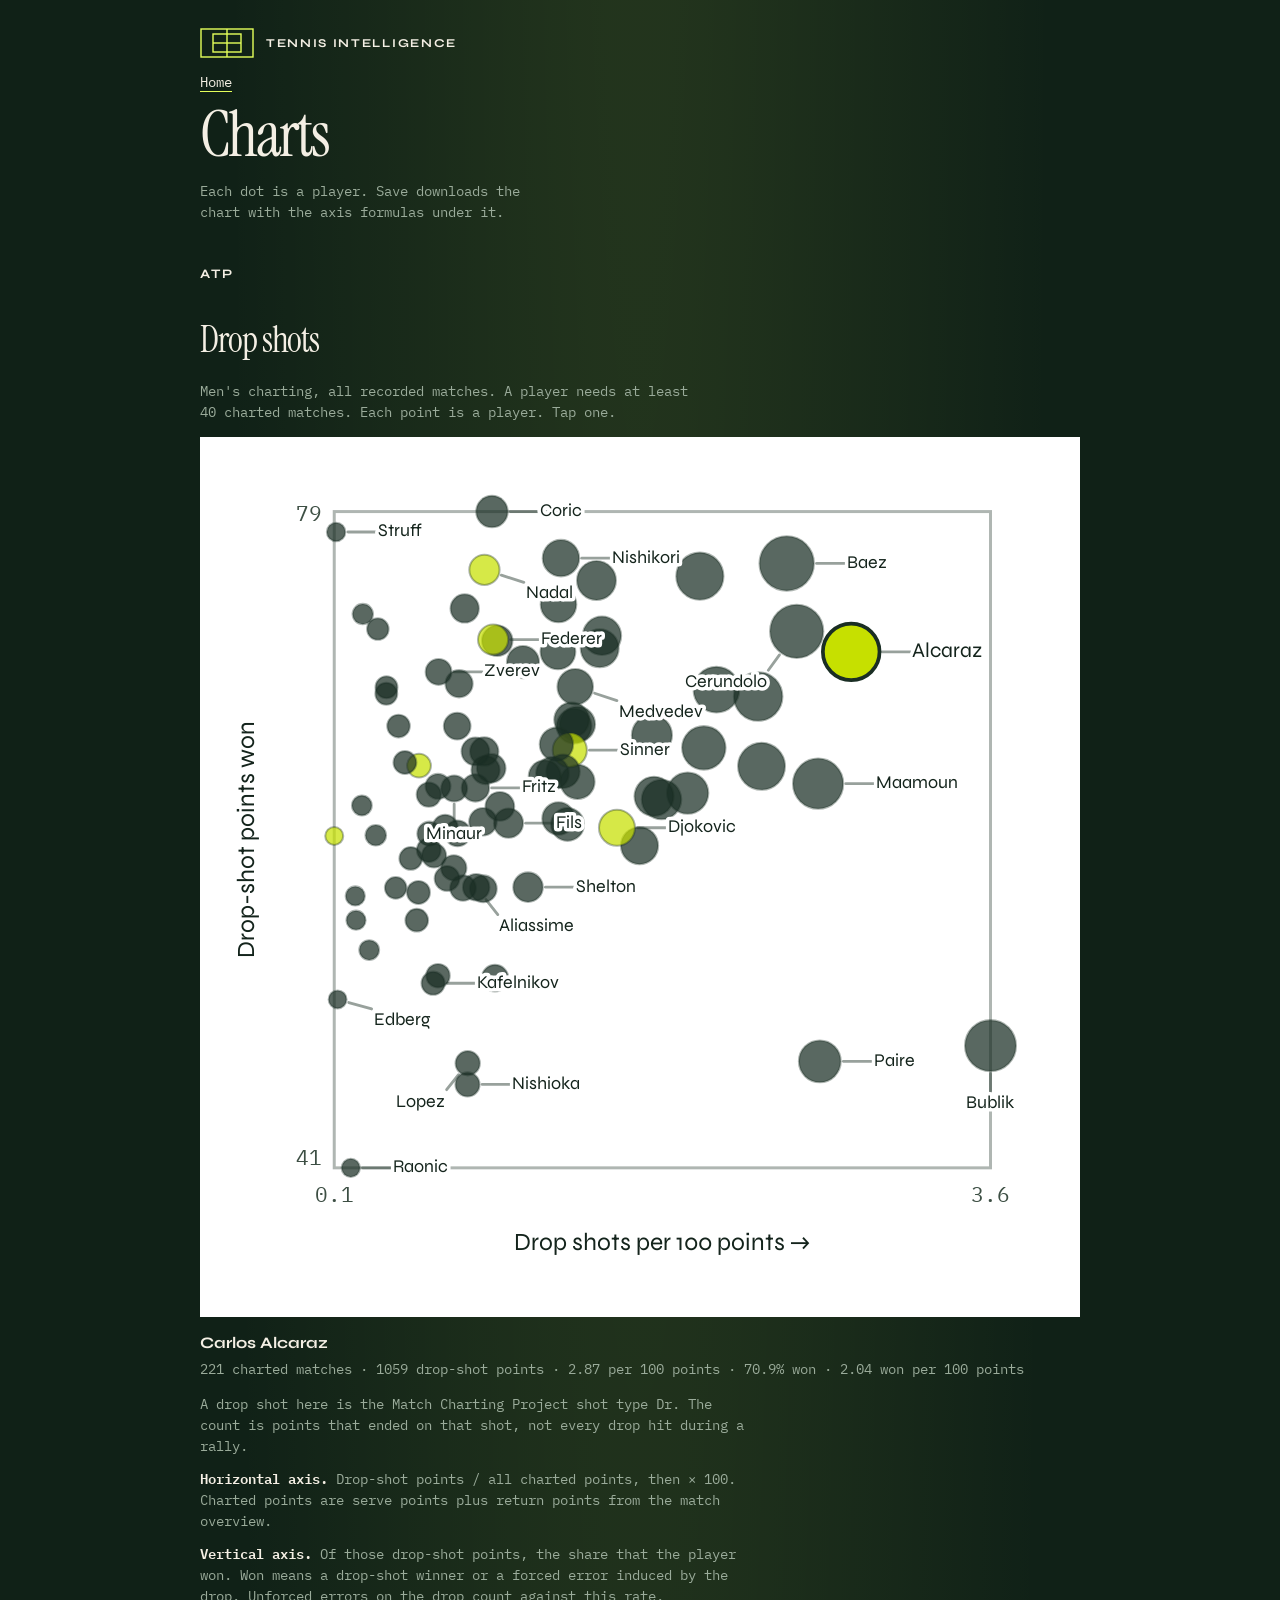
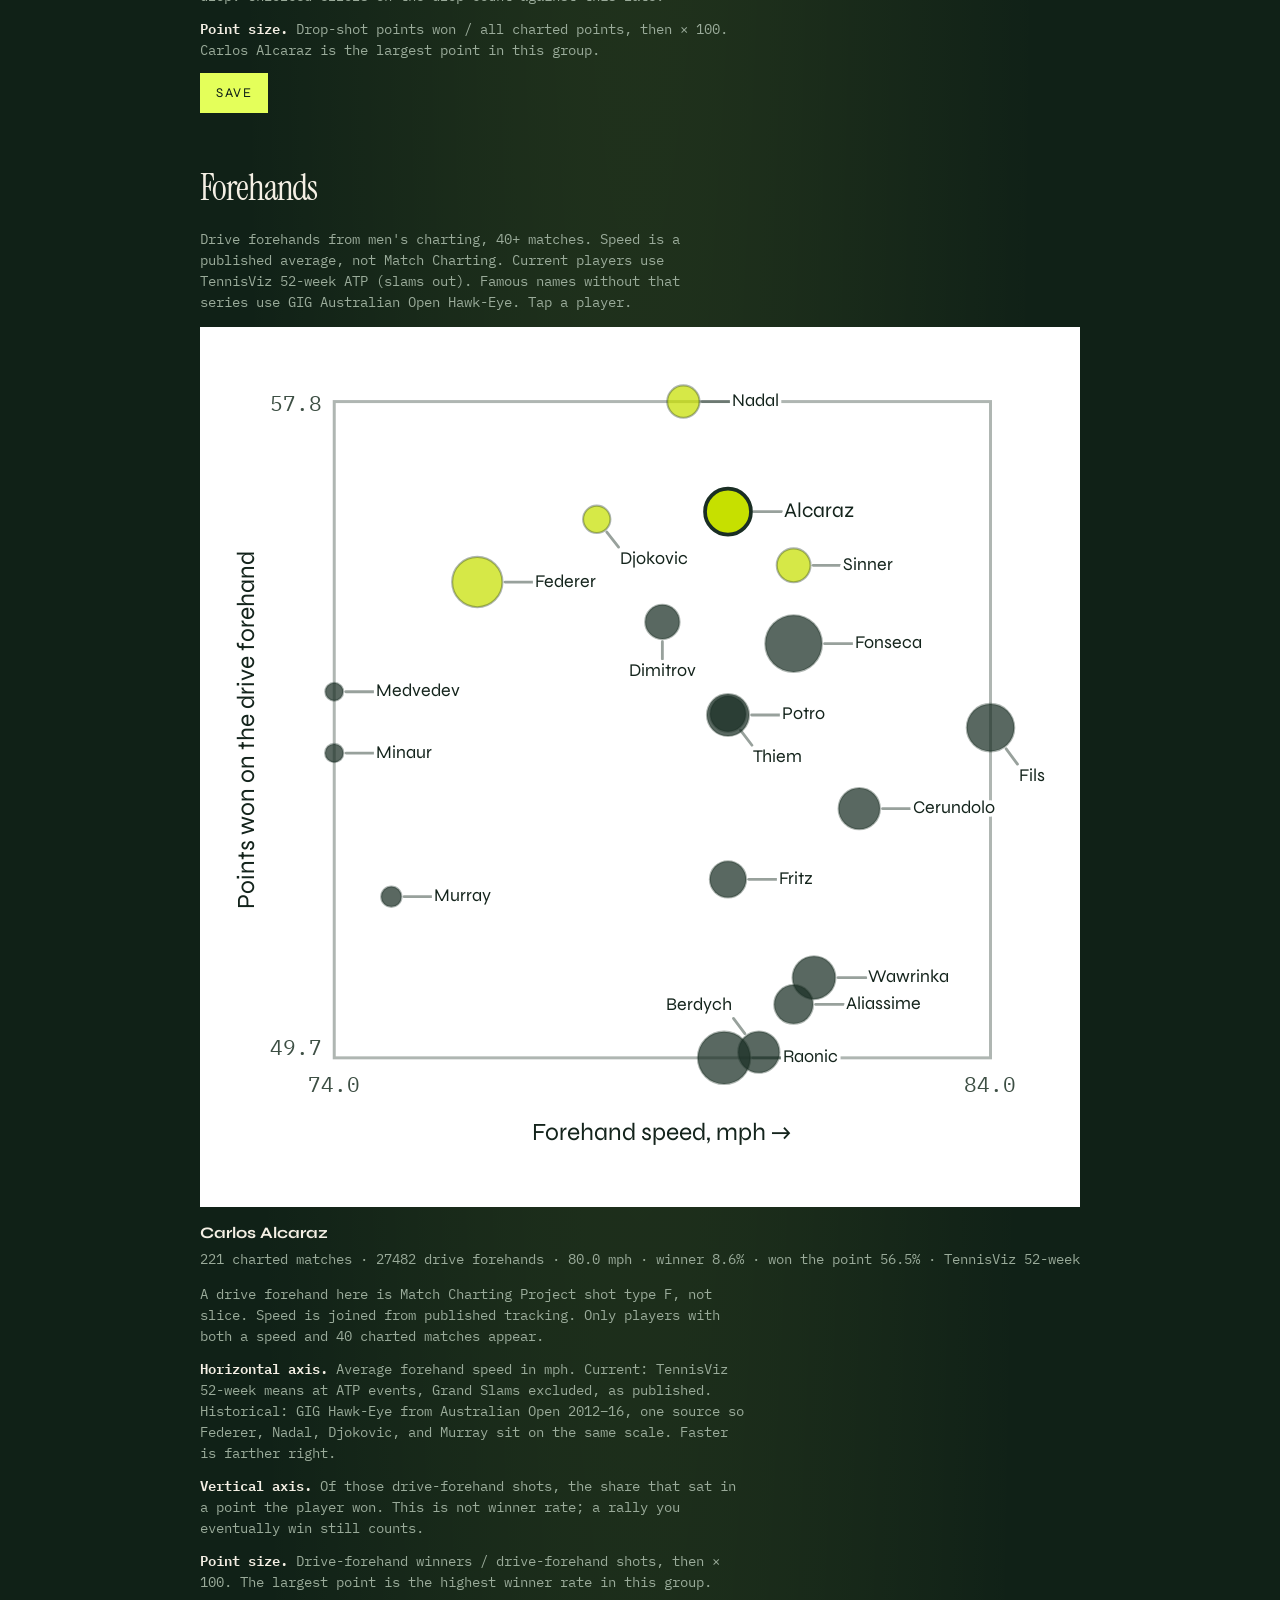
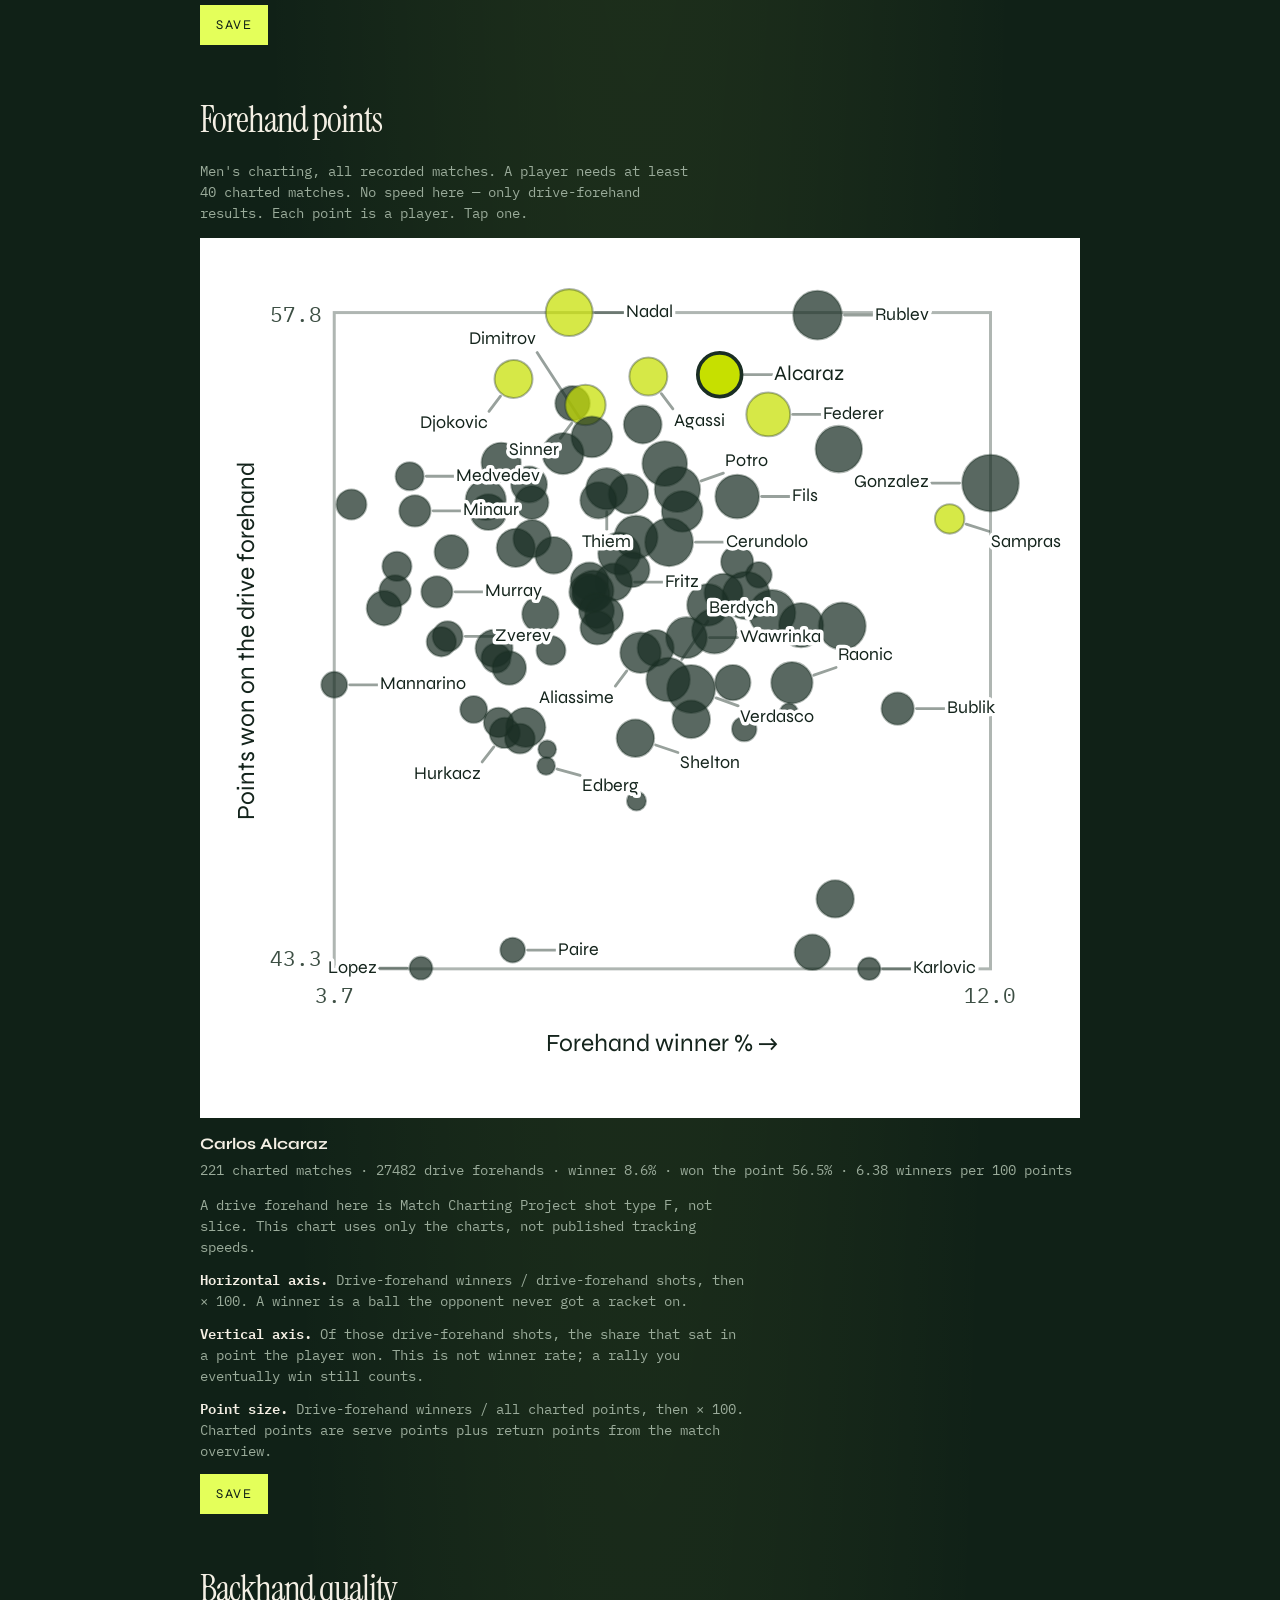
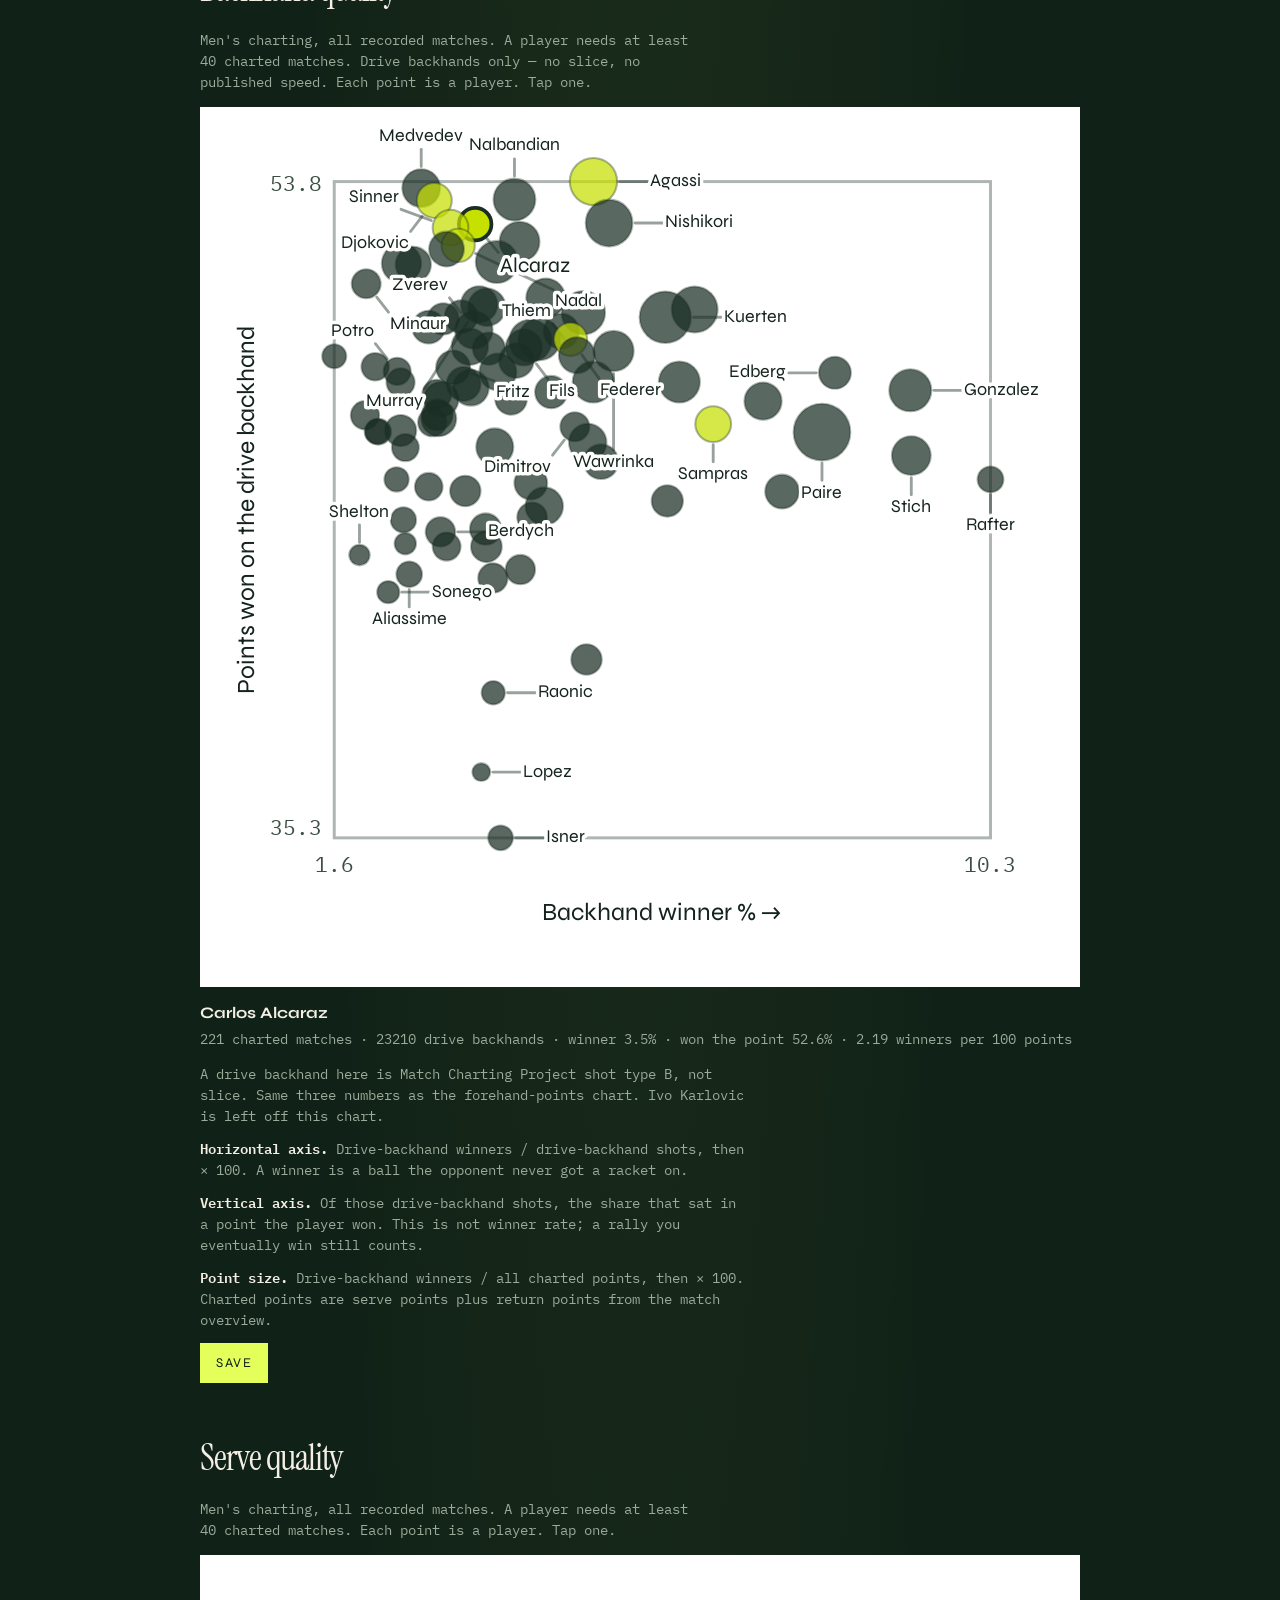
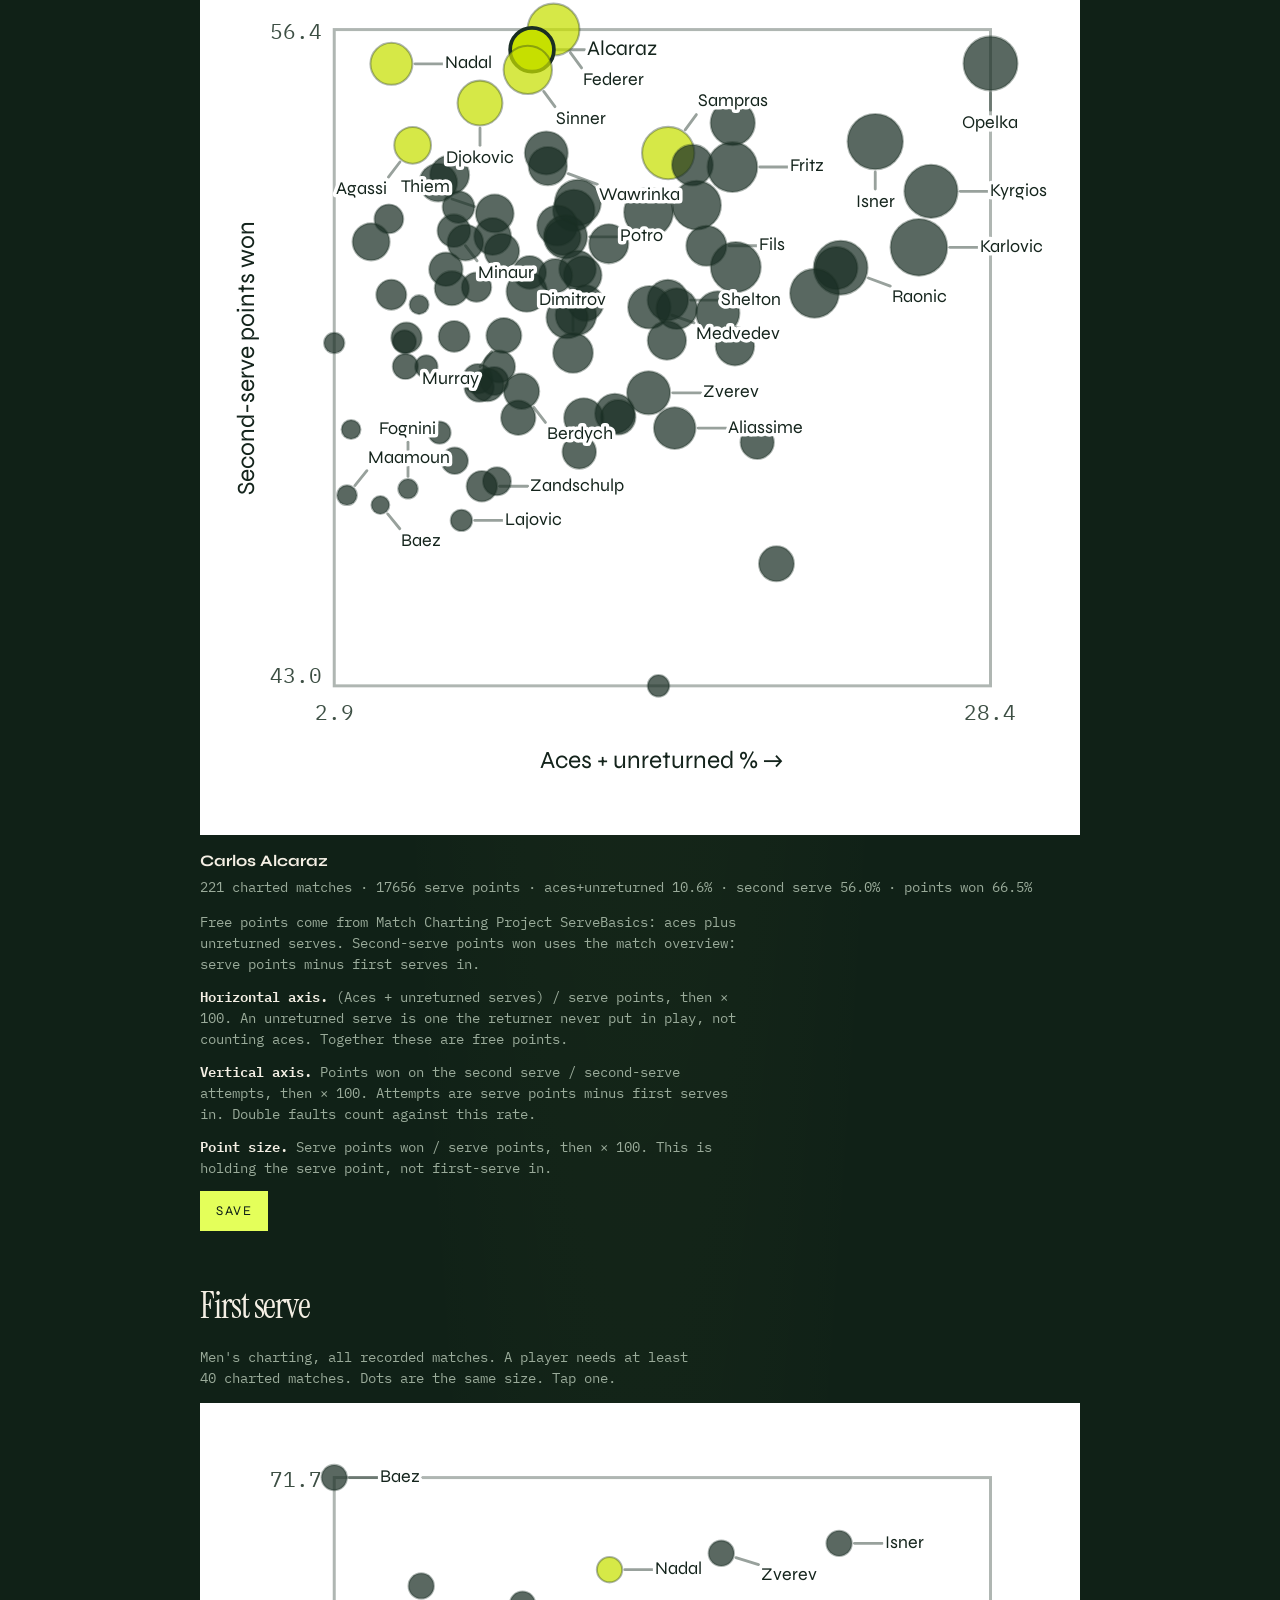
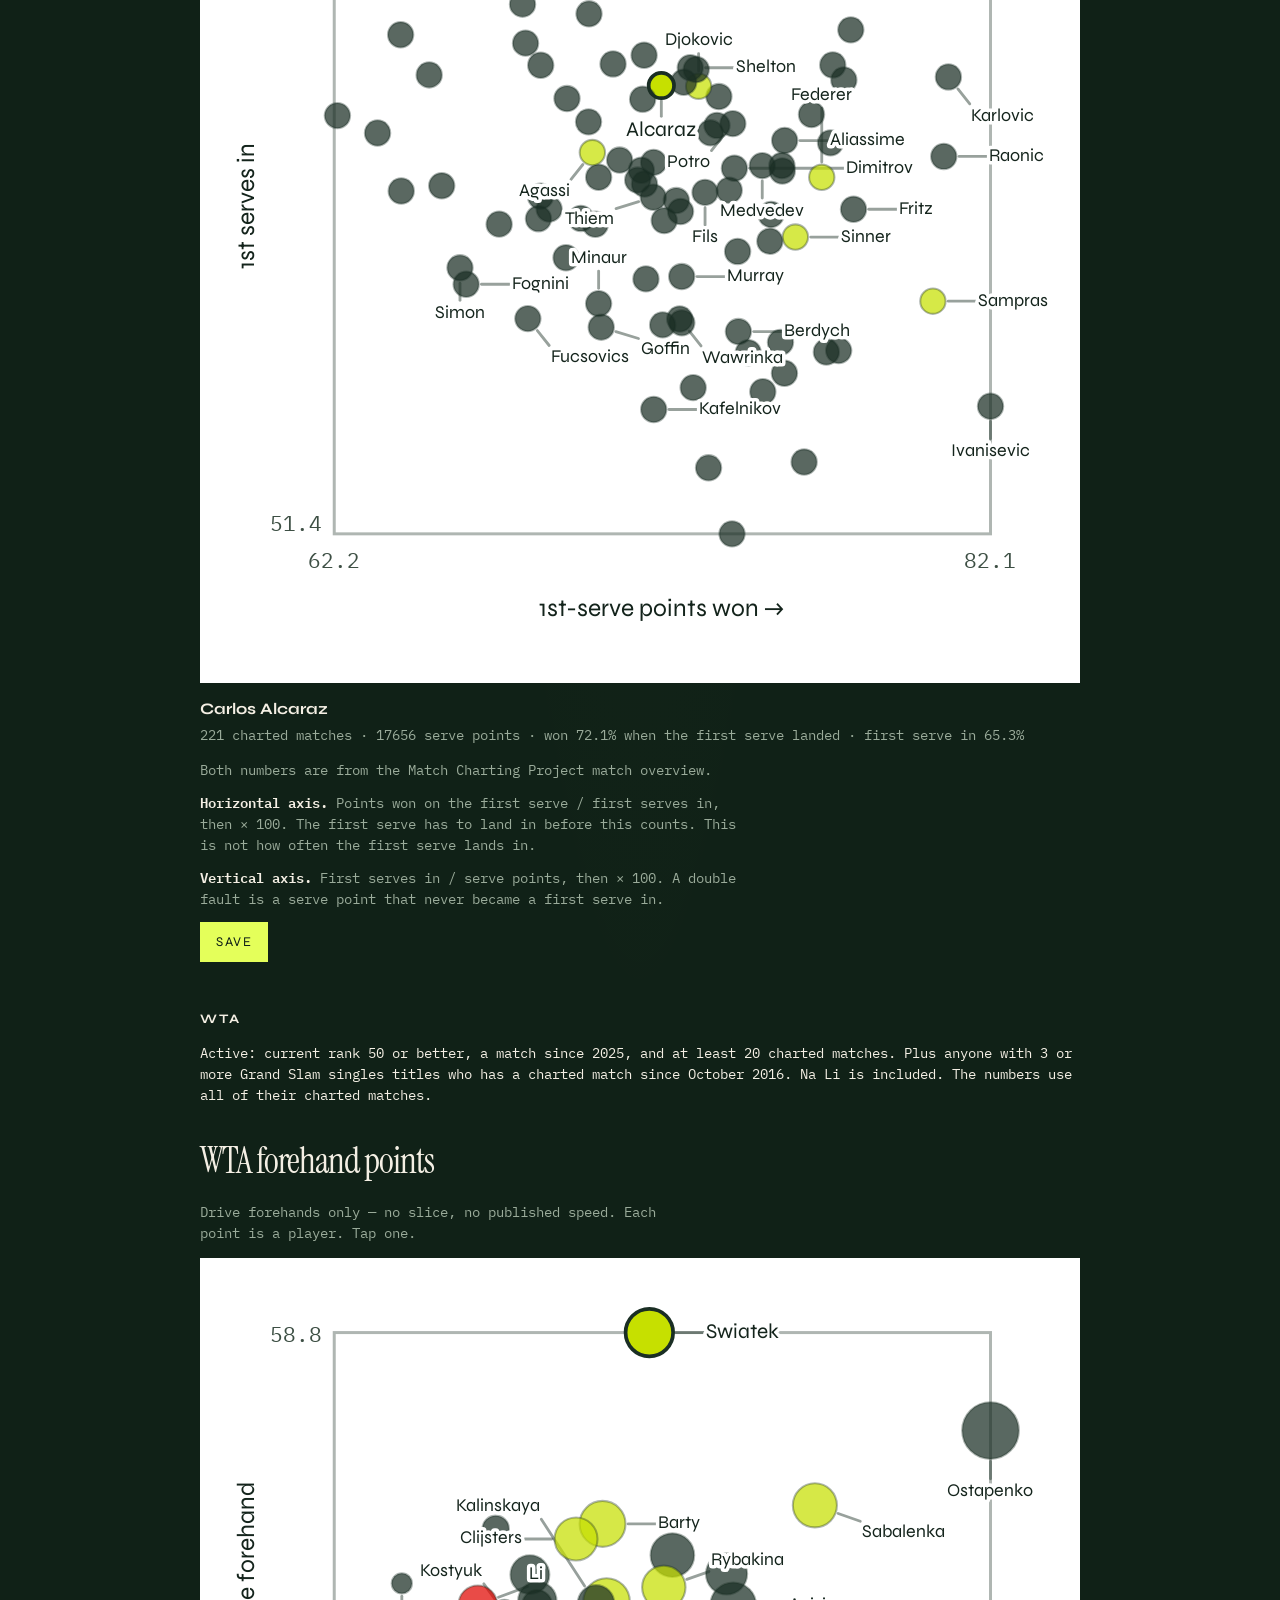
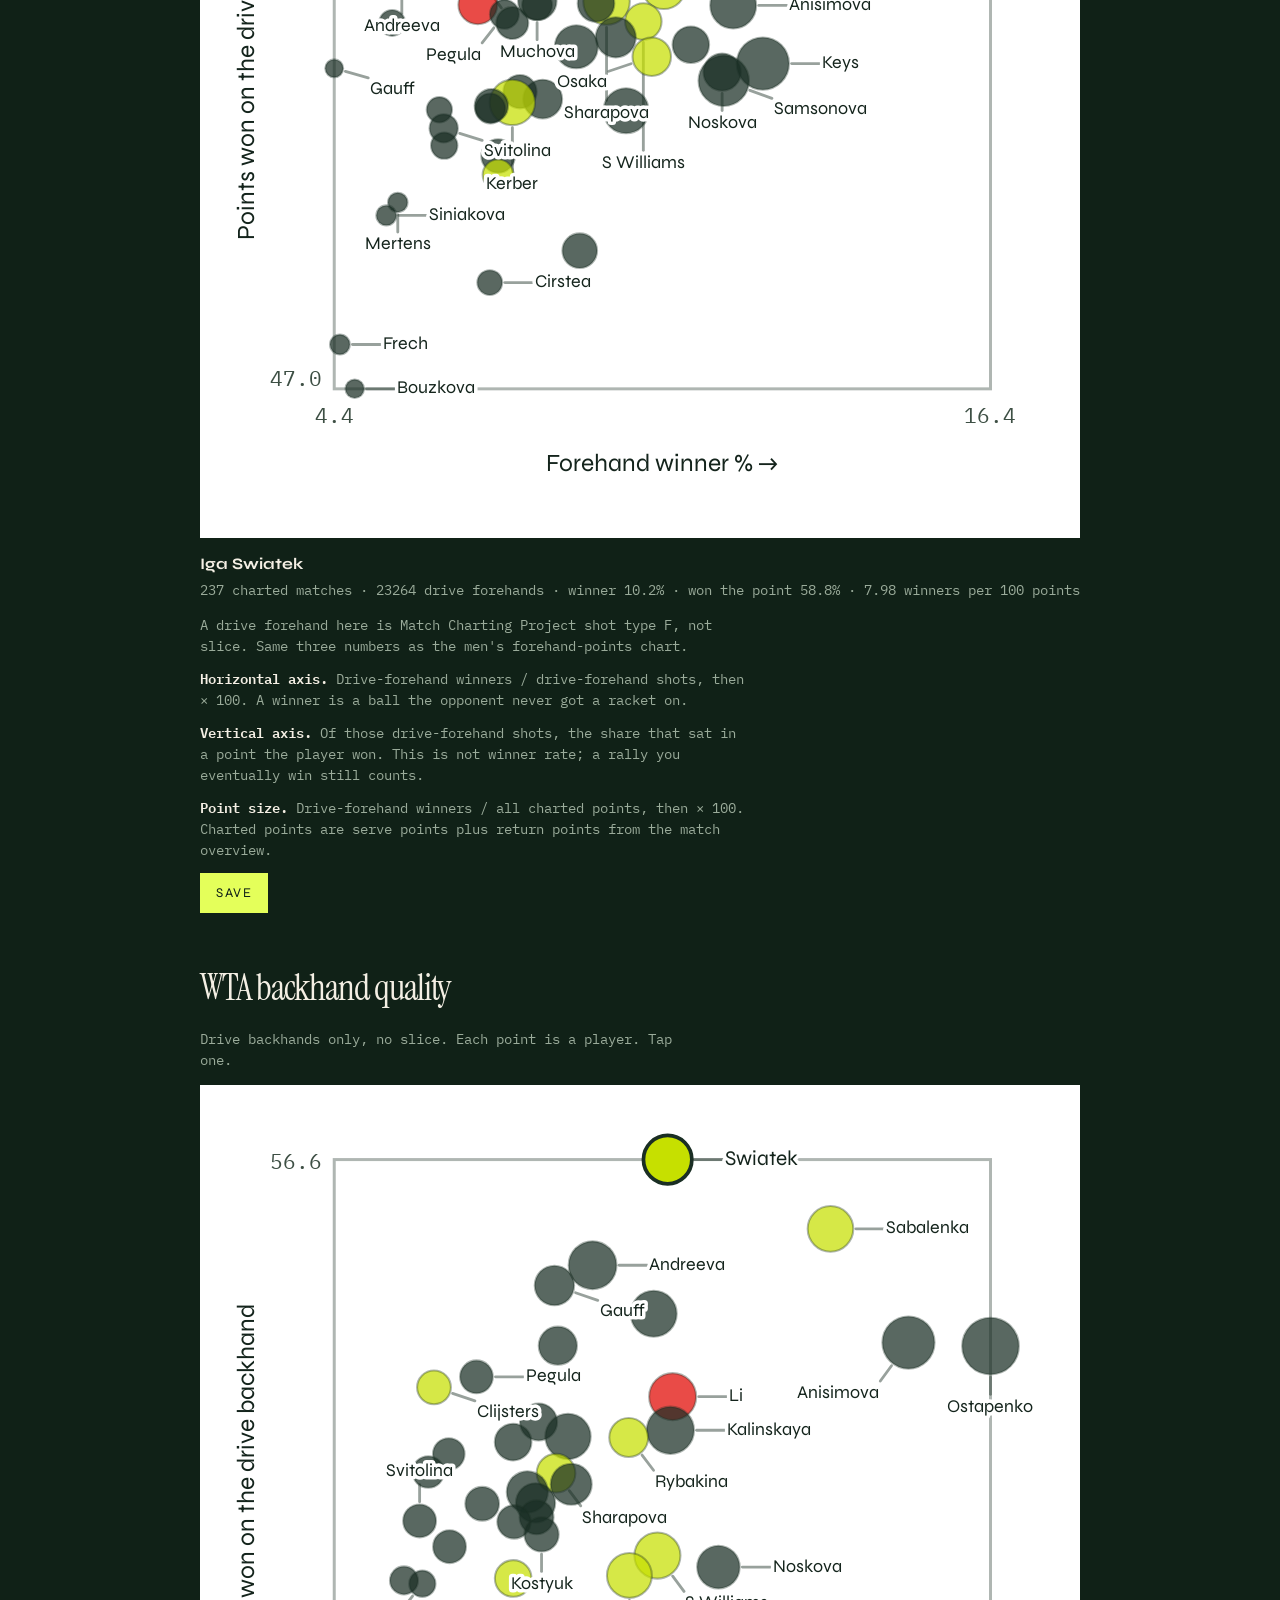
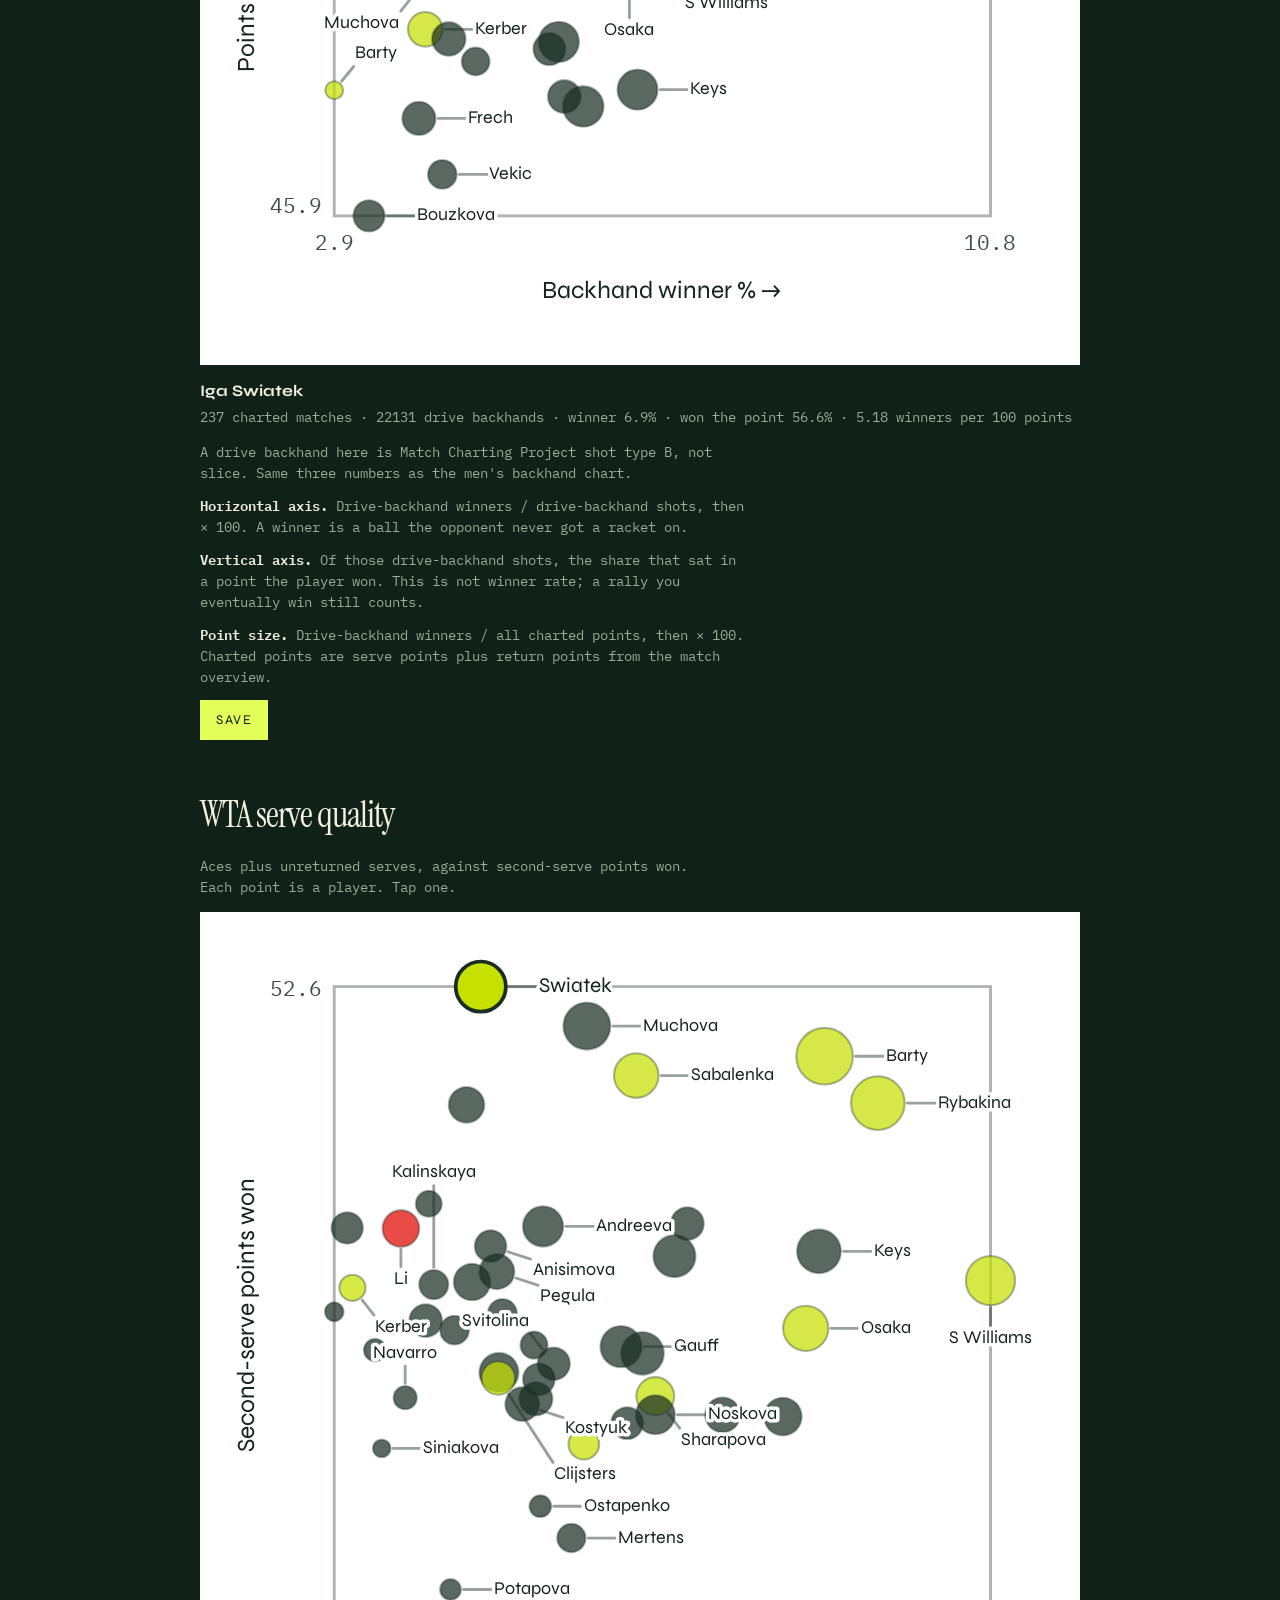
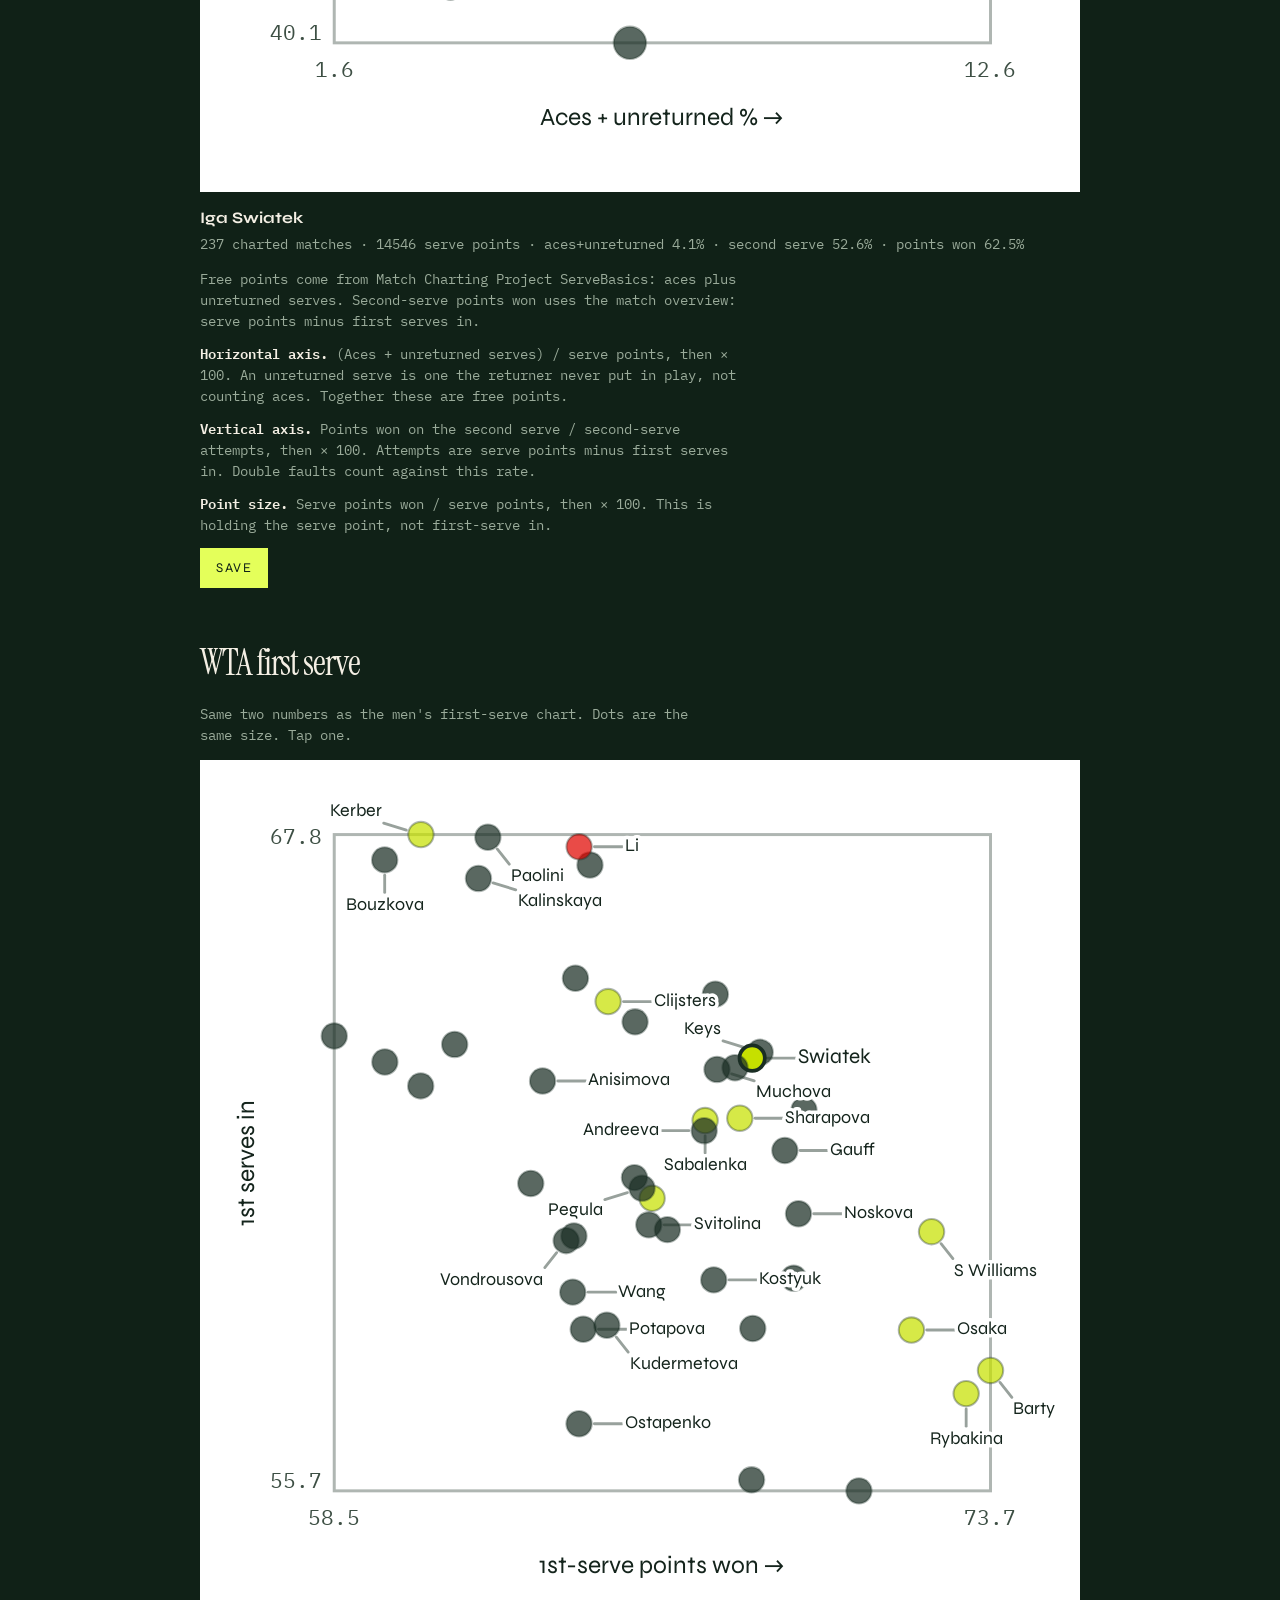
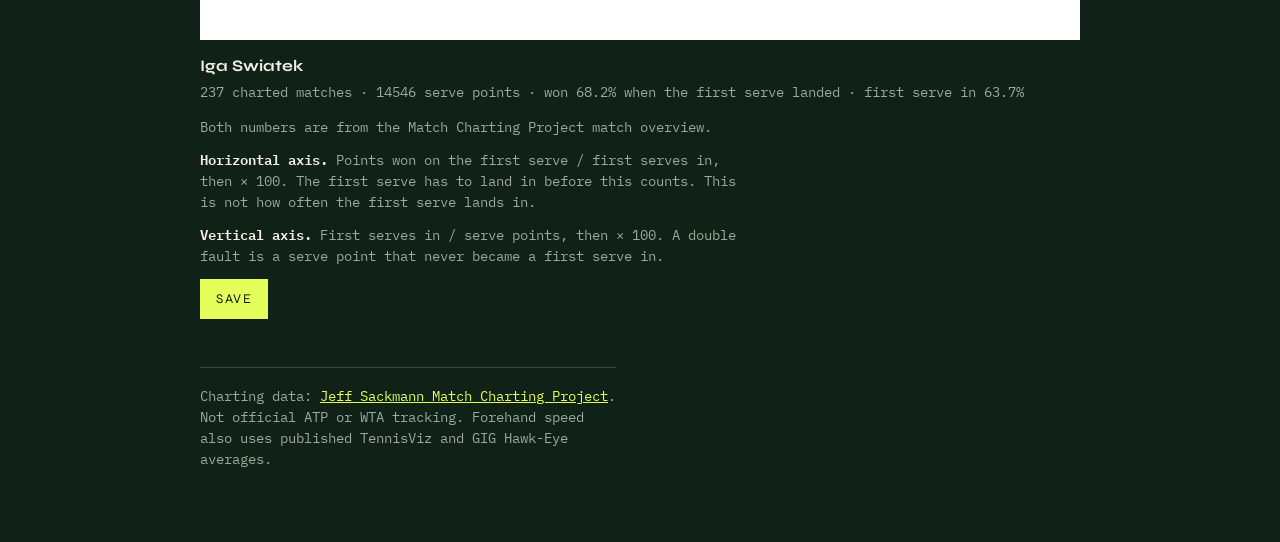
==== charts/index.html @ f8306df4 "Publish the local ATP and WTA scatters with formulas and save. Co-authored-by: Cursor <cursoragent@c" ====
<!DOCTYPE html>
<html lang="en">
<head>
<meta charset="utf-8">
<meta name="viewport" content="width=device-width, initial-scale=1">
<title>Charts · Tennis Intelligence</title>
<meta name="description" content="ATP and WTA match-charting scatters, with the formula for each axis.">
<link rel="preconnect" href="https://fonts.googleapis.com">
<link rel="preconnect" href="https://fonts.gstatic.com" crossorigin>
<link href="https://fonts.googleapis.com/css2?family=IBM+Plex+Mono:wght@400;500&family=Instrument+Serif:ital@0;1&family=Syne:wght@600;700&display=swap" rel="stylesheet">
<link rel="stylesheet" href="../assets/site.css">
</head>
<body>
<div class="wrap charts">
  <header>
    <svg class="court" viewBox="0 0 54 30" aria-hidden="true">
      <rect x="1" y="1" width="52" height="28"></rect>
      <line x1="27" y1="1" x2="27" y2="29"></line>
      <rect x="13" y="6" width="28" height="18"></rect>
      <line x1="13" y1="15" x2="41" y2="15"></line>
    </svg>
    <b>Tennis Intelligence</b>
  </header>
  <p><a class="back" href="../">Home</a></p>
  <h1>Charts</h1>
  <p class="lede">Each dot is a player. Save downloads the chart with the axis formulas under it.</p>
  <h2 class="section-title">ATP</h2>
  <div id="atp"></div>
  <h2 class="section-title">WTA</h2>
  <p class="note" id="wta-lede"></p>
  <div id="wta"></div>
  <p class="credit">Charting data: <a href="https://github.com/JeffSackmann/tennis_MatchChartingProject">Jeff Sackmann Match Charting Project</a>. Not official ATP or WTA tracking. Forehand speed also uses published TennisViz and GIG Hawk-Eye averages.</p>
</div>
<script src="../assets/charts.js"></script>
</body>
</html>
---- assets/site.css ----
:root {
  --court: #102117;
  --ink: #f4efe4;
  --muted: #9aab9a;
  --line: rgba(244, 239, 228, 0.18);
  --ball: #e4ff5a;
  --hard: #7eb6e0;
}
* { box-sizing: border-box; }
html, body { margin: 0; min-height: 100%; }
body {
  background:
    radial-gradient(ellipse at 50% -10%, rgba(228, 255, 90, 0.1), transparent 46%),
    var(--court);
  color: var(--ink);
  font-family: "IBM Plex Mono", ui-monospace, monospace;
  font-size: 14px;
  line-height: 1.5;
}
.wrap {
  width: min(720px, 100%);
  margin: 0 auto;
  padding: 28px max(20px, env(safe-area-inset-right)) 72px max(20px, env(safe-area-inset-left));
}
header { display: flex; align-items: center; gap: 12px; }
header b {
  font-family: Syne, sans-serif;
  font-weight: 700;
  letter-spacing: 0.14em;
  text-transform: uppercase;
  font-size: 12px;
}
.court { width: 54px; height: 30px; }
.court line, .court rect { stroke: var(--ball); fill: none; stroke-width: 1.4; }
.kicker {
  margin: 48px 0 0;
  font-family: Syne, sans-serif;
  font-size: 12px;
  letter-spacing: 0.22em;
  text-transform: uppercase;
  color: var(--hard);
}
h1 {
  margin: 8px 0 0;
  font-family: "Instrument Serif", Georgia, serif;
  font-weight: 400;
  font-size: clamp(48px, 12vw, 84px);
  letter-spacing: -0.04em;
  line-height: 0.88;
}
h1 em { font-style: italic; color: var(--ball); }
.lede { max-width: 42ch; color: var(--muted); margin: 18px 0 0; }
.doors { margin: 28px 0 0; }
.doors a {
  display: inline-block;
  background: var(--ball);
  color: var(--court);
  text-decoration: none;
  font-family: Syne, sans-serif;
  letter-spacing: 0.12em;
  text-transform: uppercase;
  padding: 12px 16px;
}
.credit { max-width: 52ch; color: var(--muted); margin: 28px 0 0; padding-top: 18px; border-top: 1px solid var(--line); }
a { color: var(--ball); }
.wrap.charts { width: min(920px, 100%); }
.wrap.charts h1 { font-size: clamp(40px, 8vw, 64px); }
.back { color: var(--ink); text-decoration: none; border-bottom: 1px solid var(--ball); }
.section-title {
  margin: 42px 0 8px;
  font-family: Syne, sans-serif;
  letter-spacing: 0.16em;
  text-transform: uppercase;
  font-size: 13px;
}
.chart { margin: 28px 0 48px; }
.chart h2 {
  margin: 0;
  font-family: "Instrument Serif", Georgia, serif;
  font-weight: 400;
  font-size: 36px;
  letter-spacing: -0.03em;
}
.chart .note { color: var(--muted); max-width: 62ch; }
.map {
  background: #fff;
  margin: 14px 0;
}
.map svg { width: 100%; height: auto; display: block; }
.detail h3 { margin: 0; font-family: Syne, sans-serif; font-size: 16px; }
.detail .meta { color: var(--muted); margin: 4px 0 0; }
.defs { margin: 14px 0 0; max-width: 68ch; }
.defs p { margin: 0 0 10px; color: var(--muted); }
.defs b { color: var(--ink); font-weight: 600; }
.row { display: flex; align-items: center; gap: 12px; margin-top: 12px; }
button.save {
  font-family: Syne, sans-serif;
  letter-spacing: 0.12em;
  text-transform: uppercase;
  border: 0;
  background: var(--ball);
  color: var(--court);
  padding: 12px 16px;
  cursor: pointer;
}
button.save:disabled { opacity: 0.45; cursor: wait; }
.status { color: #e07a3d; min-height: 1.2em; }
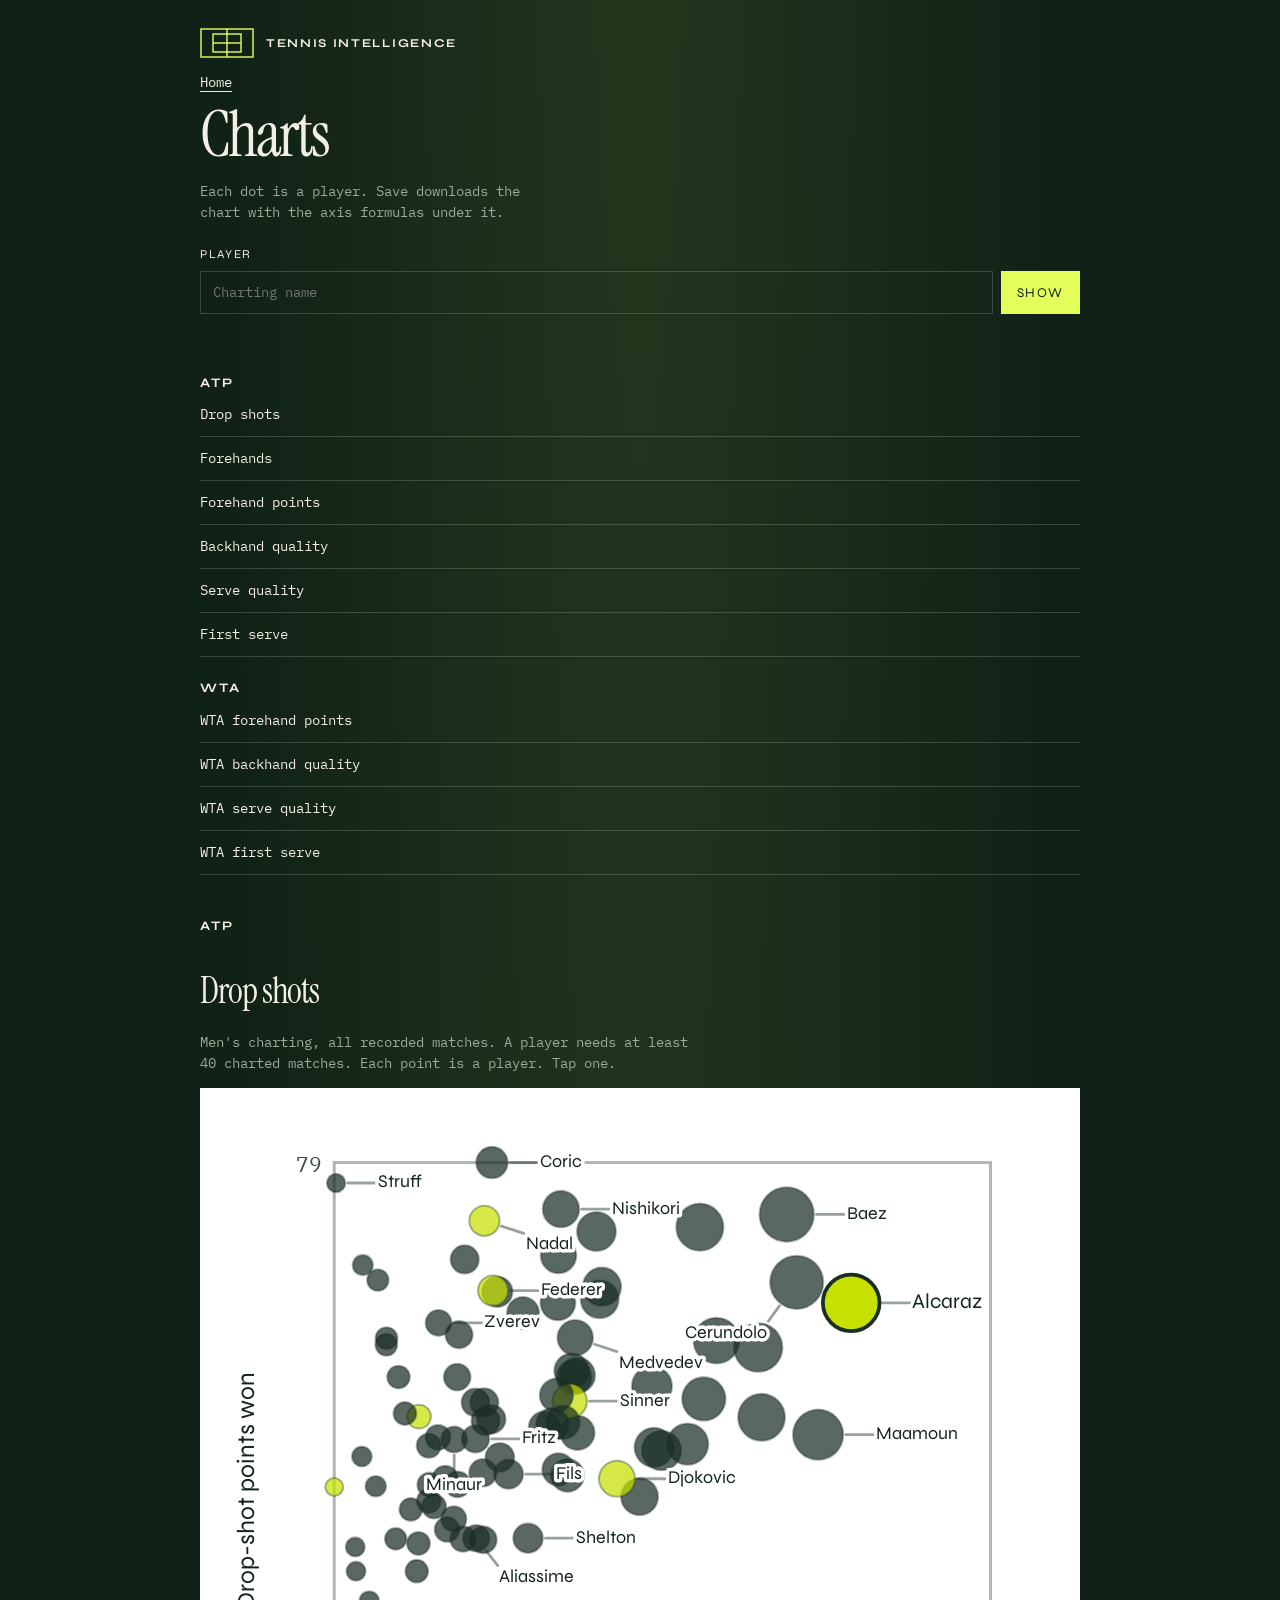
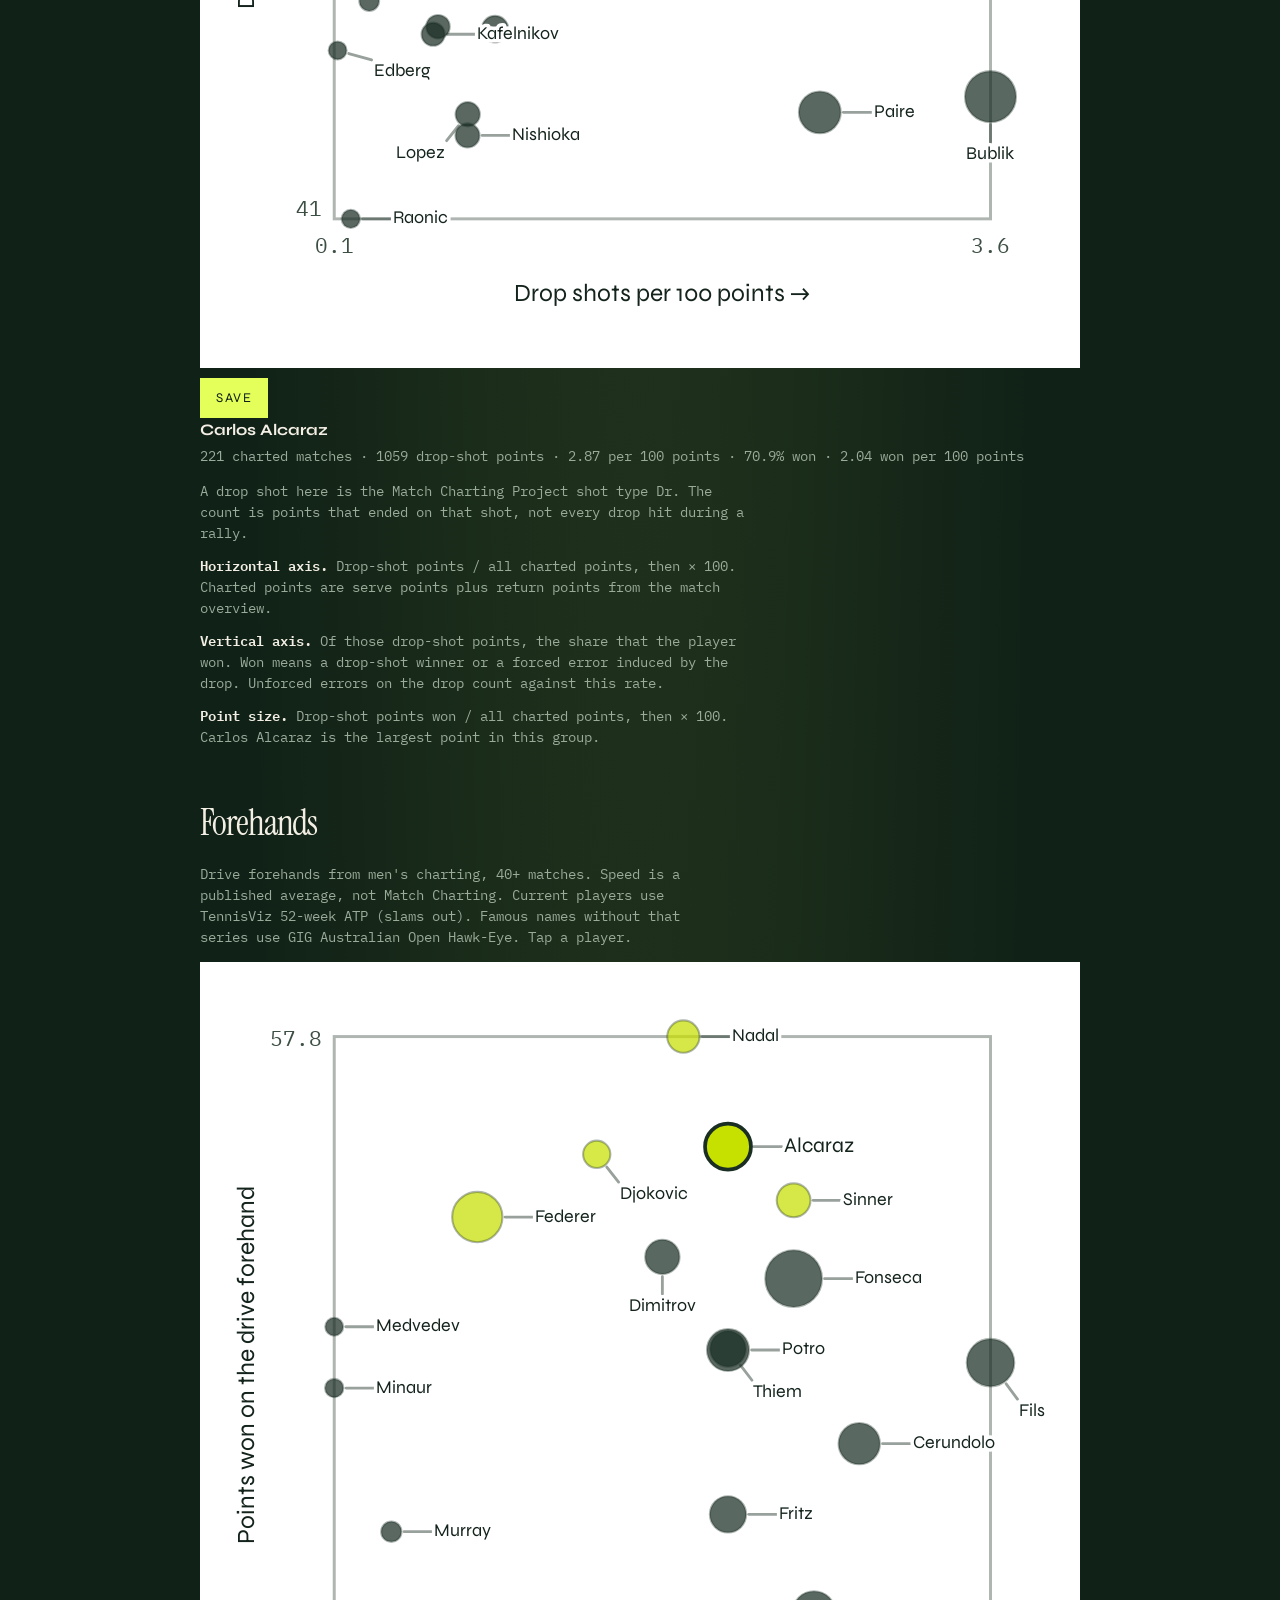
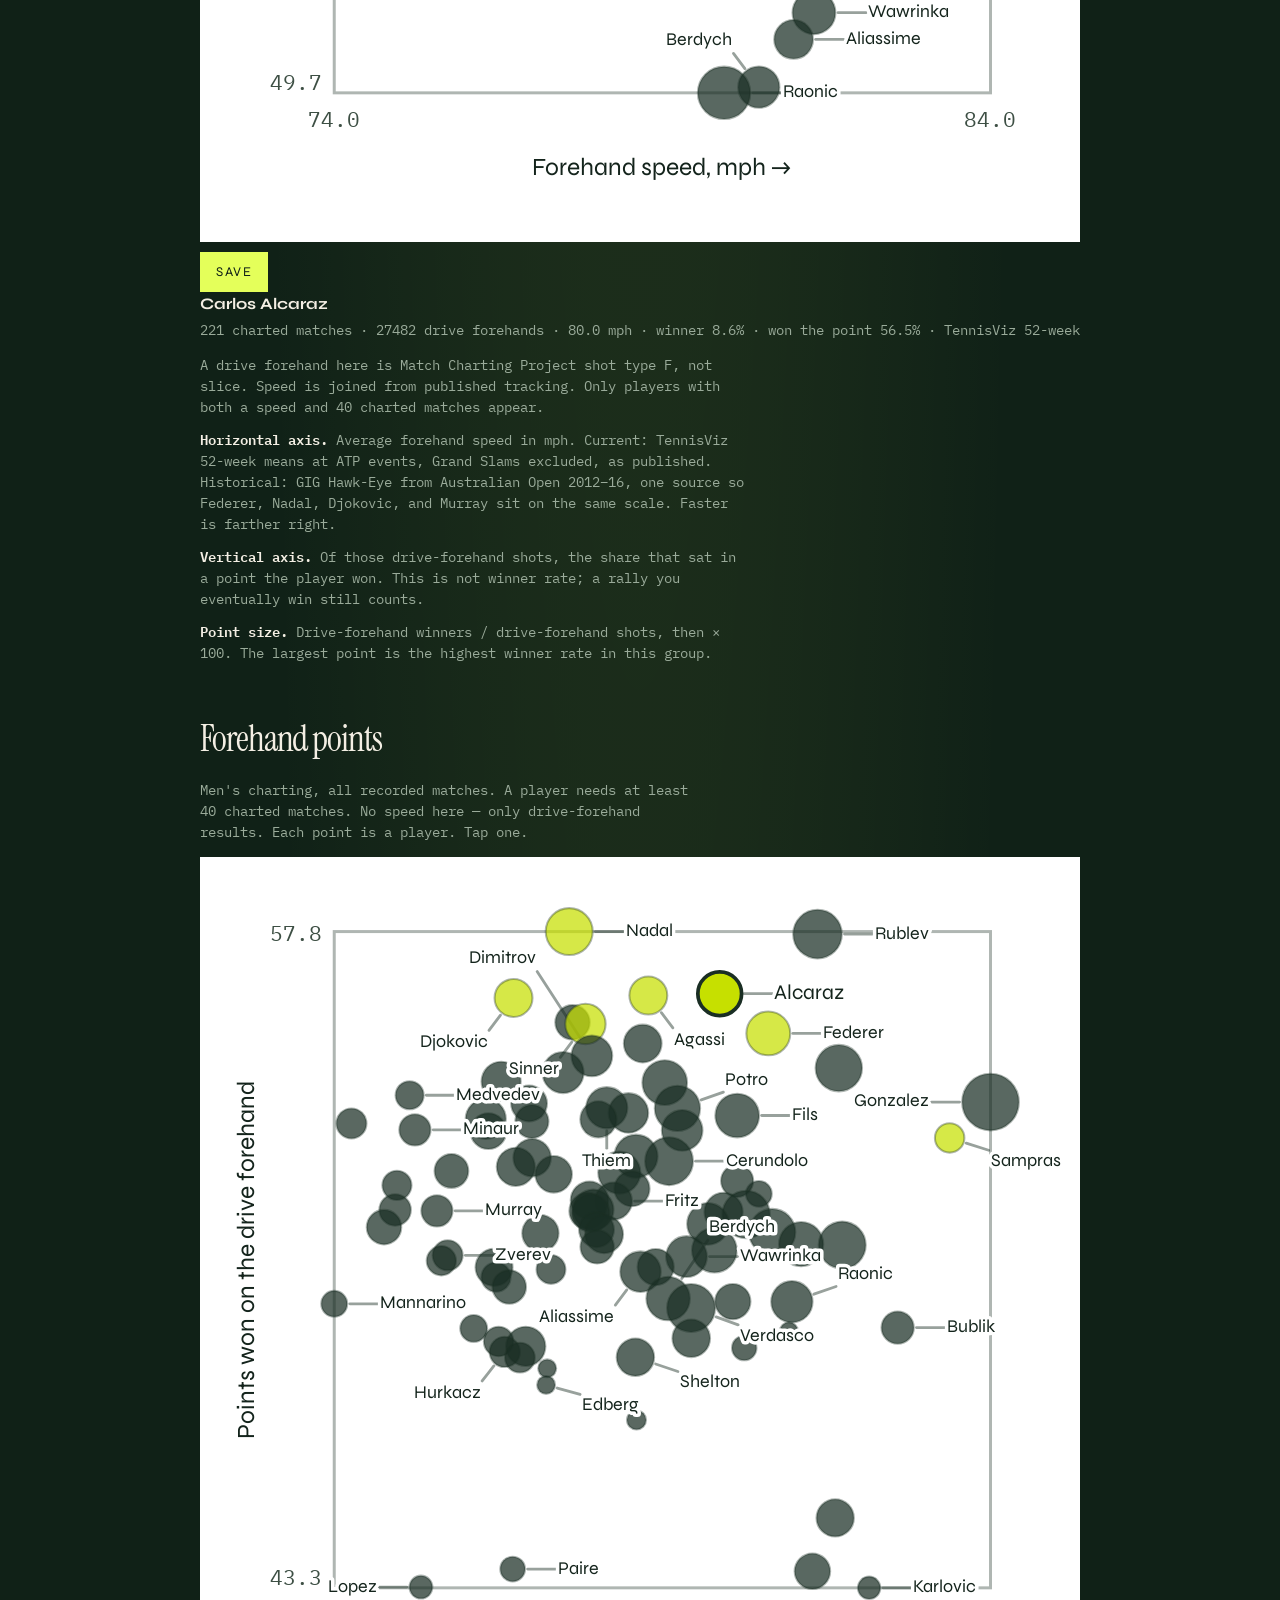
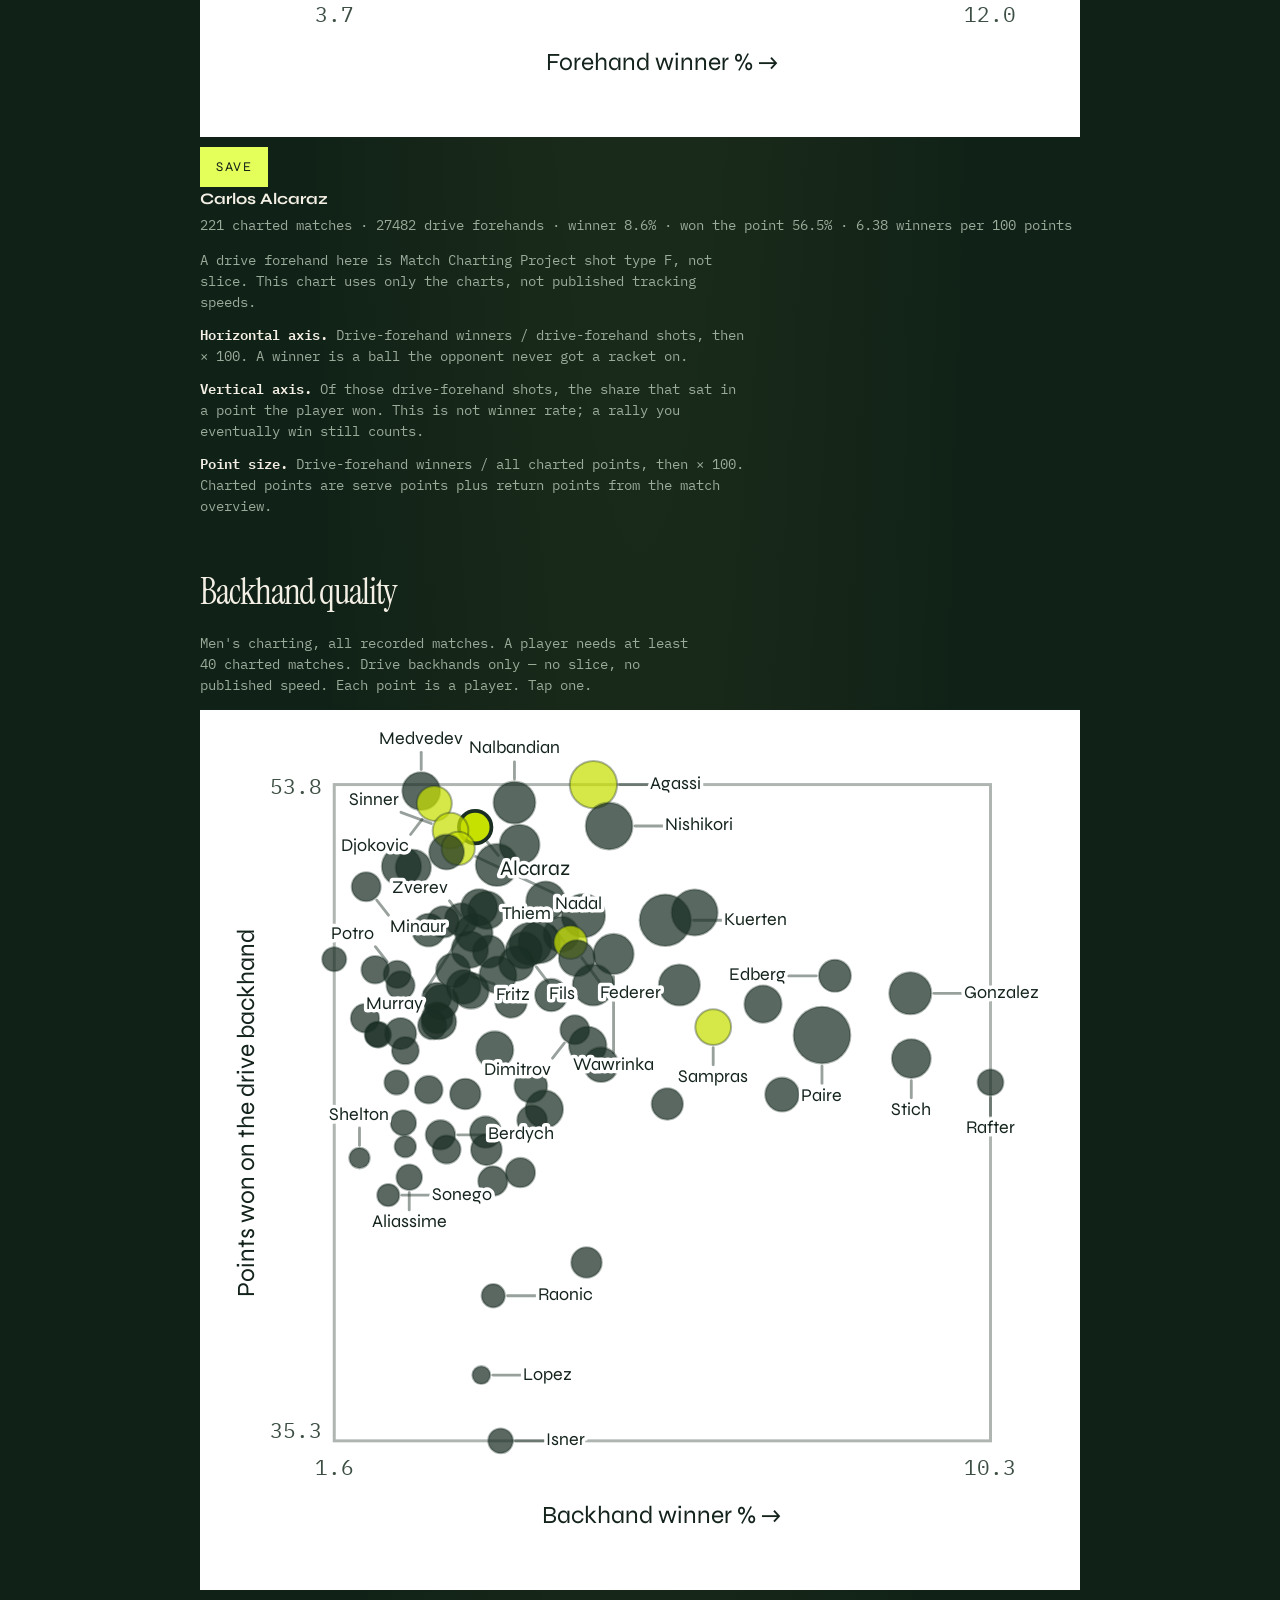
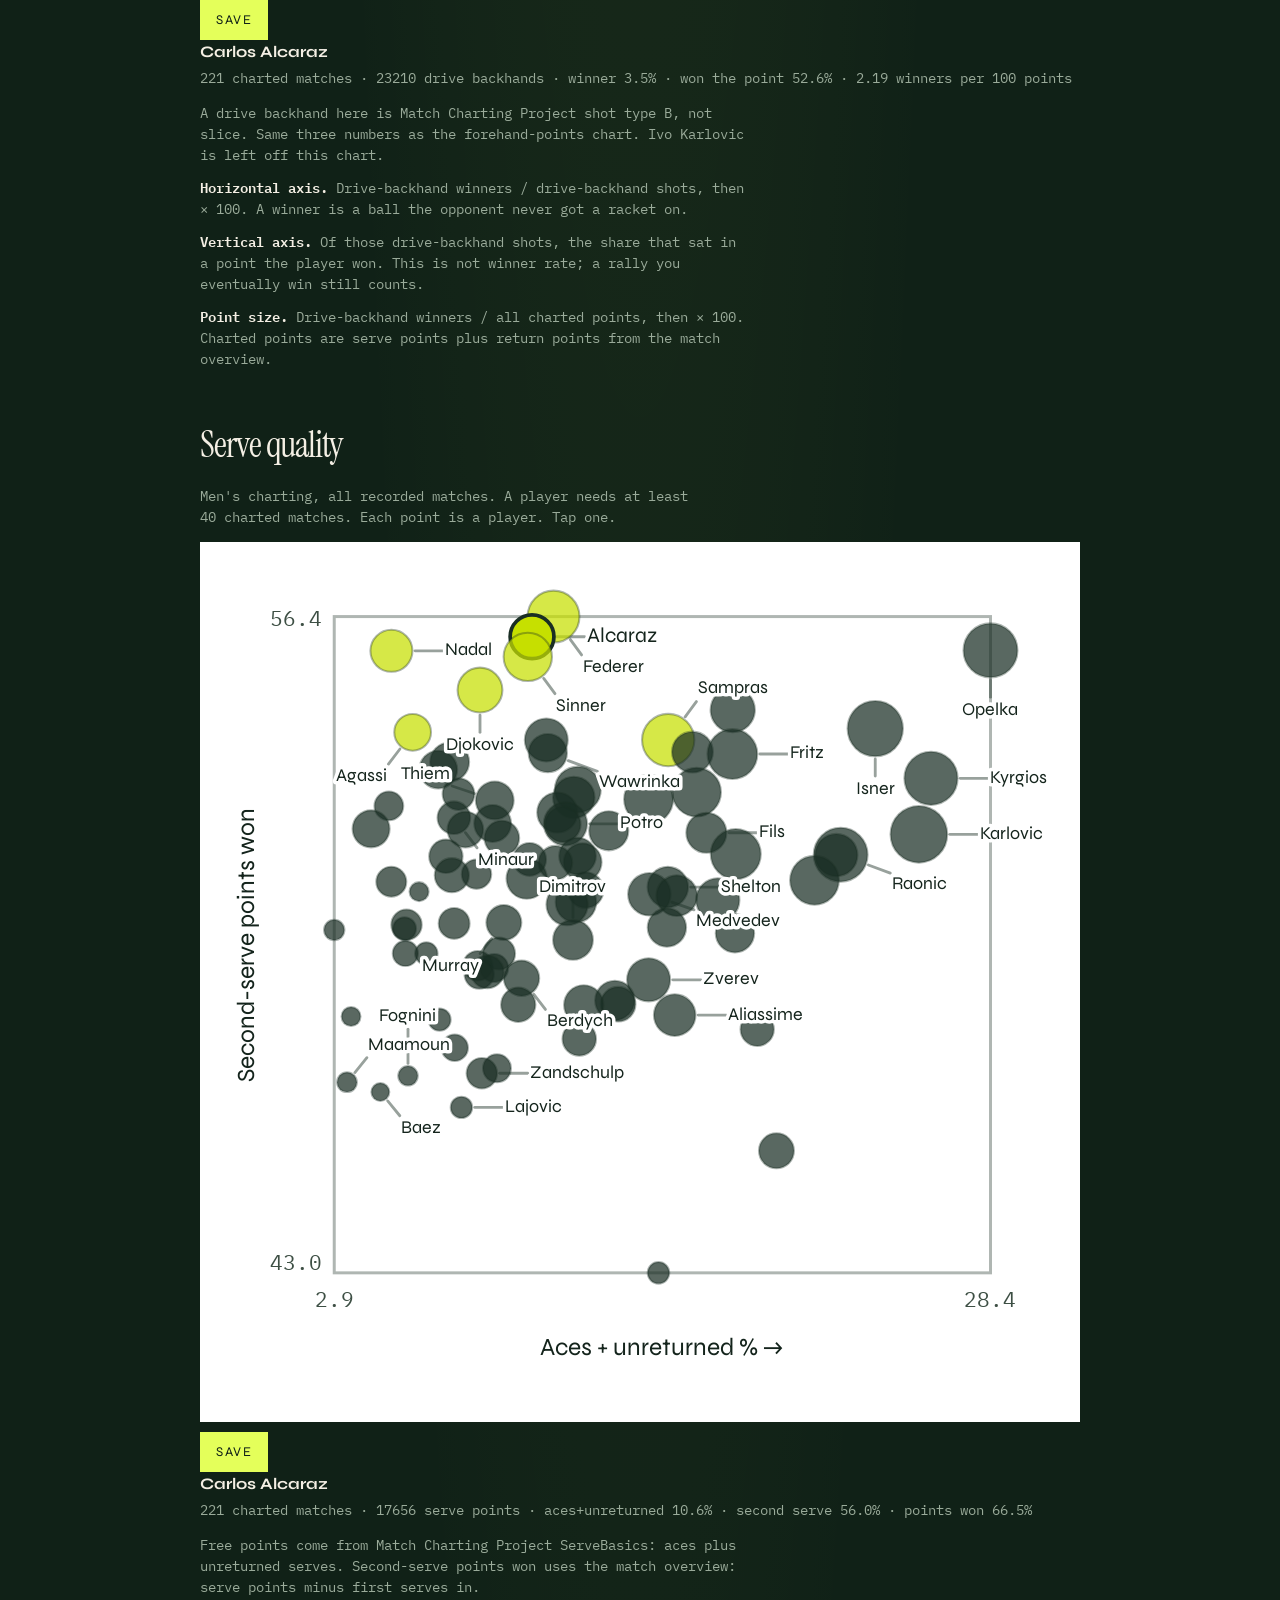
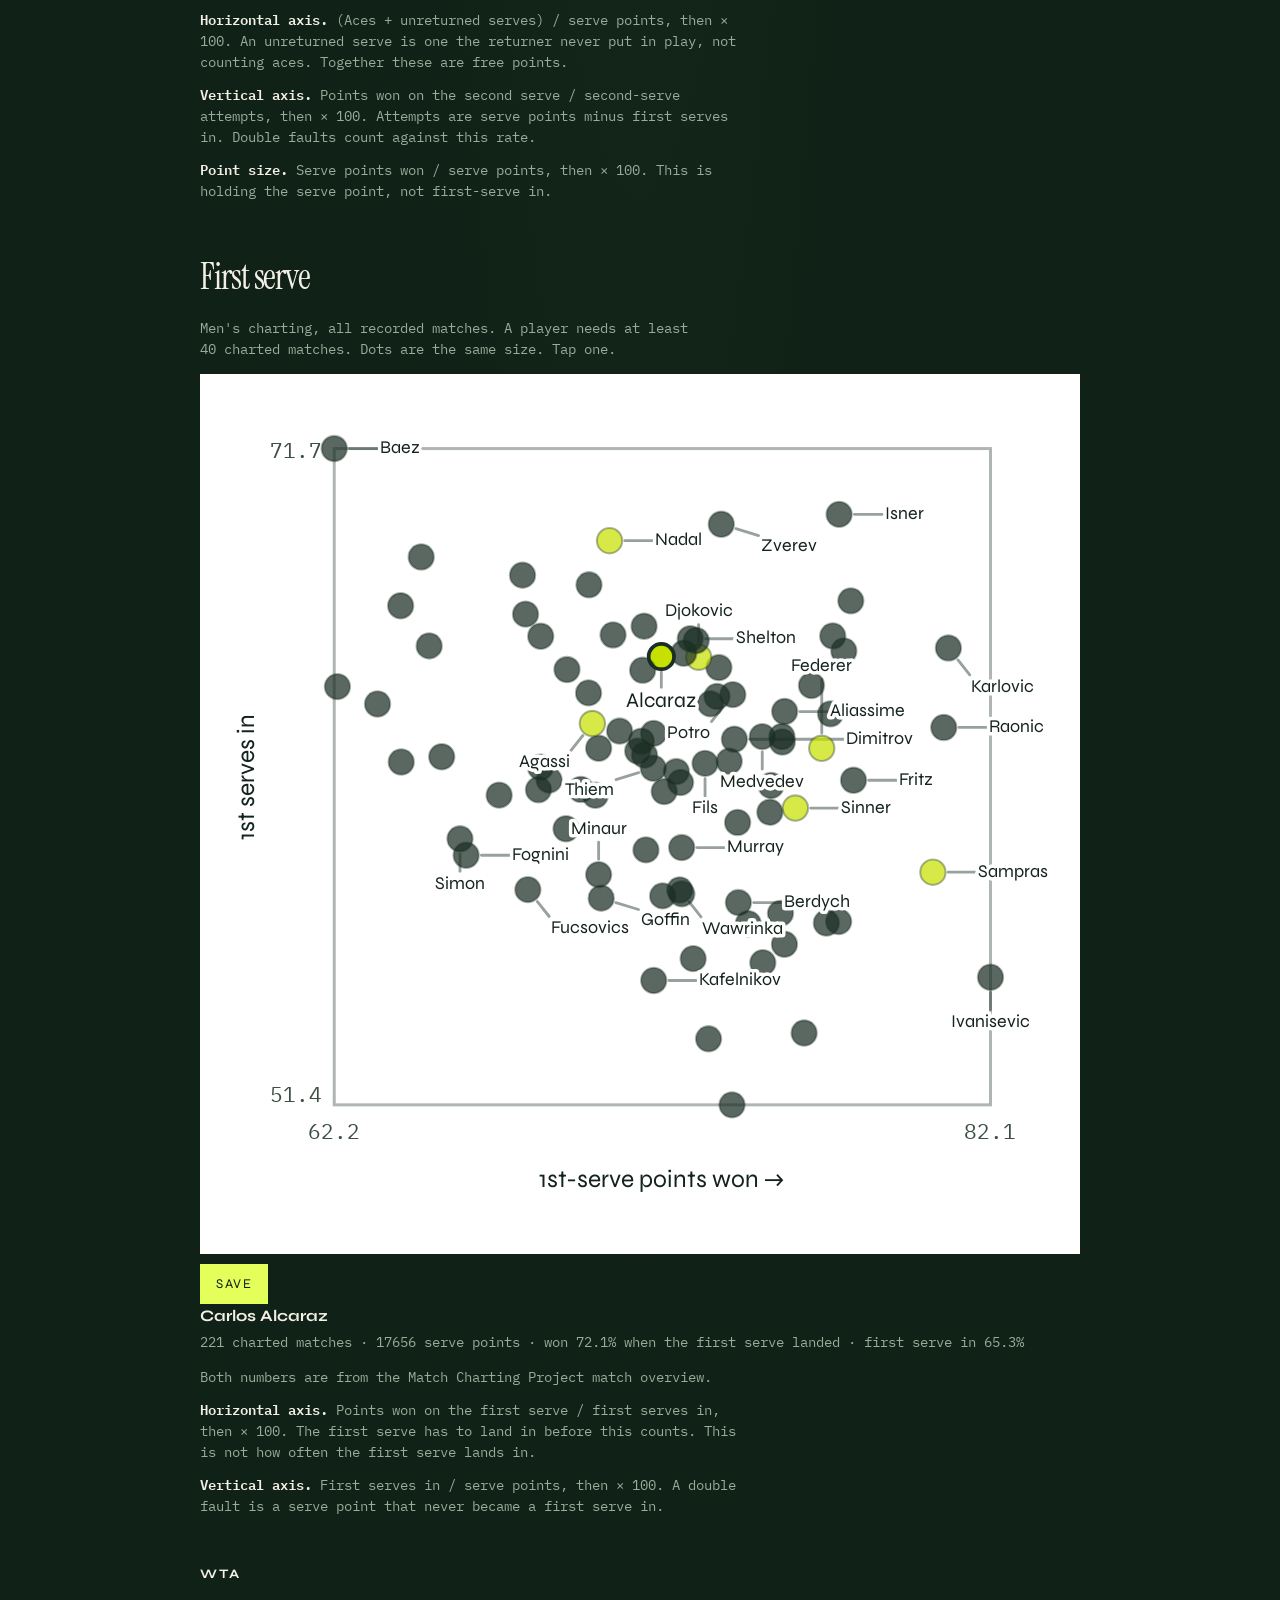
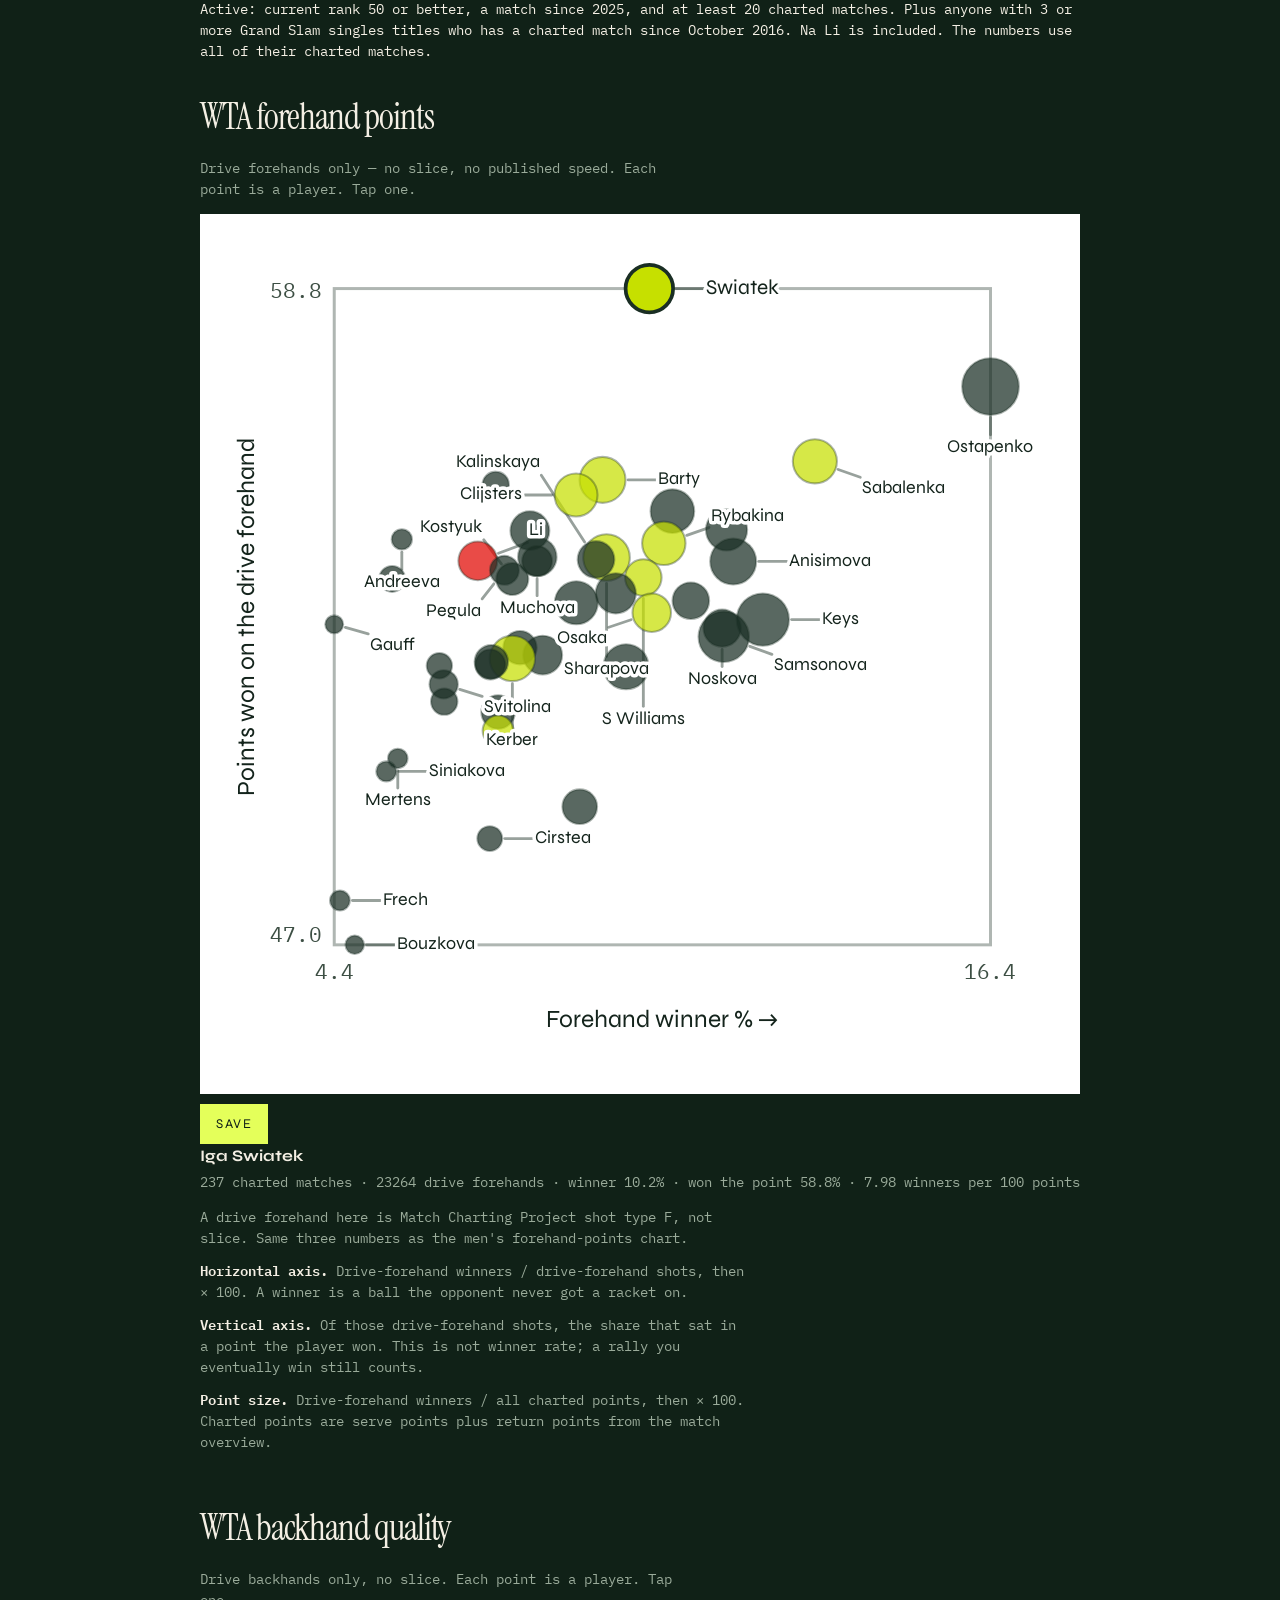
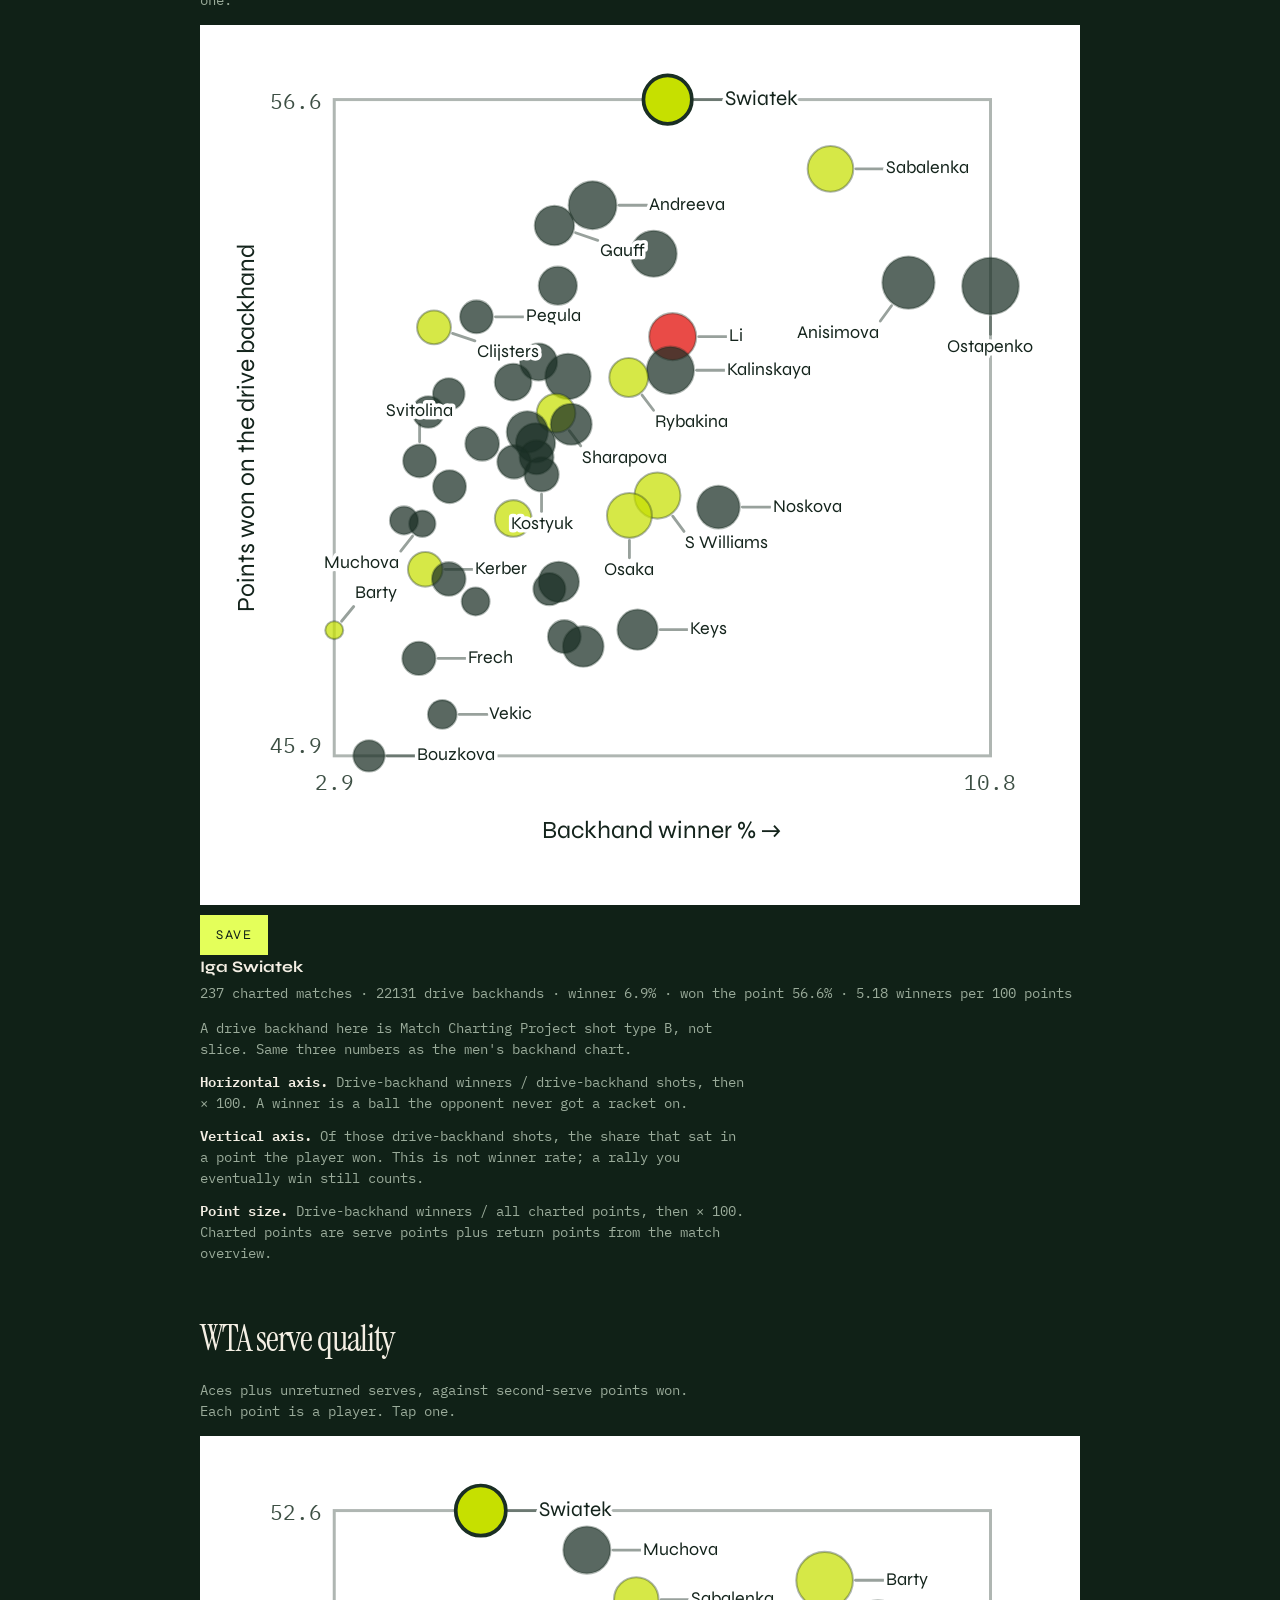
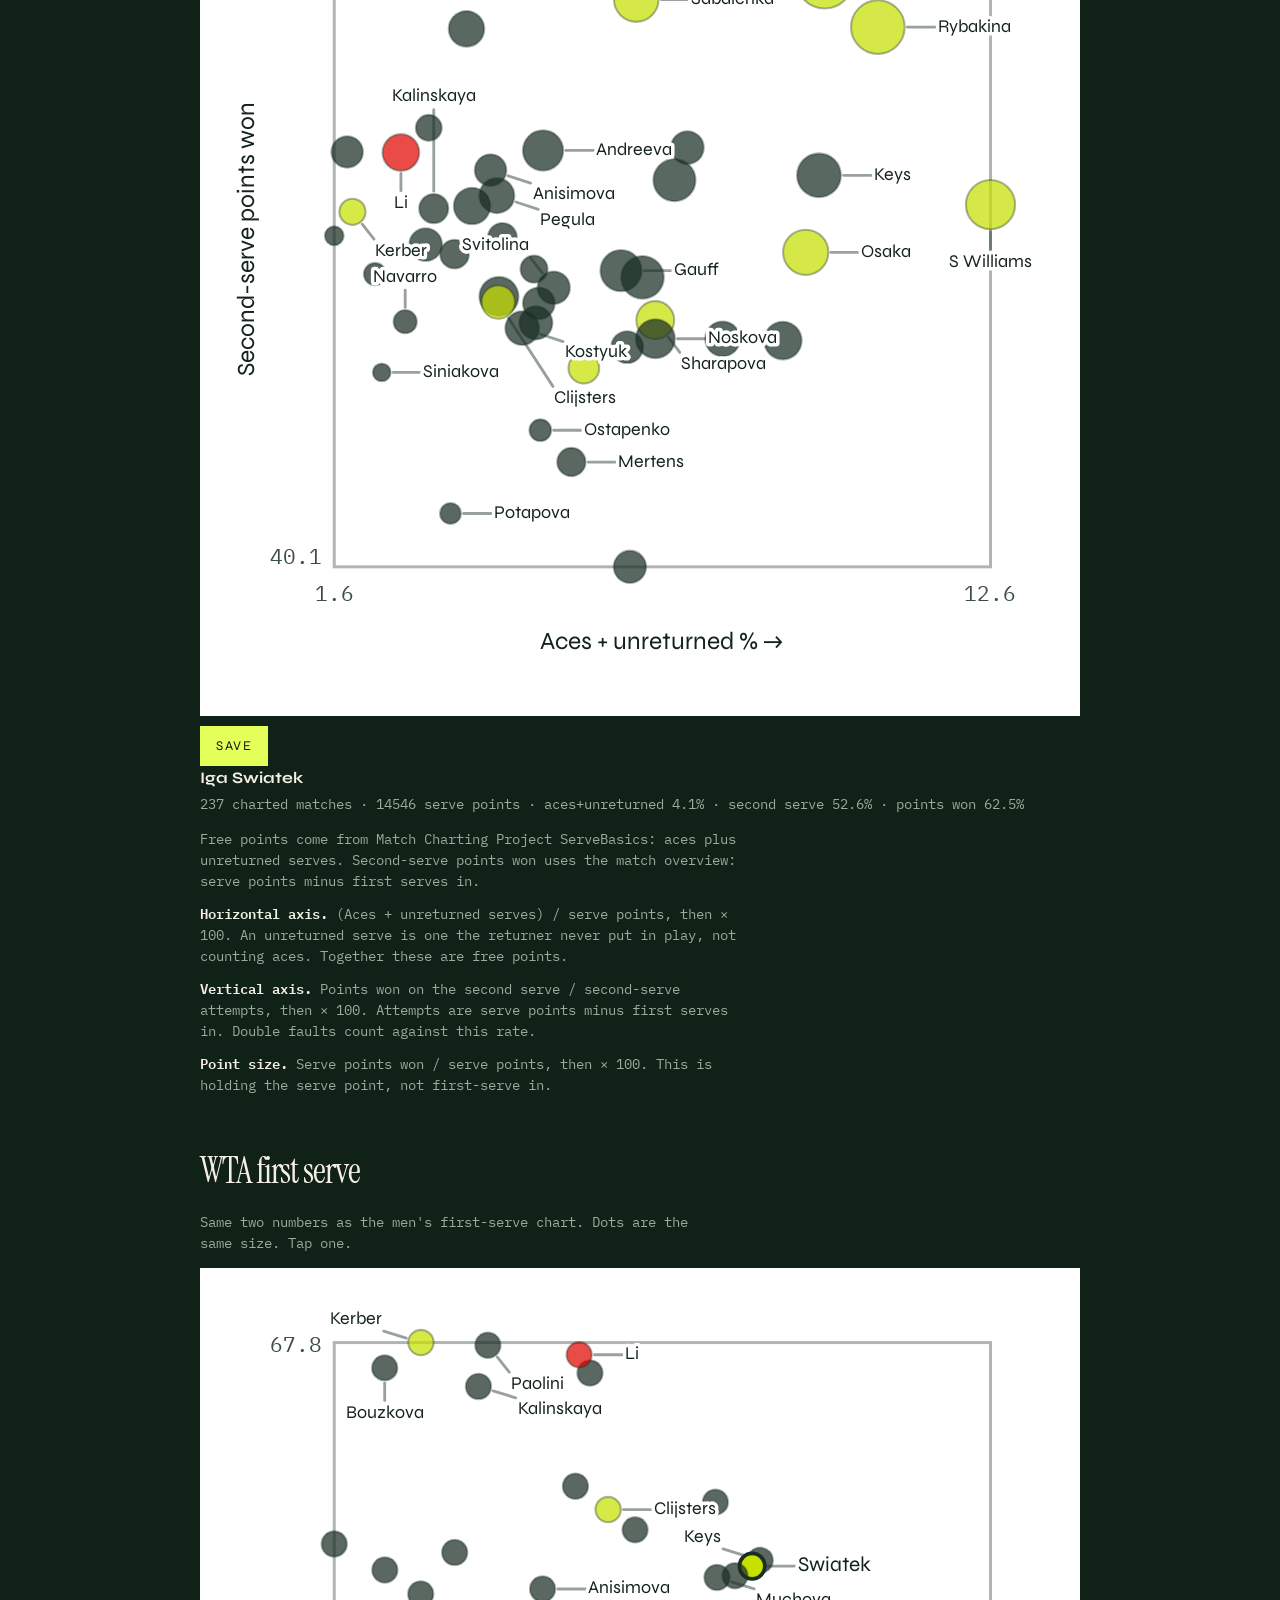
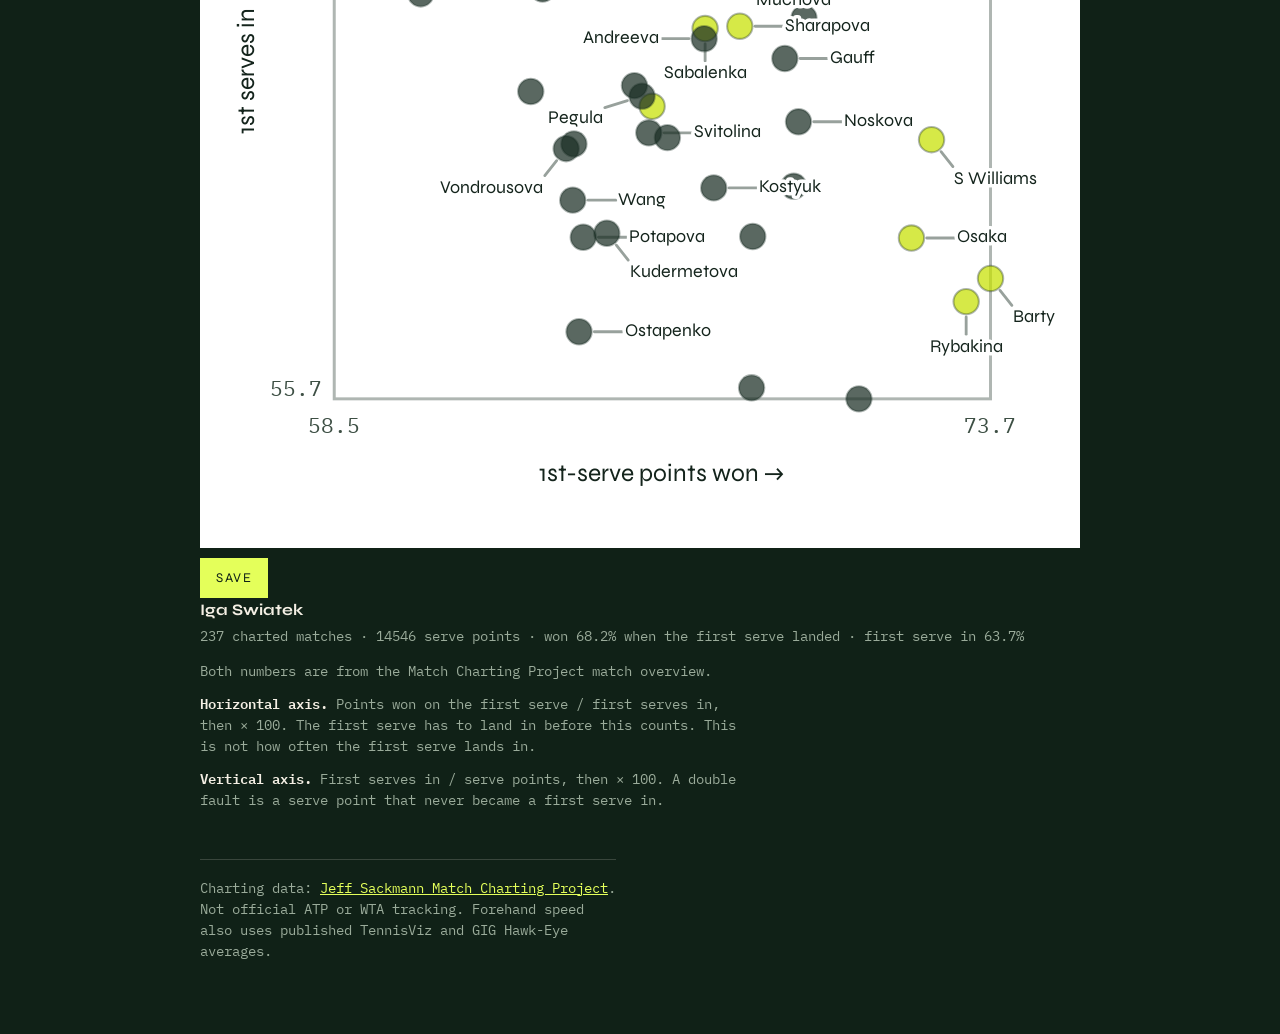
==== commit 1cb6661b: "Add a chart index and a player link that selects across the sheets. Co-authored-by: Cursor <cursorag" ====
--- a/charts/index.html
+++ b/charts/index.html
@@ -24,6 +24,33 @@
   <p><a class="back" href="../">Home</a></p>
   <h1>Charts</h1>
   <p class="lede">Each dot is a player. Save downloads the chart with the axis formulas under it.</p>
+  <form class="finder" id="finder">
+    <label for="player">Player</label>
+    <div class="line">
+      <input id="player" name="player" type="search" list="player-names" placeholder="Charting name" autocomplete="off" enterkeyhint="search">
+      <button type="submit">Show</button>
+    </div>
+    <datalist id="player-names"></datalist>
+    <p class="finder-note" id="finder-note" role="status"></p>
+  </form>
+  <nav class="index" aria-label="Charts">
+    <h2>ATP</h2>
+    <ul>
+      <li><a href="#chart-drop">Drop shots</a></li>
+      <li><a href="#chart-fh">Forehands</a></li>
+      <li><a href="#chart-fhpts">Forehand points</a></li>
+      <li><a href="#chart-bh">Backhand quality</a></li>
+      <li><a href="#chart-serve">Serve quality</a></li>
+      <li><a href="#chart-first">First serve</a></li>
+    </ul>
+    <h2>WTA</h2>
+    <ul>
+      <li><a href="#chart-wtaFh">WTA forehand points</a></li>
+      <li><a href="#chart-wtaBh">WTA backhand quality</a></li>
+      <li><a href="#chart-wtaSv">WTA serve quality</a></li>
+      <li><a href="#chart-wtaFs">WTA first serve</a></li>
+    </ul>
+  </nav>
   <h2 class="section-title">ATP</h2>
   <div id="atp"></div>
   <h2 class="section-title">WTA</h2>
--- a/assets/site.css
+++ b/assets/site.css
@@ -62,6 +62,63 @@
   padding: 12px 16px;
 }
 .credit { max-width: 52ch; color: var(--muted); margin: 28px 0 0; padding-top: 18px; border-top: 1px solid var(--line); }
+.index { margin: 32px 0 0; }
+.index h2 {
+  margin: 22px 0 0;
+  font-family: Syne, sans-serif;
+  letter-spacing: 0.16em;
+  text-transform: uppercase;
+  font-size: 13px;
+  font-weight: 700;
+}
+.index ul { list-style: none; margin: 0; padding: 0; }
+.index a {
+  display: block;
+  padding: 11px 0;
+  border-bottom: 1px solid var(--line);
+  color: var(--ink);
+  text-decoration: none;
+}
+.later { margin: 22px 0 0; color: var(--muted); }
+.later b {
+  display: block;
+  margin: 0 0 4px;
+  font-family: Syne, sans-serif;
+  letter-spacing: 0.16em;
+  text-transform: uppercase;
+  font-size: 13px;
+}
+.later span { display: block; padding: 8px 0; }
+.finder { margin: 22px 0 0; }
+.finder label {
+  display: block;
+  font-family: Syne, sans-serif;
+  letter-spacing: 0.14em;
+  text-transform: uppercase;
+  font-size: 12px;
+}
+.finder .line { display: flex; gap: 8px; margin-top: 8px; }
+.finder input {
+  flex: 1;
+  min-width: 0;
+  background: transparent;
+  color: var(--ink);
+  border: 1px solid var(--line);
+  border-radius: 0;
+  font: inherit;
+  padding: 10px 12px;
+}
+.finder button {
+  font-family: Syne, sans-serif;
+  letter-spacing: 0.12em;
+  text-transform: uppercase;
+  border: 0;
+  background: var(--ball);
+  color: var(--court);
+  padding: 12px 16px;
+  cursor: pointer;
+}
+.finder-note { color: var(--muted); min-height: 1.4em; margin: 8px 0 0; }
 a { color: var(--ball); }
 .wrap.charts { width: min(920px, 100%); }
 .wrap.charts h1 { font-size: clamp(40px, 8vw, 64px); }
@@ -73,7 +130,7 @@
   text-transform: uppercase;
   font-size: 13px;
 }
-.chart { margin: 28px 0 48px; }
+.chart { margin: 28px 0 48px; scroll-margin-top: 18px; }
 .chart h2 {
   margin: 0;
   font-family: "Instrument Serif", Georgia, serif;
@@ -84,7 +141,7 @@
 .chart .note { color: var(--muted); max-width: 62ch; }
 .map {
   background: #fff;
-  margin: 14px 0;
+  margin: 14px 0 0;
 }
 .map svg { width: 100%; height: auto; display: block; }
 .detail h3 { margin: 0; font-family: Syne, sans-serif; font-size: 16px; }
@@ -92,7 +149,7 @@
 .defs { margin: 14px 0 0; max-width: 68ch; }
 .defs p { margin: 0 0 10px; color: var(--muted); }
 .defs b { color: var(--ink); font-weight: 600; }
-.row { display: flex; align-items: center; gap: 12px; margin-top: 12px; }
+.row { display: flex; align-items: center; gap: 12px; margin-top: 10px; }
 button.save {
   font-family: Syne, sans-serif;
   letter-spacing: 0.12em;
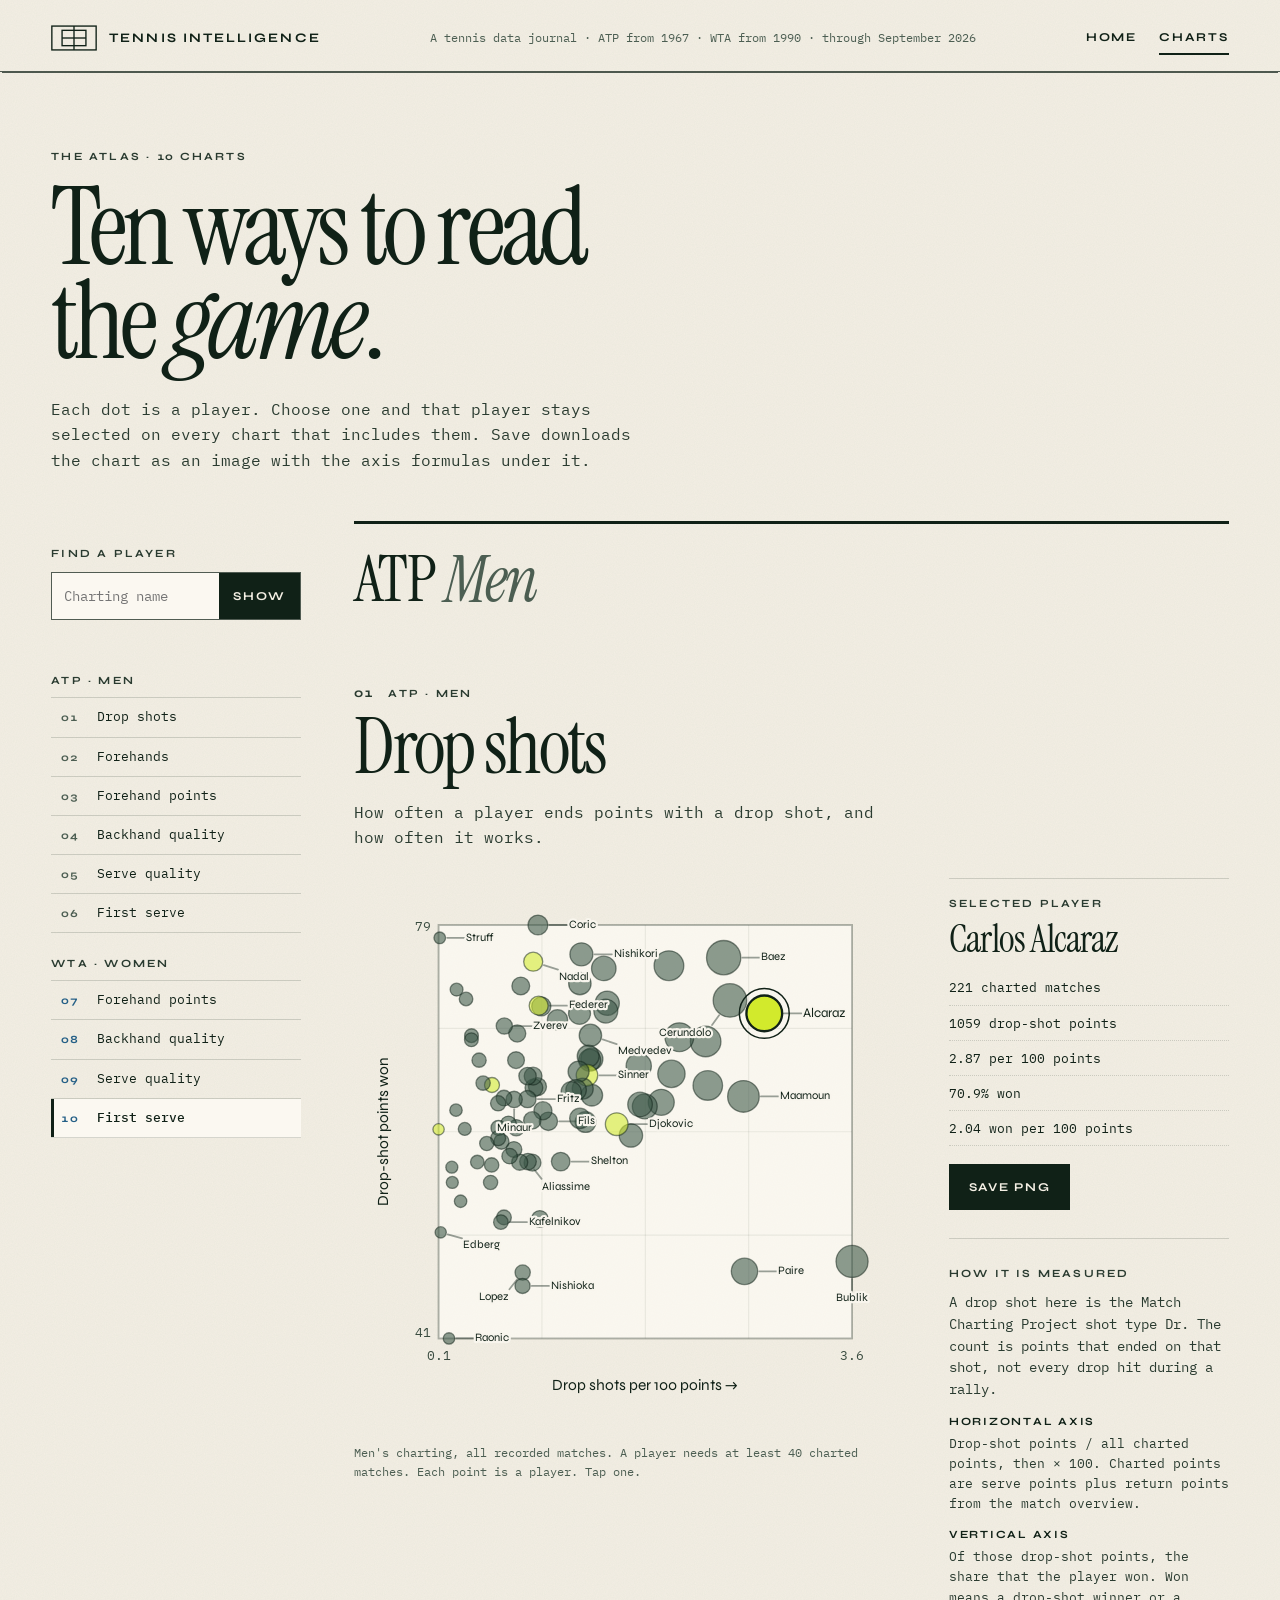
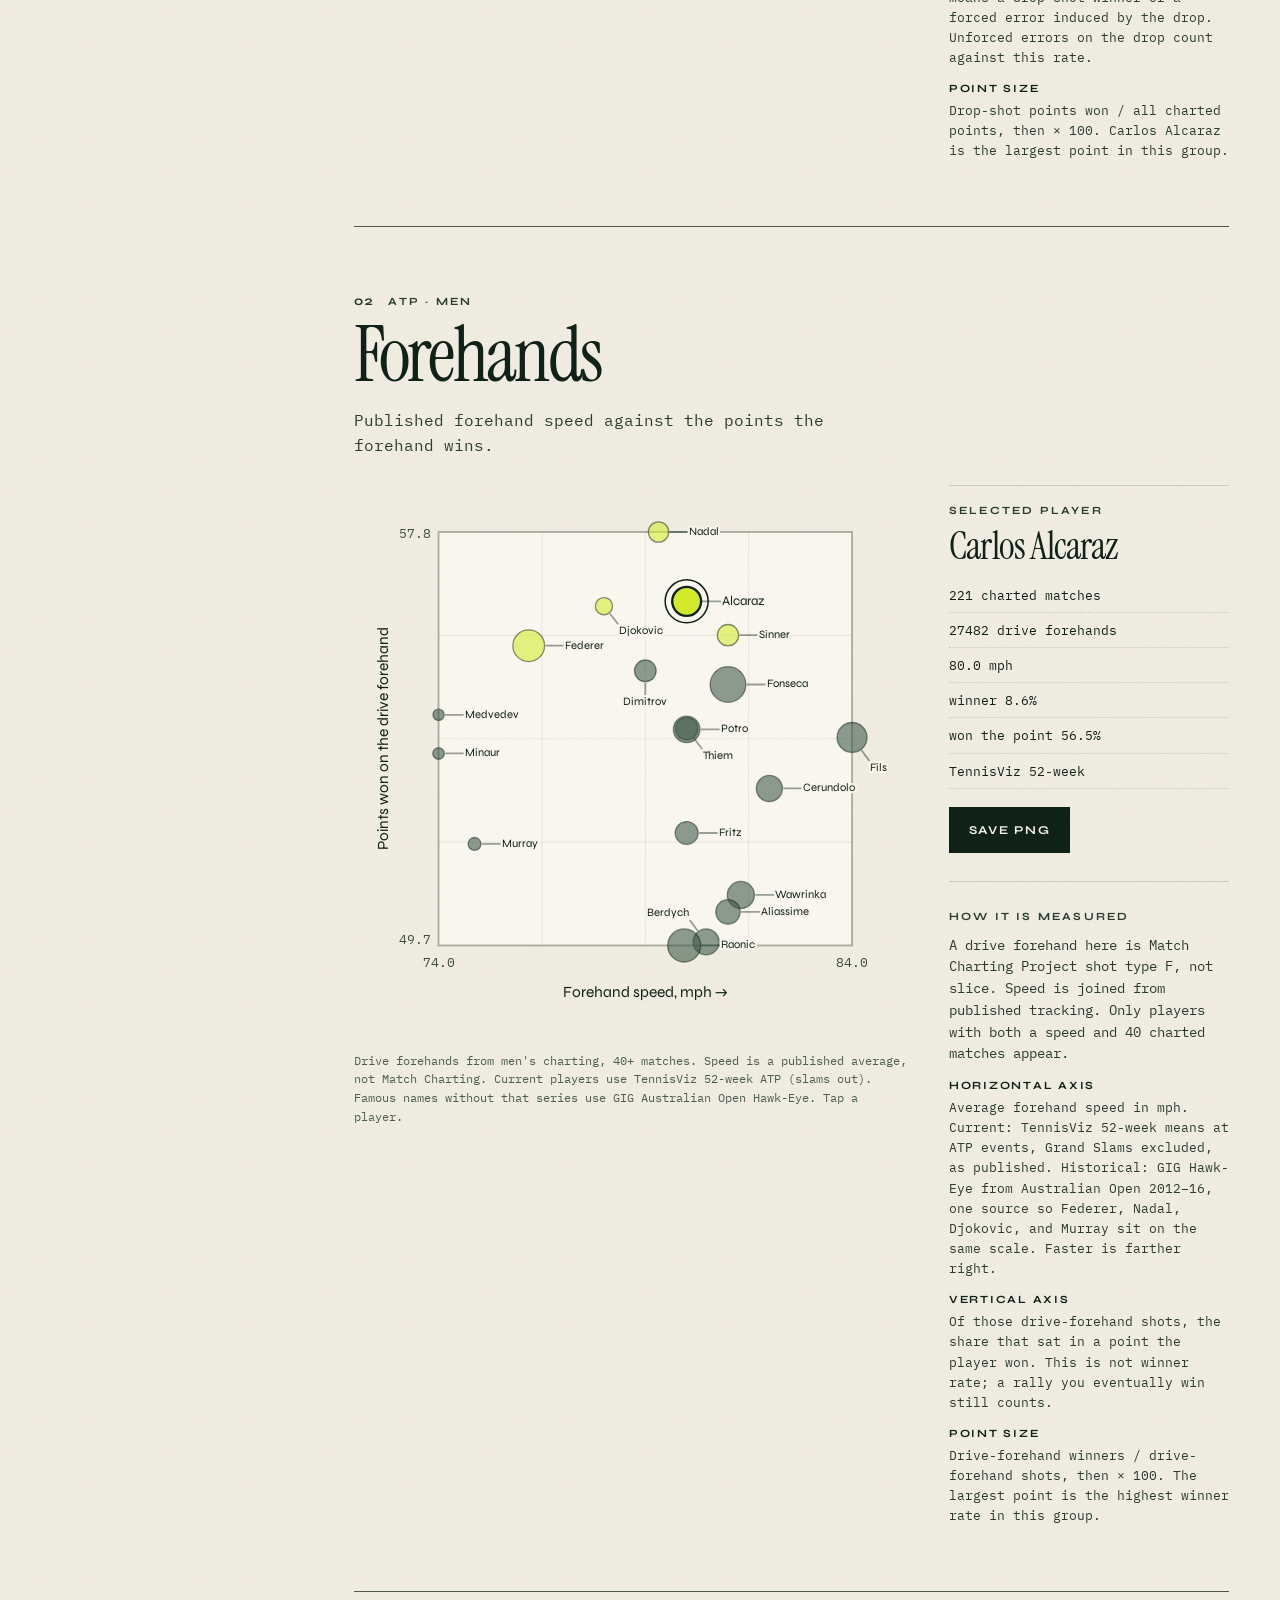
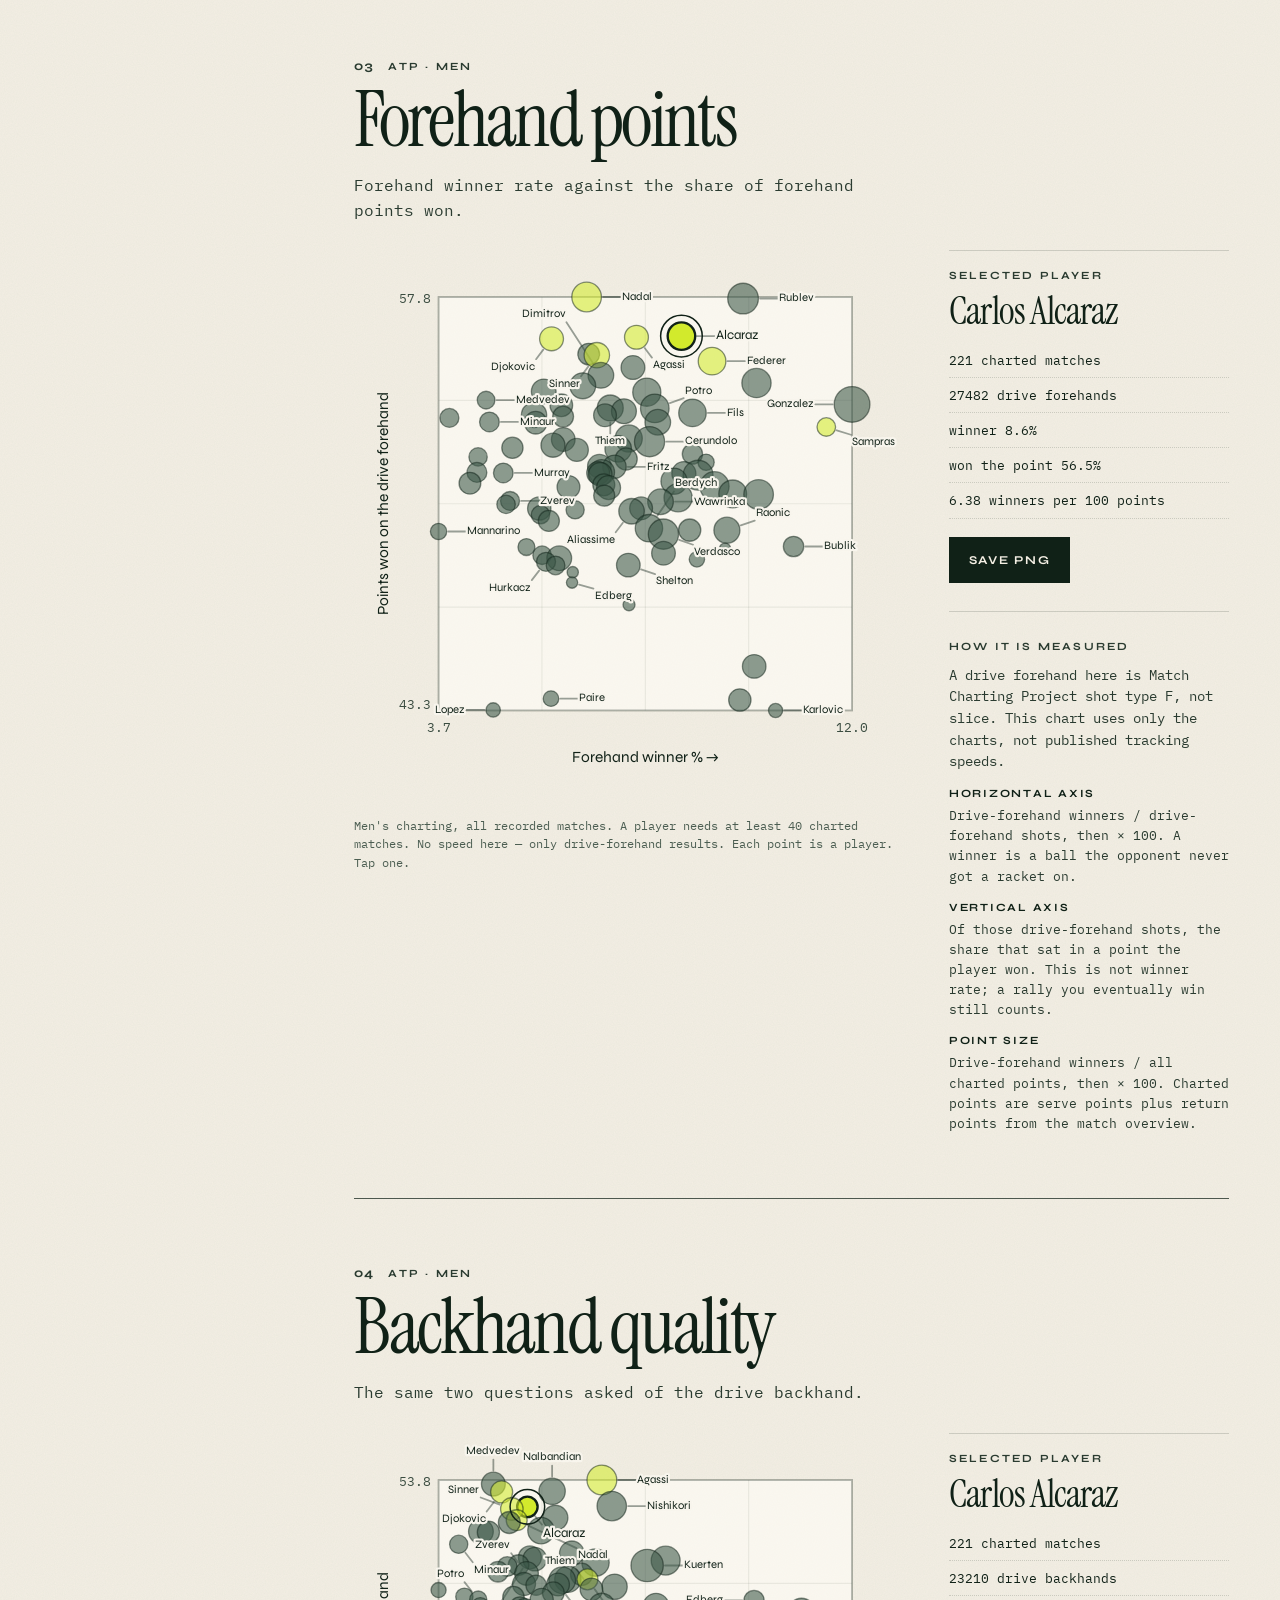
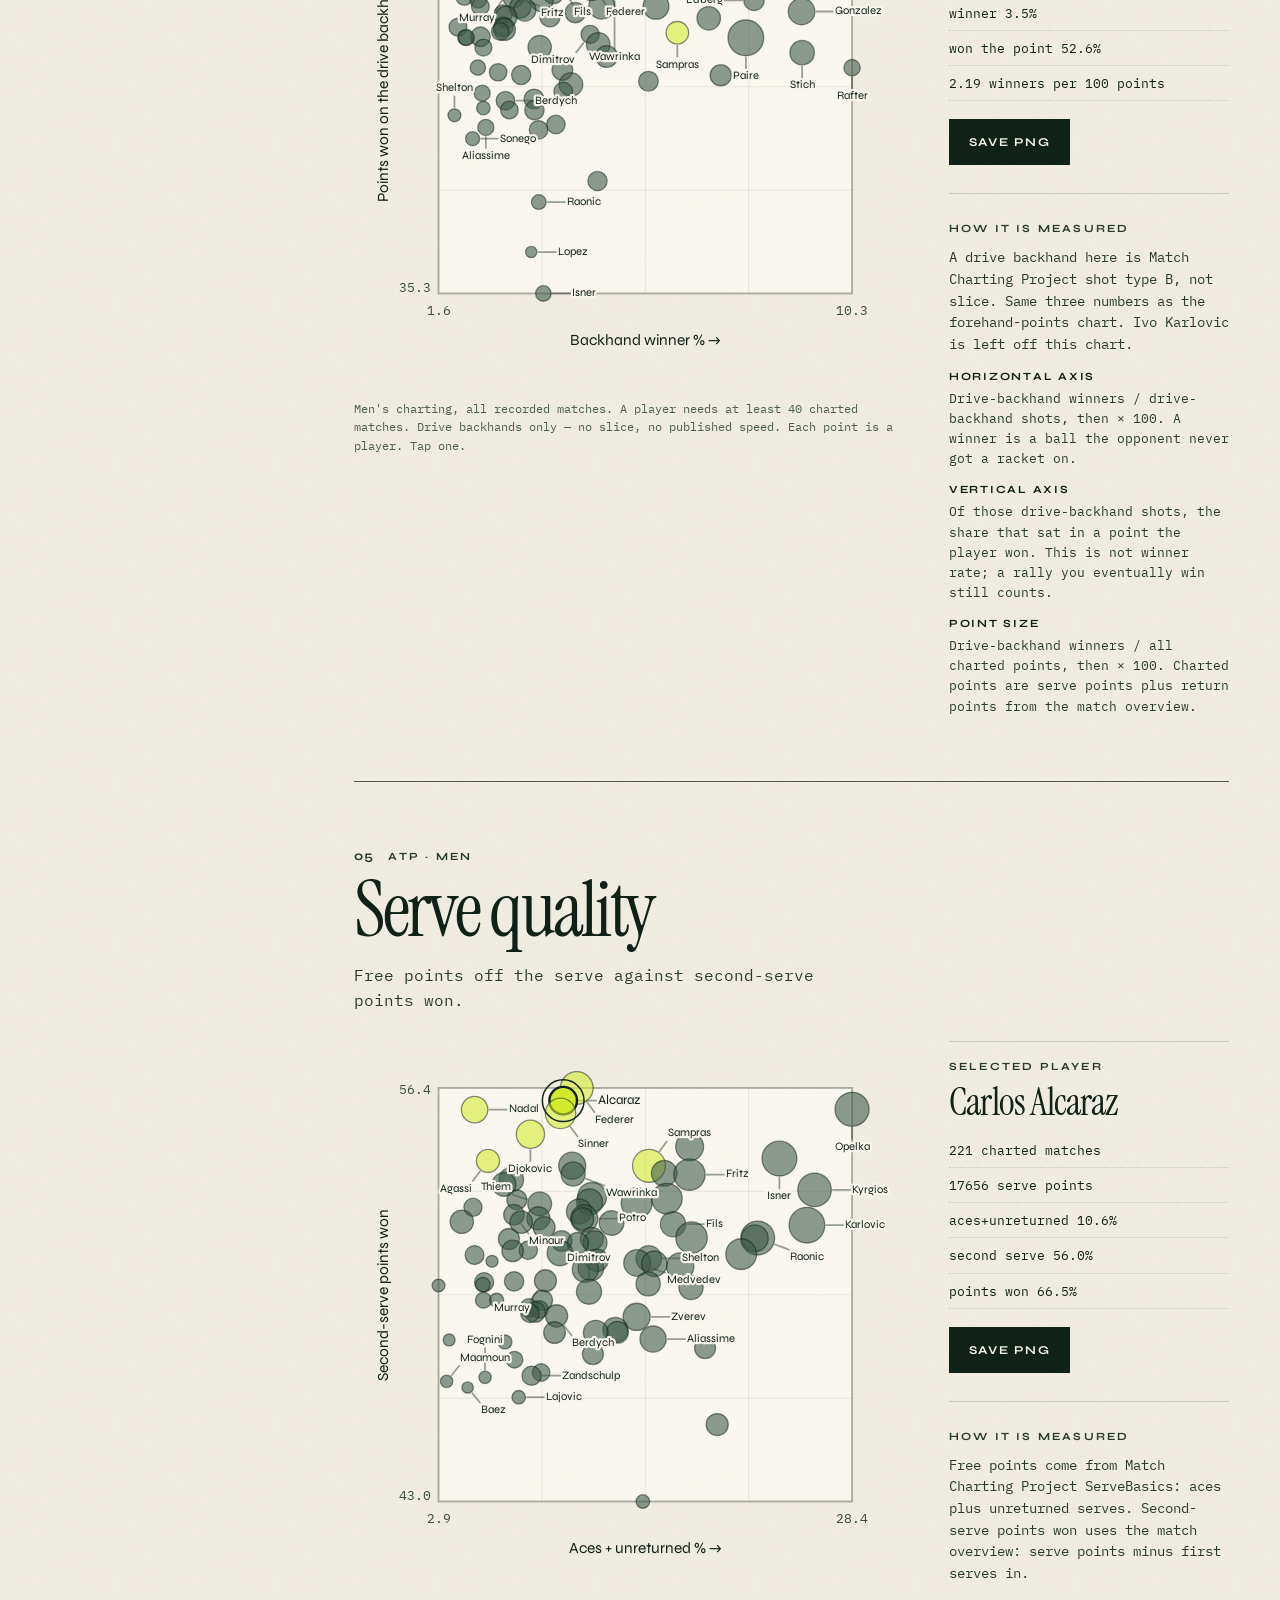
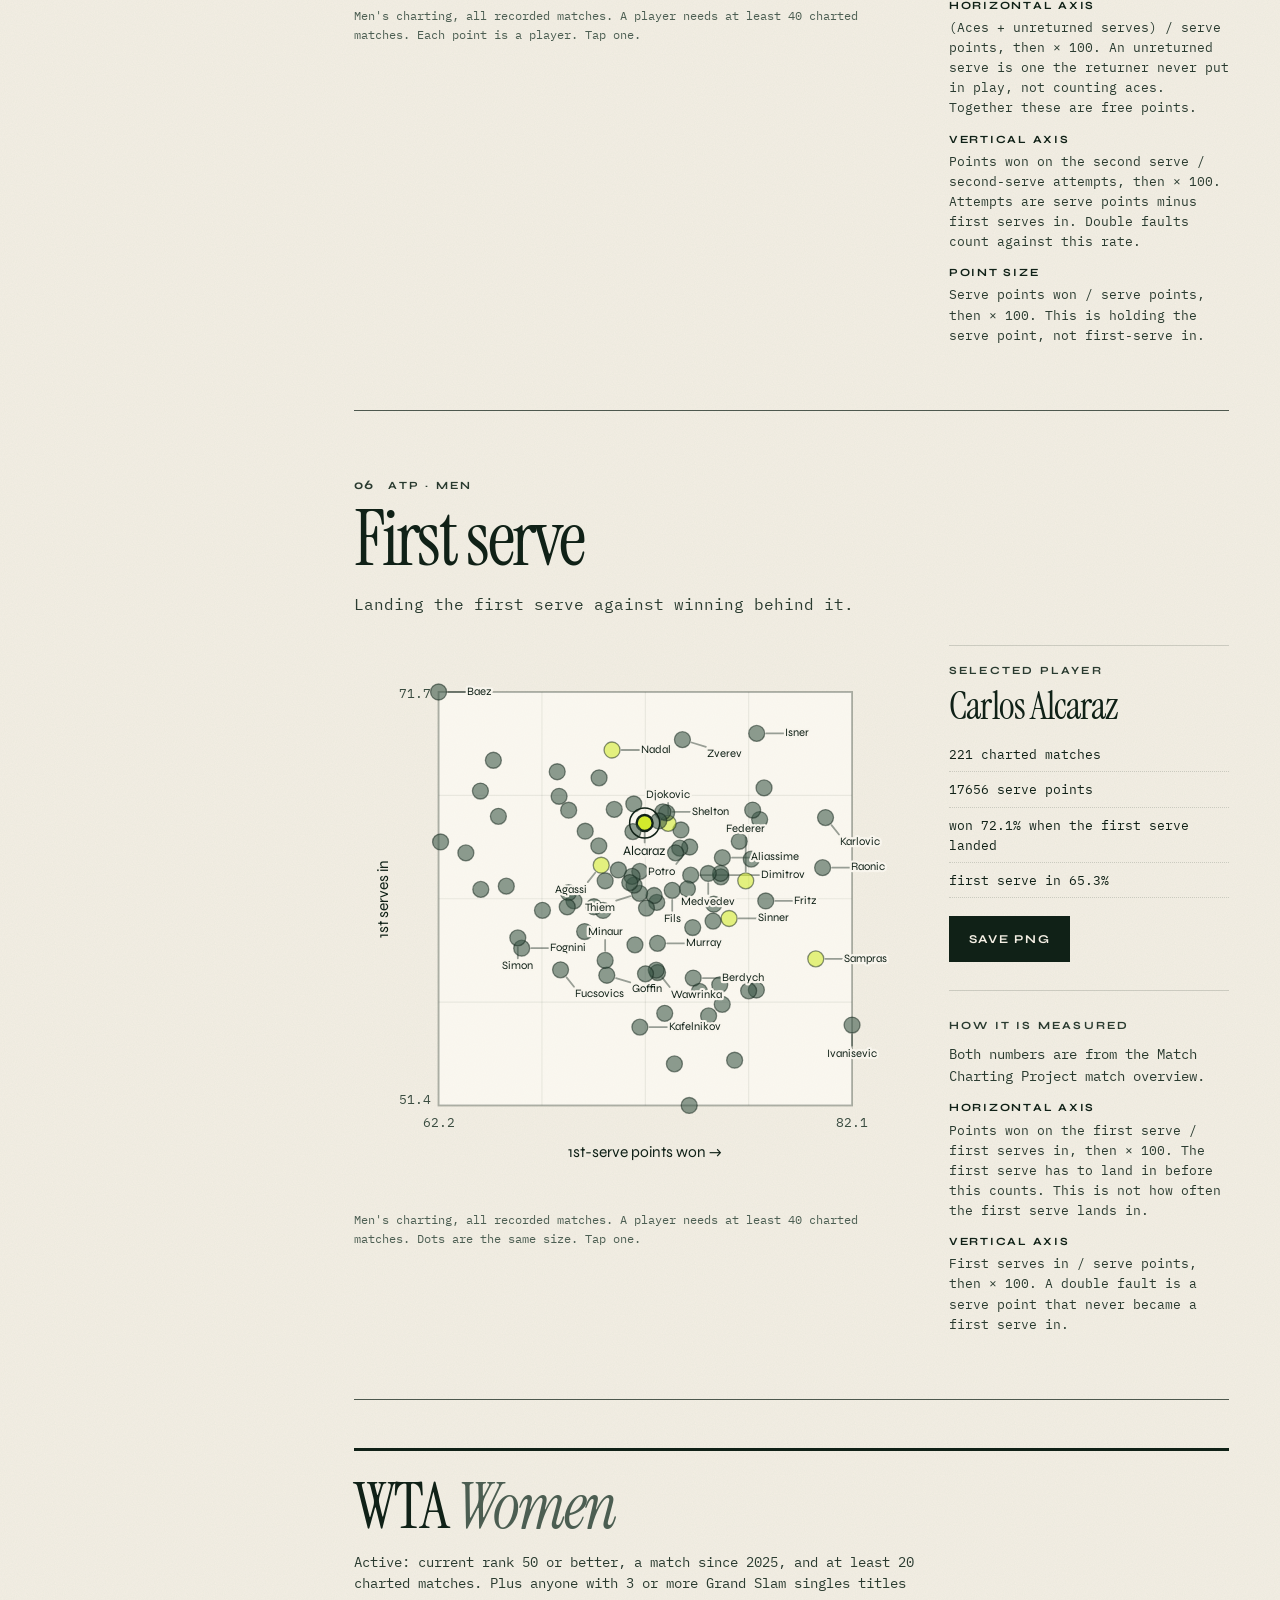
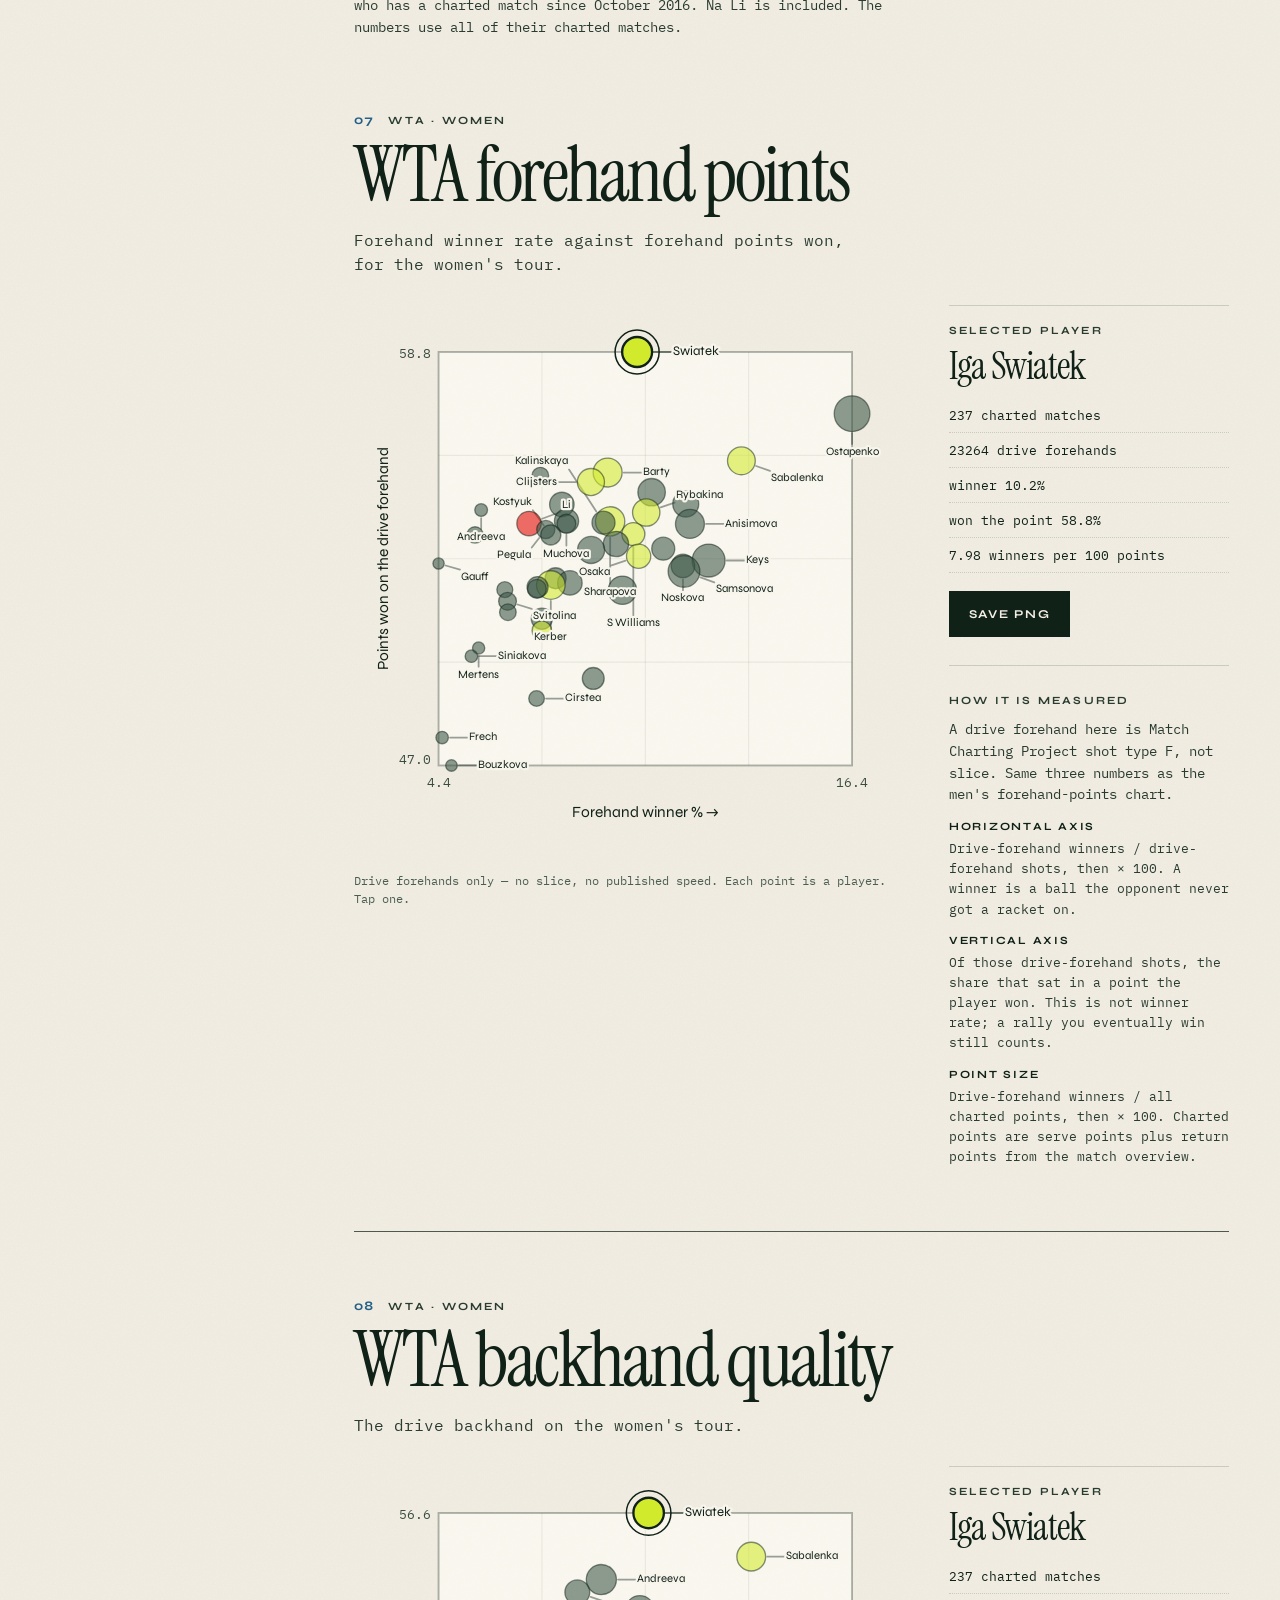
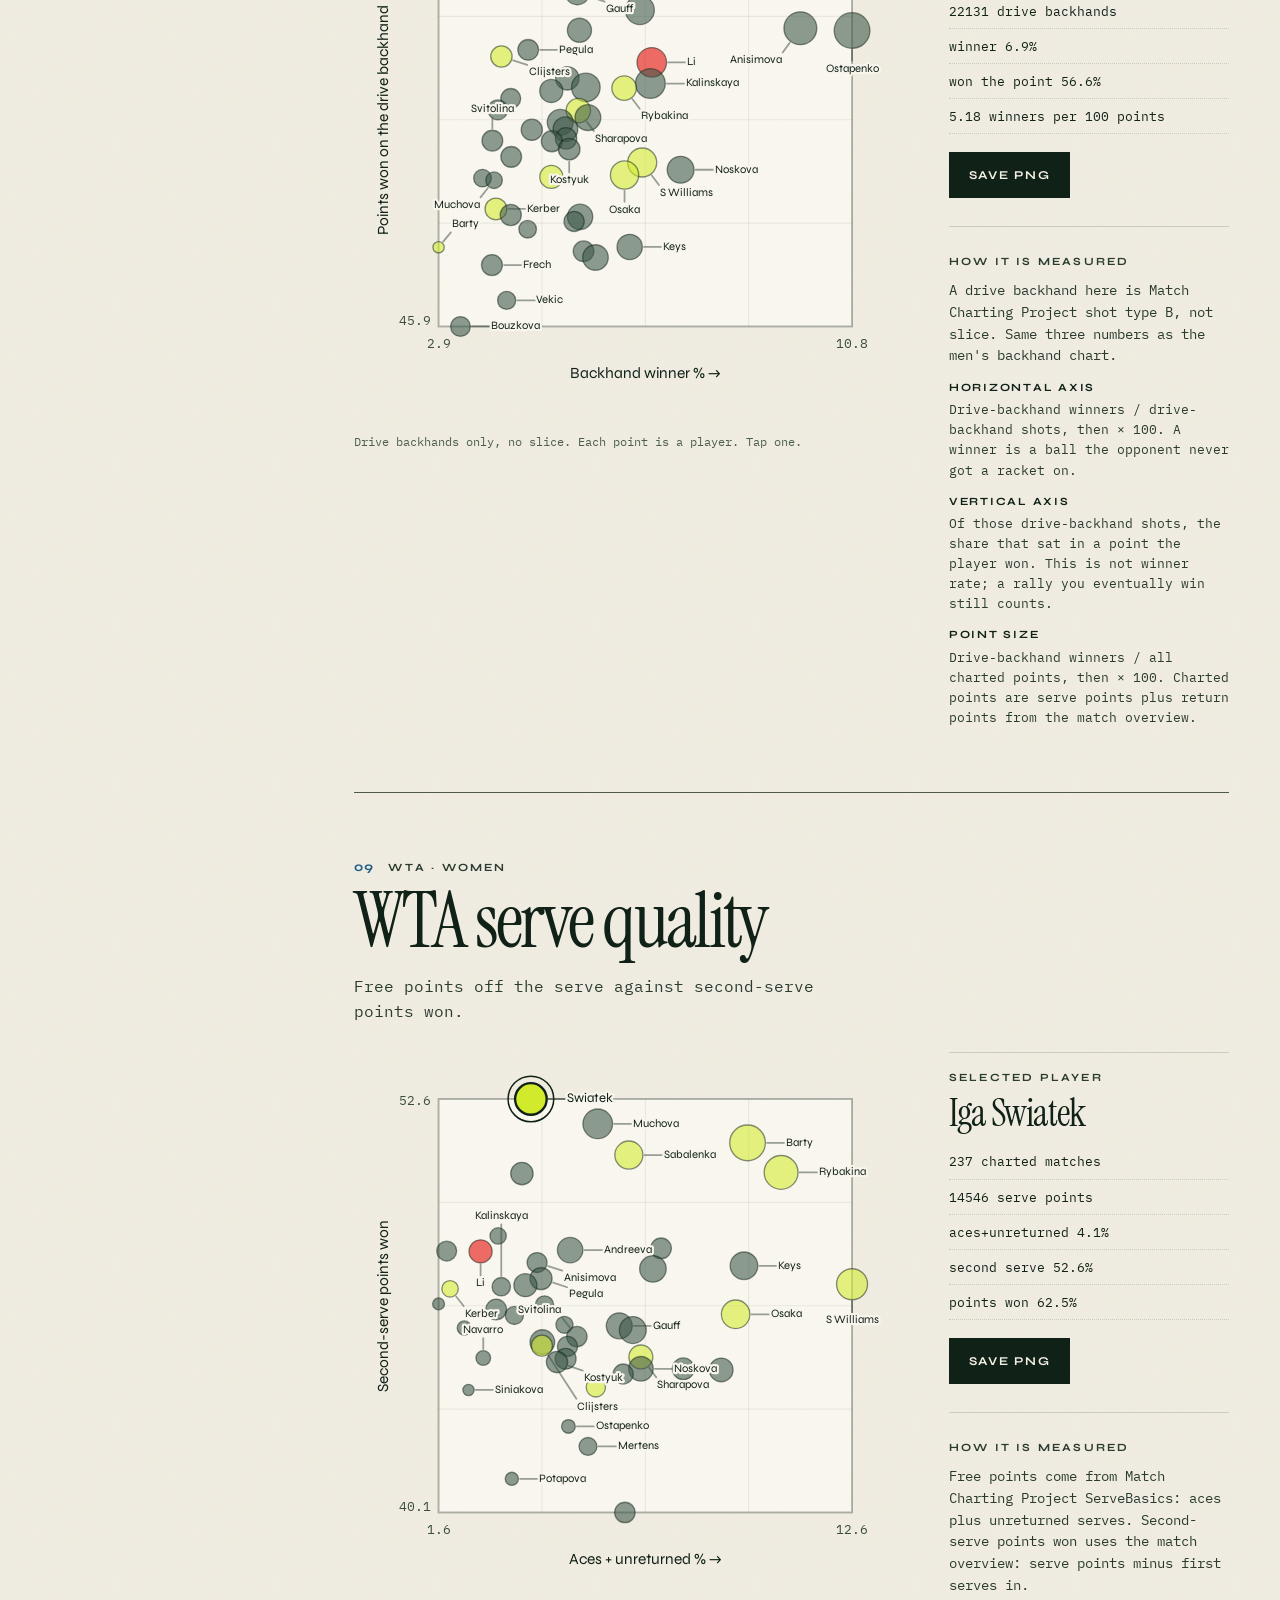
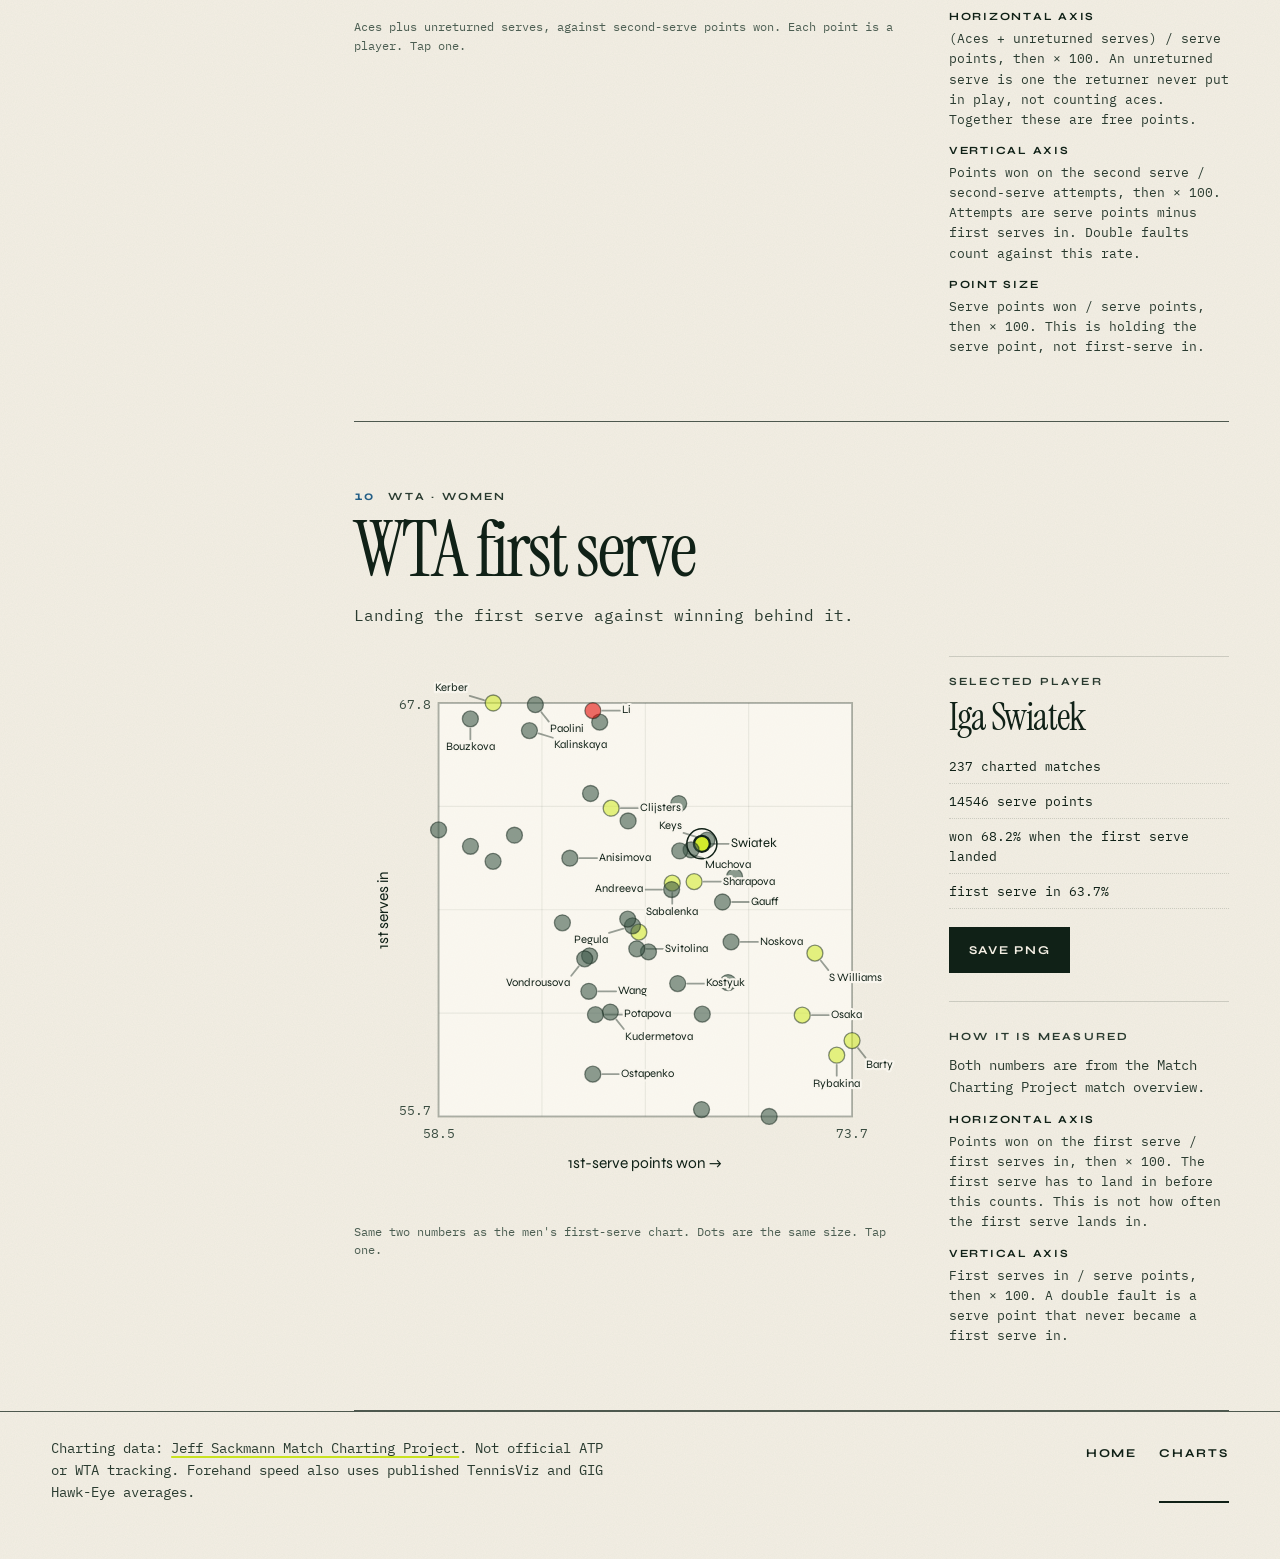
==== commit 6d0f251e: "Redesign the site as an off-white data journal with chart chapters. Co-authored-by: Cursor <cursorag" ====
--- a/charts/index.html
+++ b/charts/index.html
@@ -4,60 +4,98 @@
 <meta charset="utf-8">
 <meta name="viewport" content="width=device-width, initial-scale=1">
 <title>Charts · Tennis Intelligence</title>
-<meta name="description" content="ATP and WTA match-charting scatters, with the formula for each axis.">
+<meta name="description" content="Ten ATP and WTA match-charting scatters, with the formula for each axis.">
+<meta name="theme-color" content="#f4efe4">
 <link rel="preconnect" href="https://fonts.googleapis.com">
 <link rel="preconnect" href="https://fonts.gstatic.com" crossorigin>
 <link href="https://fonts.googleapis.com/css2?family=IBM+Plex+Mono:wght@400;500&family=Instrument+Serif:ital@0;1&family=Syne:wght@600;700&display=swap" rel="stylesheet">
-<link rel="stylesheet" href="../assets/site.css">
+<link rel="stylesheet" href="../assets/site.css?v=4">
 </head>
-<body>
-<div class="wrap charts">
-  <header>
-    <svg class="court" viewBox="0 0 54 30" aria-hidden="true">
+<body class="charts-page">
+<a class="skip" href="#main">Skip to content</a>
+<header class="masthead">
+  <a class="brand" href="../">
+    <svg class="mark" viewBox="0 0 54 30" aria-hidden="true">
       <rect x="1" y="1" width="52" height="28"></rect>
       <line x1="27" y1="1" x2="27" y2="29"></line>
       <rect x="13" y="6" width="28" height="18"></rect>
       <line x1="13" y1="15" x2="41" y2="15"></line>
     </svg>
-    <b>Tennis Intelligence</b>
-  </header>
-  <p><a class="back" href="../">Home</a></p>
-  <h1>Charts</h1>
-  <p class="lede">Each dot is a player. Save downloads the chart with the axis formulas under it.</p>
-  <form class="finder" id="finder">
-    <label for="player">Player</label>
-    <div class="line">
-      <input id="player" name="player" type="search" list="player-names" placeholder="Charting name" autocomplete="off" enterkeyhint="search">
-      <button type="submit">Show</button>
-    </div>
-    <datalist id="player-names"></datalist>
-    <p class="finder-note" id="finder-note" role="status"></p>
-  </form>
-  <nav class="index" aria-label="Charts">
-    <h2>ATP</h2>
-    <ul>
-      <li><a href="#chart-drop">Drop shots</a></li>
-      <li><a href="#chart-fh">Forehands</a></li>
-      <li><a href="#chart-fhpts">Forehand points</a></li>
-      <li><a href="#chart-bh">Backhand quality</a></li>
-      <li><a href="#chart-serve">Serve quality</a></li>
-      <li><a href="#chart-first">First serve</a></li>
-    </ul>
-    <h2>WTA</h2>
-    <ul>
-      <li><a href="#chart-wtaFh">WTA forehand points</a></li>
-      <li><a href="#chart-wtaBh">WTA backhand quality</a></li>
-      <li><a href="#chart-wtaSv">WTA serve quality</a></li>
-      <li><a href="#chart-wtaFs">WTA first serve</a></li>
-    </ul>
+    <span>Tennis Intelligence</span>
+  </a>
+  <p class="issue">A tennis data journal · ATP from 1967 · WTA from 1990 · through September 2026</p>
+  <nav class="site-nav" aria-label="Site">
+    <a href="../">Home</a>
+    <a href="./" aria-current="page">Charts</a>
   </nav>
-  <h2 class="section-title">ATP</h2>
-  <div id="atp"></div>
-  <h2 class="section-title">WTA</h2>
-  <p class="note" id="wta-lede"></p>
-  <div id="wta"></div>
+</header>
+
+<main id="main" class="desk">
+  <section class="opener" aria-labelledby="charts-title">
+    <p class="kicker">The atlas · <span class="num">10</span> charts</p>
+    <h1 id="charts-title">Ten ways to read the <em>game</em>.</h1>
+    <p class="pitch">Each dot is a player. Choose one and that player stays selected on every chart that includes them. Save downloads the chart as an image with the axis formulas under it.</p>
+  </section>
+
+  <aside class="rail" aria-label="Find a player and chart index">
+    <form class="finder" id="finder" role="search">
+      <label class="kicker" for="player">Find a player</label>
+      <div class="line">
+        <input id="player" name="player" type="search" list="player-names" placeholder="Charting name" autocomplete="off" enterkeyhint="search">
+        <button type="submit" class="button">Show</button>
+      </div>
+      <datalist id="player-names"></datalist>
+      <p class="finder-note" id="finder-note" role="status"></p>
+    </form>
+    <nav class="toc" aria-label="Charts">
+      <div>
+        <h2>ATP · Men</h2>
+        <ol>
+          <li><a href="#chart-drop"><span class="num">01</span>Drop shots</a></li>
+          <li><a href="#chart-fh"><span class="num">02</span>Forehands</a></li>
+          <li><a href="#chart-fhpts"><span class="num">03</span>Forehand points</a></li>
+          <li><a href="#chart-bh"><span class="num">04</span>Backhand quality</a></li>
+          <li><a href="#chart-serve"><span class="num">05</span>Serve quality</a></li>
+          <li><a href="#chart-first"><span class="num">06</span>First serve</a></li>
+        </ol>
+      </div>
+      <div class="wta">
+        <h2>WTA · Women</h2>
+        <ol>
+          <li><a href="#chart-wtaFh"><span class="num">07</span>Forehand points</a></li>
+          <li><a href="#chart-wtaBh"><span class="num">08</span>Backhand quality</a></li>
+          <li><a href="#chart-wtaSv"><span class="num">09</span>Serve quality</a></li>
+          <li><a href="#chart-wtaFs"><span class="num">10</span>First serve</a></li>
+        </ol>
+      </div>
+    </nav>
+  </aside>
+
+  <div class="stream">
+    <section class="tour" aria-labelledby="atp-title">
+      <div class="tour-head">
+        <h2 id="atp-title">ATP <span>Men</span></h2>
+      </div>
+      <div id="atp"></div>
+    </section>
+    <section class="tour" aria-labelledby="wta-title">
+      <div class="tour-head">
+        <h2 id="wta-title">WTA <span>Women</span></h2>
+        <p id="wta-lede"></p>
+      </div>
+      <div id="wta"></div>
+    </section>
+  </div>
+</main>
+
+<footer class="footer">
   <p class="credit">Charting data: <a href="https://github.com/JeffSackmann/tennis_MatchChartingProject">Jeff Sackmann Match Charting Project</a>. Not official ATP or WTA tracking. Forehand speed also uses published TennisViz and GIG Hawk-Eye averages.</p>
-</div>
-<script src="../assets/charts.js"></script>
+  <nav class="site-nav" aria-label="Footer">
+    <a href="../">Home</a>
+    <a href="./" aria-current="page">Charts</a>
+  </nav>
+</footer>
+<p class="sr-only" id="announce" aria-live="polite"></p>
+<script type="module" src="../assets/charts.js?v=4"></script>
 </body>
 </html>
--- a/assets/site.css
+++ b/assets/site.css
@@ -1,164 +1,406 @@
 :root {
-  --court: #102117;
-  --ink: #f4efe4;
-  --muted: #9aab9a;
-  --line: rgba(244, 239, 228, 0.18);
+  --paper: #f4efe4;
+  --paper-deep: #ebe4d4;
+  --sheet: #fbf8f1;
+  --ink: #102117;
+  --ink-soft: #2a3b30;
+  --muted: #4c5e52;
+  --rule: rgba(16, 33, 23, 0.16);
+  --rule-strong: rgba(16, 33, 23, 0.72);
   --ball: #e4ff5a;
-  --hard: #7eb6e0;
+  --ball-deep: #c9e21f;
+  --hard: #245f86;
+  --pad: clamp(20px, 4vw, 56px);
+  --max: 1280px;
+  --serif: "Instrument Serif", Georgia, serif;
+  --label: Syne, "Helvetica Neue", sans-serif;
+  --mono: "IBM Plex Mono", ui-monospace, monospace;
+  --ease: cubic-bezier(0.2, 0.7, 0.2, 1);
 }
 * { box-sizing: border-box; }
-html, body { margin: 0; min-height: 100%; }
+html { -webkit-text-size-adjust: 100%; }
+html, body { margin: 0; }
 body {
-  background:
-    radial-gradient(ellipse at 50% -10%, rgba(228, 255, 90, 0.1), transparent 46%),
-    var(--court);
+  min-height: 100vh;
+  background-color: var(--paper);
+  background-image: url("data:image/svg+xml,%3Csvg xmlns='http://www.w3.org/2000/svg' width='160' height='160'%3E%3Cfilter id='n'%3E%3CfeTurbulence type='fractalNoise' baseFrequency='0.9' numOctaves='2' stitchTiles='stitch'/%3E%3CfeColorMatrix values='0 0 0 0 0.06 0 0 0 0 0.13 0 0 0 0 0.09 0 0 0 0.05 0'/%3E%3C/filter%3E%3Crect width='160' height='160' filter='url(%23n)'/%3E%3C/svg%3E");
   color: var(--ink);
-  font-family: "IBM Plex Mono", ui-monospace, monospace;
+  font-family: var(--mono);
   font-size: 14px;
-  line-height: 1.5;
-}
-.wrap {
-  width: min(720px, 100%);
+  line-height: 1.55;
+  text-rendering: optimizeLegibility;
+}
+a { color: inherit; }
+::selection { background: var(--ball); color: var(--ink); }
+:focus-visible { outline: 2px solid var(--ink); outline-offset: 3px; }
+.button:focus-visible, button:focus-visible { outline-color: var(--ink); box-shadow: 0 0 0 5px var(--ball); }
+.sr-only {
+  position: absolute; width: 1px; height: 1px; padding: 0; margin: -1px;
+  overflow: hidden; clip: rect(0 0 0 0); white-space: nowrap; border: 0;
+}
+.skip {
+  position: absolute; left: 12px; top: -60px; z-index: 10;
+  background: var(--ink); color: var(--paper); padding: 10px 14px;
+  font-family: var(--label); font-weight: 700; text-decoration: none;
+}
+.skip:focus { top: 12px; }
+
+.kicker {
+  margin: 0;
+  font-family: var(--label);
+  font-weight: 700;
+  font-size: 11px;
+  letter-spacing: 0.2em;
+  text-transform: uppercase;
+  color: var(--ink-soft);
+}
+.num { font-family: var(--label); font-weight: 700; letter-spacing: 0.08em; font-variant-numeric: tabular-nums; }
+
+/* Masthead */
+.masthead {
+  width: min(var(--max), 100%);
   margin: 0 auto;
-  padding: 28px max(20px, env(safe-area-inset-right)) 72px max(20px, env(safe-area-inset-left));
-}
-header { display: flex; align-items: center; gap: 12px; }
-header b {
-  font-family: Syne, sans-serif;
-  font-weight: 700;
-  letter-spacing: 0.14em;
-  text-transform: uppercase;
-  font-size: 12px;
-}
-.court { width: 54px; height: 30px; }
-.court line, .court rect { stroke: var(--ball); fill: none; stroke-width: 1.4; }
-.kicker {
-  margin: 48px 0 0;
-  font-family: Syne, sans-serif;
-  font-size: 12px;
-  letter-spacing: 0.22em;
-  text-transform: uppercase;
-  color: var(--hard);
-}
-h1 {
+  padding: 22px var(--pad) 16px;
+  display: grid;
+  grid-template-columns: auto 1fr auto;
+  align-items: center;
+  gap: 24px;
+  border-bottom: 1px solid var(--rule-strong);
+  box-shadow: 0 3px 0 -2px var(--rule-strong);
+}
+.brand { display: inline-flex; align-items: center; gap: 12px; text-decoration: none; }
+.brand span { font-family: var(--label); font-weight: 700; font-size: 13px; letter-spacing: 0.16em; text-transform: uppercase; }
+.mark { width: 46px; height: 26px; }
+.mark rect, .mark line { fill: none; stroke: var(--ink); stroke-width: 1.6; }
+.issue { margin: 0; justify-self: center; color: var(--muted); font-size: 12px; text-align: center; }
+.site-nav { display: flex; gap: 22px; }
+.site-nav a {
+  font-family: var(--label); font-weight: 700; font-size: 12px; letter-spacing: 0.16em;
+  text-transform: uppercase; text-decoration: none; padding: 6px 0;
+  border-bottom: 2px solid transparent;
+}
+.site-nav a:hover { border-bottom-color: var(--rule-strong); }
+.site-nav a[aria-current="page"] { border-bottom-color: var(--ink); }
+
+main { display: block; }
+section { width: min(var(--max), 100%); margin: 0 auto; padding-inline: var(--pad); }
+
+/* Buttons and links */
+.actions { display: flex; flex-wrap: wrap; align-items: center; gap: 14px 22px; margin: 30px 0 0; }
+.button, button.save, .finder button {
+  display: inline-flex; align-items: center; gap: 10px;
+  min-height: 46px; padding: 12px 20px;
+  background: var(--ink); color: var(--paper);
+  border: 0; border-radius: 0;
+  font-family: var(--label); font-weight: 700; font-size: 12px; letter-spacing: 0.14em; text-transform: uppercase;
+  text-decoration: none; cursor: pointer;
+  transition: background-color 0.2s var(--ease), color 0.2s var(--ease);
+}
+.button span { color: var(--ball); transition: transform 0.25s var(--ease); }
+.button:hover { background: #1d3426; }
+.button:hover span { transform: translateX(4px); }
+.text-link {
+  font-family: var(--label); font-weight: 700; font-size: 12px; letter-spacing: 0.14em; text-transform: uppercase;
+  text-decoration: none; border-bottom: 2px solid var(--ball-deep); padding-bottom: 3px;
+}
+.text-link:hover { border-bottom-color: var(--ink); }
+
+/* Hero */
+.hero {
+  display: grid;
+  grid-template-columns: minmax(0, 7fr) minmax(0, 5fr);
+  gap: 24px;
+  align-items: center;
+  padding-top: clamp(36px, 7vw, 96px);
+  padding-bottom: clamp(36px, 6vw, 80px);
+  overflow: hidden;
+}
+.hero h1 {
+  margin: 18px 0 0;
+  font-family: var(--serif);
+  font-weight: 400;
+  font-size: clamp(64px, 10.5vw, 148px);
+  line-height: 0.84;
+  letter-spacing: -0.045em;
+}
+.hero h1 em { font-style: italic; position: relative; white-space: nowrap; }
+.hero h1 em::after {
+  content: ""; position: absolute; left: 0.02em; right: 0.06em; bottom: 0.2em; height: 0.2em;
+  background: var(--ball); z-index: -1; transform-origin: left;
+}
+.pitch { max-width: 50ch; margin: 28px 0 0; font-size: 16px; line-height: 1.6; color: var(--ink-soft); }
+.hero-court { margin: 0; justify-self: center; width: min(100%, 380px); }
+.hero-court svg { display: block; width: 100%; height: auto; transform: rotate(-9deg); overflow: visible; }
+.hero-court .draw { fill: none; stroke: var(--ink); stroke-width: 0.16; stroke-linecap: square; }
+.hero-court .net { stroke-width: 0.34; }
+.hero-court .ball { fill: var(--ball); stroke: var(--ink); stroke-width: 0.14; }
+.hero-court figcaption { margin-top: 18px; text-align: center; color: var(--muted); font-size: 12px; }
+
+/* Section heads */
+.section-head { display: grid; gap: 10px; padding-top: 22px; border-top: 1px solid var(--rule-strong); }
+.section-head h2, .featured h2, .tour-head h2 {
+  margin: 0;
+  font-family: var(--serif);
+  font-weight: 400;
+  font-size: clamp(38px, 5vw, 64px);
+  line-height: 0.95;
+  letter-spacing: -0.03em;
+}
+
+/* Scale */
+.scale { padding-top: clamp(28px, 5vw, 64px); padding-bottom: clamp(36px, 6vw, 80px); }
+.stats {
+  list-style: none; margin: 34px 0 0; padding: 0;
+  display: grid; grid-template-columns: repeat(4, minmax(0, 1fr));
+  border-top: 1px solid var(--rule);
+}
+.stats li { padding: 22px 22px 6px 0; }
+.stats li + li { padding-left: 22px; border-left: 1px solid var(--rule); }
+.stats b {
+  display: block;
+  font-family: var(--serif); font-weight: 400;
+  font-size: clamp(44px, 5.4vw, 80px); line-height: 0.9; letter-spacing: -0.035em;
+  font-variant-numeric: tabular-nums;
+}
+.stats span { display: block; margin-top: 12px; color: var(--muted); font-size: 13px; max-width: 20ch; }
+.pitch-note { max-width: 74ch; margin: 30px 0 0; color: var(--ink-soft); }
+
+/* Featured */
+.featured {
+  display: grid;
+  grid-template-columns: minmax(0, 5fr) minmax(0, 7fr);
+  gap: clamp(28px, 5vw, 72px);
+  align-items: start;
+  padding-top: clamp(36px, 6vw, 80px);
+  padding-bottom: clamp(36px, 6vw, 80px);
+  border-top: 1px solid var(--rule-strong);
+  background: linear-gradient(var(--sheet), var(--sheet)) no-repeat 0 0 / 100% 100%;
+}
+.featured h2 { margin-top: 14px; }
+.premise { max-width: 52ch; margin: 18px 0 0; font-size: 15px; color: var(--ink-soft); }
+
+/* Figures and charts */
+.figure { margin: 0; }
+.map { position: relative; cursor: crosshair; touch-action: manipulation; -webkit-tap-highlight-color: transparent; }
+.map svg { display: block; width: 100%; height: auto; overflow: visible; }
+.map .sel-ring { transform-box: fill-box; transform-origin: center; }
+.hint { margin: 12px 0 0; color: var(--muted); font-size: 12px; }
+.load-error { padding: 40px 0; color: var(--muted); }
+
+/* Readout */
+.readout { margin-top: 30px; padding-top: 16px; border-top: 1px solid var(--rule); }
+.readout h3 {
   margin: 8px 0 0;
-  font-family: "Instrument Serif", Georgia, serif;
-  font-weight: 400;
-  font-size: clamp(48px, 12vw, 84px);
-  letter-spacing: -0.04em;
-  line-height: 0.88;
-}
-h1 em { font-style: italic; color: var(--ball); }
-.lede { max-width: 42ch; color: var(--muted); margin: 18px 0 0; }
-.doors { margin: 28px 0 0; }
-.doors a {
-  display: inline-block;
-  background: var(--ball);
-  color: var(--court);
-  text-decoration: none;
-  font-family: Syne, sans-serif;
-  letter-spacing: 0.12em;
-  text-transform: uppercase;
-  padding: 12px 16px;
-}
-.credit { max-width: 52ch; color: var(--muted); margin: 28px 0 0; padding-top: 18px; border-top: 1px solid var(--line); }
-.index { margin: 32px 0 0; }
-.index h2 {
-  margin: 22px 0 0;
-  font-family: Syne, sans-serif;
-  letter-spacing: 0.16em;
-  text-transform: uppercase;
-  font-size: 13px;
-  font-weight: 700;
-}
-.index ul { list-style: none; margin: 0; padding: 0; }
-.index a {
-  display: block;
-  padding: 11px 0;
-  border-bottom: 1px solid var(--line);
-  color: var(--ink);
-  text-decoration: none;
-}
-.later { margin: 22px 0 0; color: var(--muted); }
-.later b {
-  display: block;
-  margin: 0 0 4px;
-  font-family: Syne, sans-serif;
-  letter-spacing: 0.16em;
-  text-transform: uppercase;
-  font-size: 13px;
-}
-.later span { display: block; padding: 8px 0; }
-.finder { margin: 22px 0 0; }
-.finder label {
-  display: block;
-  font-family: Syne, sans-serif;
-  letter-spacing: 0.14em;
-  text-transform: uppercase;
-  font-size: 12px;
-}
-.finder .line { display: flex; gap: 8px; margin-top: 8px; }
+  font-family: var(--serif); font-weight: 400; font-size: clamp(30px, 3vw, 40px); line-height: 1; letter-spacing: -0.02em;
+}
+.facts { list-style: none; margin: 14px 0 0; padding: 0; display: grid; gap: 2px; }
+.facts li { padding: 6px 0; border-bottom: 1px dotted var(--rule); font-size: 13px; }
+
+/* Atlas */
+.atlas { padding-top: clamp(36px, 6vw, 80px); padding-bottom: clamp(36px, 6vw, 80px); }
+.atlas-tours { display: grid; grid-template-columns: 1fr 1fr; gap: clamp(28px, 4vw, 56px); margin-top: 36px; }
+.atlas h3 {
+  margin: 0 0 6px; font-family: var(--label); font-weight: 700; font-size: 13px; letter-spacing: 0.18em; text-transform: uppercase;
+}
+.atlas h3 span { color: var(--muted); margin-left: 8px; }
+.atlas-list { list-style: none; margin: 0; padding: 0; border-top: 1px solid var(--rule-strong); }
+.atlas-list a {
+  display: grid; grid-template-columns: 44px 1fr auto; grid-template-rows: auto auto; column-gap: 12px;
+  padding: 18px 4px 18px 0; border-bottom: 1px solid var(--rule); text-decoration: none;
+  transition: background-color 0.25s var(--ease), padding 0.25s var(--ease);
+}
+.atlas-list a::after { content: "→"; grid-column: 3; grid-row: 1 / span 2; align-self: center; color: var(--muted); transition: transform 0.25s var(--ease), color 0.25s var(--ease); }
+.atlas-list .num { grid-row: 1 / span 2; padding-top: 6px; font-size: 12px; color: var(--muted); }
+.atlas-list b { font-family: var(--serif); font-weight: 400; font-size: 28px; line-height: 1.05; letter-spacing: -0.015em; }
+.atlas-list .blurb { color: var(--muted); font-size: 13px; margin-top: 4px; }
+.atlas-list a:hover { background: var(--sheet); padding-left: 10px; }
+.atlas-list a:hover::after { transform: translateX(4px); color: var(--ink); }
+.atlas-list a:hover .num { color: var(--ink); }
+.wta .num { color: var(--hard); }
+
+/* Later */
+.later { padding-top: 22px; padding-bottom: clamp(36px, 6vw, 72px); border-top: 1px solid var(--rule-strong); }
+.later ul { list-style: none; margin: 18px 0 0; padding: 0; display: flex; flex-wrap: wrap; gap: 12px 40px; }
+.later li { display: flex; align-items: baseline; gap: 12px; }
+.later b { font-family: var(--serif); font-weight: 400; font-size: 32px; color: var(--ink-soft); }
+.tag {
+  font-family: var(--label); font-weight: 700; font-size: 10px; letter-spacing: 0.18em; text-transform: uppercase;
+  border: 1px solid var(--rule-strong); padding: 3px 7px;
+}
+
+/* Footer */
+.footer {
+  width: min(var(--max), 100%); margin: 0 auto; padding: 26px var(--pad) 56px;
+  display: flex; flex-wrap: wrap; justify-content: space-between; gap: 18px 40px;
+  border-top: 1px solid var(--rule-strong);
+}
+.credit { max-width: 70ch; margin: 0; color: var(--ink-soft); }
+.credit a { text-decoration-color: var(--ball-deep); text-decoration-thickness: 2px; text-underline-offset: 3px; }
+
+/* Charts page */
+.charts-page .desk {
+  width: min(var(--max), 100%); margin: 0 auto; padding-inline: var(--pad);
+  display: grid; grid-template-columns: 252px minmax(0, 1fr); column-gap: clamp(32px, 4vw, 64px);
+  grid-template-areas: "opener opener" "rail stream";
+}
+.charts-page { --max: 1440px; }
+.opener { grid-area: opener; width: auto; margin: 0; padding: clamp(32px, 6vw, 80px) 0 clamp(28px, 4vw, 48px); }
+.opener h1 {
+  margin: 16px 0 0; font-family: var(--serif); font-weight: 400;
+  font-size: clamp(56px, 8.5vw, 124px); line-height: 0.86; letter-spacing: -0.045em; max-width: 12ch;
+}
+.opener h1 em { font-style: italic; }
+.opener .pitch { max-width: 60ch; }
+.rail {
+  grid-area: rail; align-self: start; position: sticky; top: 0;
+  max-height: 100vh; overflow-y: auto; padding: 24px 2px 32px 0;
+  scrollbar-width: thin;
+}
+.stream { grid-area: stream; min-width: 0; }
+
+.finder { margin: 0; }
+.finder label { display: block; }
+.finder .line { display: flex; margin-top: 10px; border: 1px solid var(--rule-strong); background: var(--sheet); }
 .finder input {
-  flex: 1;
-  min-width: 0;
-  background: transparent;
-  color: var(--ink);
-  border: 1px solid var(--line);
-  border-radius: 0;
-  font: inherit;
-  padding: 10px 12px;
-}
-.finder button {
-  font-family: Syne, sans-serif;
-  letter-spacing: 0.12em;
-  text-transform: uppercase;
-  border: 0;
-  background: var(--ball);
-  color: var(--court);
-  padding: 12px 16px;
-  cursor: pointer;
-}
-.finder-note { color: var(--muted); min-height: 1.4em; margin: 8px 0 0; }
-a { color: var(--ball); }
-.wrap.charts { width: min(920px, 100%); }
-.wrap.charts h1 { font-size: clamp(40px, 8vw, 64px); }
-.back { color: var(--ink); text-decoration: none; border-bottom: 1px solid var(--ball); }
-.section-title {
-  margin: 42px 0 8px;
-  font-family: Syne, sans-serif;
-  letter-spacing: 0.16em;
-  text-transform: uppercase;
-  font-size: 13px;
-}
-.chart { margin: 28px 0 48px; scroll-margin-top: 18px; }
-.chart h2 {
-  margin: 0;
-  font-family: "Instrument Serif", Georgia, serif;
-  font-weight: 400;
-  font-size: 36px;
-  letter-spacing: -0.03em;
-}
-.chart .note { color: var(--muted); max-width: 62ch; }
-.map {
-  background: #fff;
-  margin: 14px 0 0;
-}
-.map svg { width: 100%; height: auto; display: block; }
-.detail h3 { margin: 0; font-family: Syne, sans-serif; font-size: 16px; }
-.detail .meta { color: var(--muted); margin: 4px 0 0; }
-.defs { margin: 14px 0 0; max-width: 68ch; }
-.defs p { margin: 0 0 10px; color: var(--muted); }
-.defs b { color: var(--ink); font-weight: 600; }
-.row { display: flex; align-items: center; gap: 12px; margin-top: 10px; }
-button.save {
-  font-family: Syne, sans-serif;
-  letter-spacing: 0.12em;
-  text-transform: uppercase;
-  border: 0;
-  background: var(--ball);
-  color: var(--court);
-  padding: 12px 16px;
-  cursor: pointer;
-}
-button.save:disabled { opacity: 0.45; cursor: wait; }
-.status { color: #e07a3d; min-height: 1.2em; }
+  flex: 1; min-width: 0; min-height: 46px; padding: 10px 12px;
+  background: transparent; color: var(--ink); border: 0; border-radius: 0; font: inherit; font-size: 14px;
+}
+.finder input:focus-visible { outline: 2px solid var(--ink); outline-offset: -2px; }
+.finder button { min-height: 46px; padding: 10px 14px; }
+.finder-note { min-height: 1.5em; margin: 8px 0 0; color: var(--muted); font-size: 12px; }
+
+.toc { margin-top: 26px; }
+.toc h2 {
+  margin: 22px 0 8px; font-family: var(--label); font-weight: 700; font-size: 11px; letter-spacing: 0.2em; text-transform: uppercase;
+  color: var(--ink-soft);
+}
+.toc h2:first-child { margin-top: 0; }
+.toc > div + div { margin-top: 22px; }
+.toc ol { list-style: none; margin: 0; padding: 0; border-top: 1px solid var(--rule); }
+.toc a {
+  position: relative; display: grid; grid-template-columns: 30px 1fr; gap: 6px; align-items: baseline;
+  padding: 9px 8px 9px 10px; border-bottom: 1px solid var(--rule); text-decoration: none; font-size: 13px;
+  transition: background-color 0.2s var(--ease);
+}
+.toc a::before {
+  content: ""; position: absolute; left: 0; top: 0; bottom: 0; width: 3px; background: var(--ink);
+  transform: scaleY(0); transition: transform 0.3s var(--ease);
+}
+.toc a .num { font-size: 11px; color: var(--muted); }
+.toc a:hover { background: var(--sheet); }
+.toc a[aria-current="true"] { background: var(--sheet); font-weight: 500; }
+.toc a[aria-current="true"]::before { transform: scaleY(1); }
+.toc a[aria-current="true"] .num { color: var(--ink); }
+.toc .wta a .num { color: var(--hard); }
+
+.tour { width: auto; margin: 0; padding: 0; }
+.tour-head { padding: 26px 0 8px; border-top: 3px solid var(--ink); }
+.tour-head h2 span { font-style: italic; color: var(--muted); }
+.tour-head p { max-width: 70ch; margin: 14px 0 0; color: var(--ink-soft); }
+.tour + .tour { margin-top: 48px; }
+
+.chapter {
+  min-height: min(100vh, 1100px);
+  padding: clamp(36px, 5vw, 72px) 0;
+  border-bottom: 1px solid var(--rule-strong);
+  scroll-margin-top: 0;
+}
+.chapter-no { display: flex; gap: 14px; align-items: baseline; }
+.chapter-no .num { font-size: 13px; }
+.chapter[data-tour="wta"] .chapter-no .num { color: var(--hard); }
+.chapter h2 {
+  margin: 10px 0 0; font-family: var(--serif); font-weight: 400;
+  font-size: clamp(44px, 6vw, 84px); line-height: 0.9; letter-spacing: -0.035em;
+}
+.chapter .premise { font-size: 16px; }
+.chapter-body {
+  display: grid; grid-template-columns: minmax(0, 1fr); gap: 28px; margin-top: 28px;
+}
+.chapter .figure .map { max-width: min(100%, 82vh); }
+.chapter-notes { display: grid; grid-template-columns: minmax(0, 1fr) minmax(0, 1fr); gap: 28px 40px; align-content: start; }
+.chapter-notes .readout { margin-top: 0; }
+.chapter .actions { margin-top: 18px; }
+.status { color: var(--muted); font-size: 12px; min-height: 1.2em; }
+button.save:disabled { opacity: 0.5; cursor: progress; }
+.method { padding-top: 16px; border-top: 1px solid var(--rule); }
+.method > p { margin: 10px 0 0; color: var(--ink-soft); }
+.method dl { margin: 12px 0 0; }
+.method dt { margin-top: 12px; font-family: var(--label); font-weight: 700; font-size: 11px; letter-spacing: 0.16em; text-transform: uppercase; }
+.method dd { margin: 4px 0 0; color: var(--ink-soft); font-size: 13px; }
+
+@media (min-width: 1280px) {
+  .chapter-body { grid-template-columns: minmax(0, 1fr) 280px; gap: 40px; }
+  .chapter-notes { grid-template-columns: minmax(0, 1fr); }
+}
+
+/* Motion */
+.will-reveal { opacity: 0; transform: translateY(18px); transition: opacity 0.7s var(--ease), transform 0.7s var(--ease); }
+.will-reveal.is-in { opacity: 1; transform: none; }
+@keyframes rise { from { opacity: 0; transform: translateY(22px); } to { opacity: 1; transform: none; } }
+@keyframes draw { from { stroke-dashoffset: 1; } to { stroke-dashoffset: 0; } }
+@keyframes pop { 0% { transform: scale(0); } 70% { transform: scale(1.25); } 100% { transform: scale(1); } }
+@keyframes underline { from { transform: scaleX(0); } to { transform: scaleX(1); } }
+@keyframes ring { from { opacity: 0; transform: scale(2.2); } to { opacity: 1; transform: scale(1); } }
+@keyframes settle { from { opacity: 0.35; transform: translateY(6px); } to { opacity: 1; transform: none; } }
+@media (prefers-reduced-motion: no-preference) {
+  html.smooth { scroll-behavior: smooth; }
+  .hero-copy > *, .opener > * { animation: rise 0.8s var(--ease) both; }
+  .hero-copy > :nth-child(2), .opener > :nth-child(2) { animation-delay: 0.08s; }
+  .hero-copy > :nth-child(3), .opener > :nth-child(3) { animation-delay: 0.16s; }
+  .hero-copy > :nth-child(4) { animation-delay: 0.24s; }
+  .hero h1 em::after { animation: underline 0.9s 0.5s var(--ease) both; }
+  .hero-court .draw { stroke-dasharray: 1 1; animation: draw 1.4s 0.2s var(--ease) both; }
+  .hero-court .draw:nth-of-type(n+2) { animation-delay: 0.45s; }
+  .hero-court .draw:nth-of-type(n+4) { animation-delay: 0.7s; }
+  .hero-court .draw.net { animation-delay: 0.95s; }
+  .hero-court .ball { transform-box: fill-box; transform-origin: center; animation: pop 0.6s 1.4s var(--ease) both; }
+  .map .sel-ring { animation: ring 0.45s var(--ease) both; }
+  .pulse { animation: settle 0.4s var(--ease) both; }
+}
+
+/* Tablet */
+@media (max-width: 1079px) {
+  .charts-page .desk { grid-template-columns: minmax(0, 1fr); grid-template-areas: "opener" "rail" "stream"; }
+  .rail { position: static; max-height: none; overflow: visible; padding: 0 0 36px; }
+  .toc { display: grid; grid-template-columns: 1fr 1fr; gap: 0 32px; }
+  .toc > div + div { margin-top: 0; }
+}
+@media (max-width: 900px) {
+  .masthead { grid-template-columns: 1fr auto; }
+  .issue { display: none; }
+  .hero { grid-template-columns: minmax(0, 1fr); }
+  .hero-court { width: min(70%, 300px); justify-self: end; margin-top: -10px; }
+  .featured { grid-template-columns: minmax(0, 1fr); row-gap: 0; }
+  .featured-copy { display: contents; }
+  .featured-figure { order: 1; margin-top: 28px; }
+  .featured .readout { order: 2; }
+  .featured .actions { order: 3; }
+  .stats { grid-template-columns: 1fr 1fr; }
+  .stats li:nth-child(3) { padding-left: 0; border-left: 0; }
+  .stats li:nth-child(n+3) { border-top: 1px solid var(--rule); }
+  .atlas-tours { grid-template-columns: minmax(0, 1fr); }
+}
+
+/* Phone */
+@media (max-width: 640px) {
+  body { font-size: 14px; }
+  .masthead { padding-top: 16px; gap: 12px; }
+  .brand span { font-size: 11px; letter-spacing: 0.12em; }
+  .mark { width: 38px; height: 22px; }
+  .site-nav { gap: 16px; }
+  .hero { padding-top: 28px; }
+  .hero h1 { font-size: clamp(56px, 17vw, 84px); }
+  .pitch { font-size: 15px; }
+  .hero-court { width: 62%; }
+  .stats li { padding-right: 12px; }
+  .stats li + li { padding-left: 12px; }
+  .stats b { font-size: clamp(36px, 11vw, 52px); }
+  .figure { margin-inline: calc(-1 * var(--pad)); }
+  .figure .hint { padding-inline: var(--pad); }
+  .chapter-notes { grid-template-columns: minmax(0, 1fr); }
+  .chapter h2 { font-size: clamp(40px, 12vw, 56px); }
+  .toc { grid-template-columns: minmax(0, 1fr); }
+  .toc > div + div { margin-top: 22px; }
+  .atlas-list b { font-size: 24px; }
+  .footer { flex-direction: column; }
+}
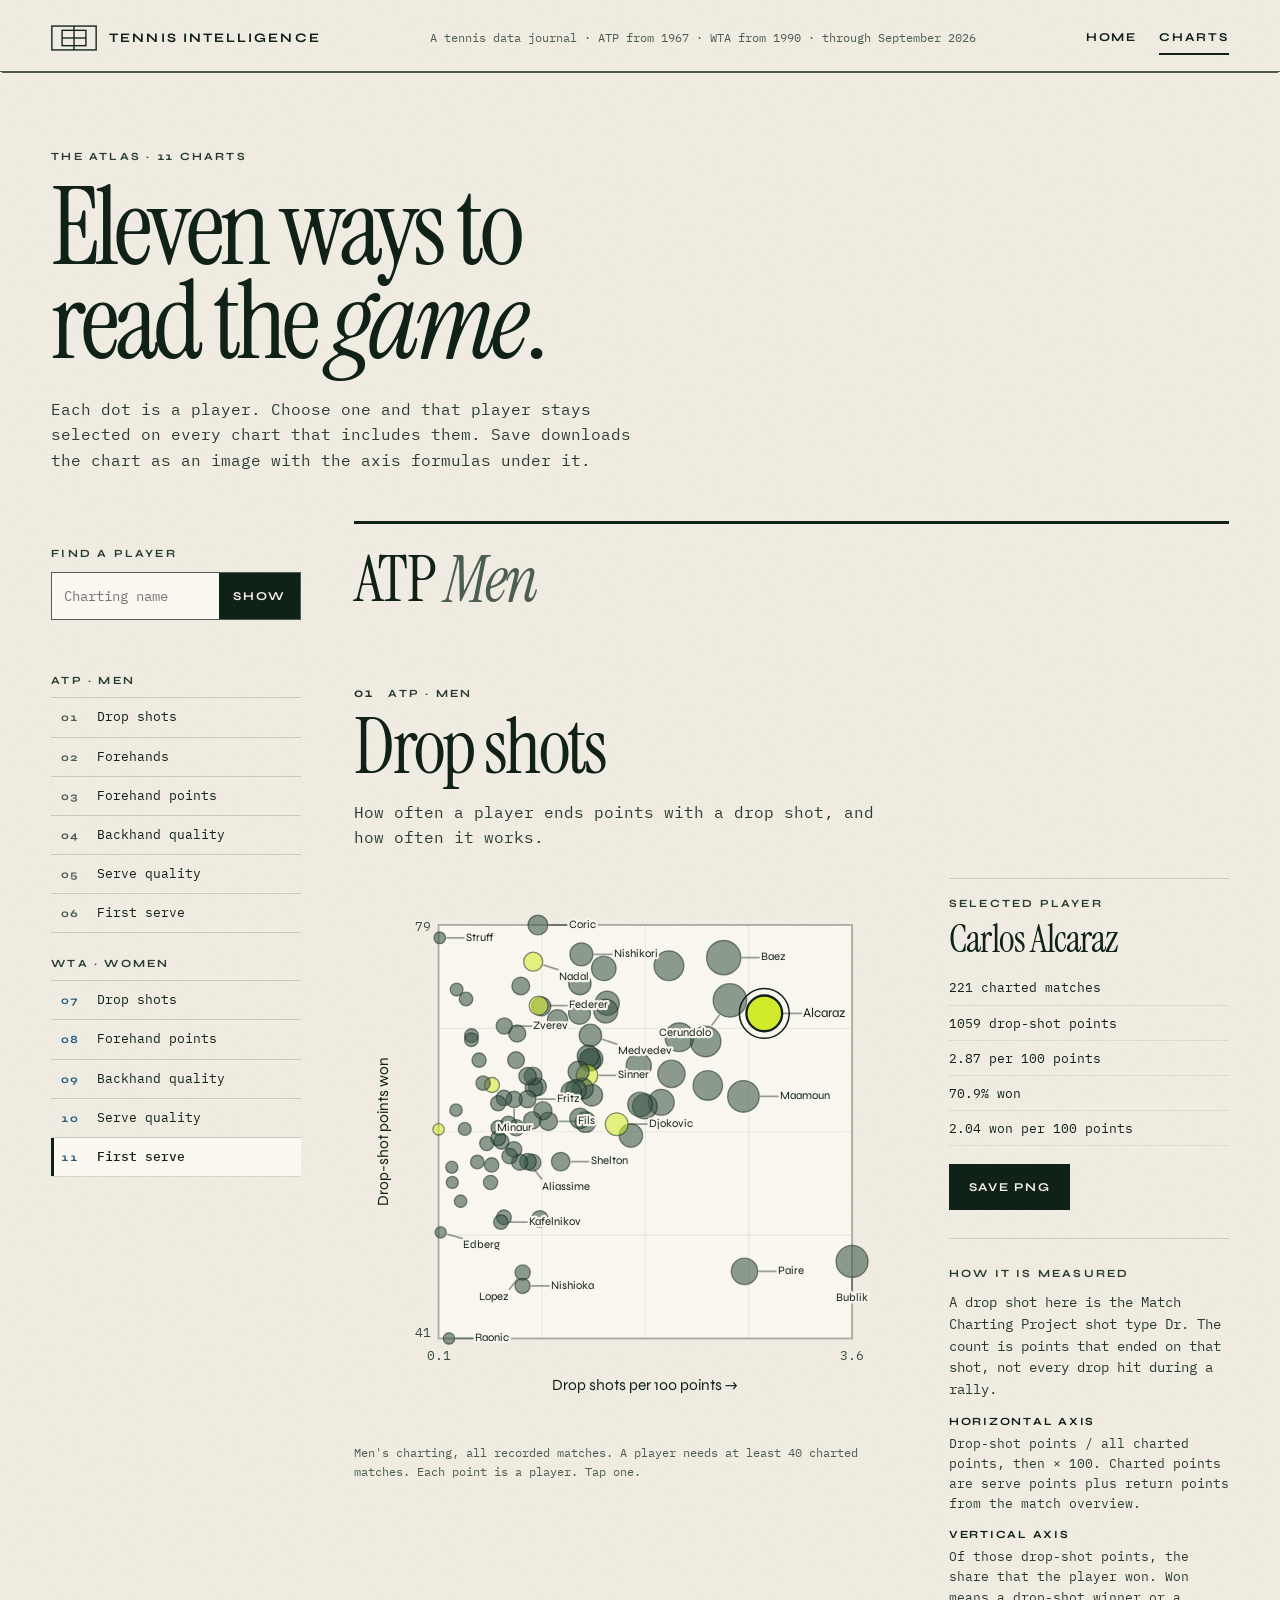
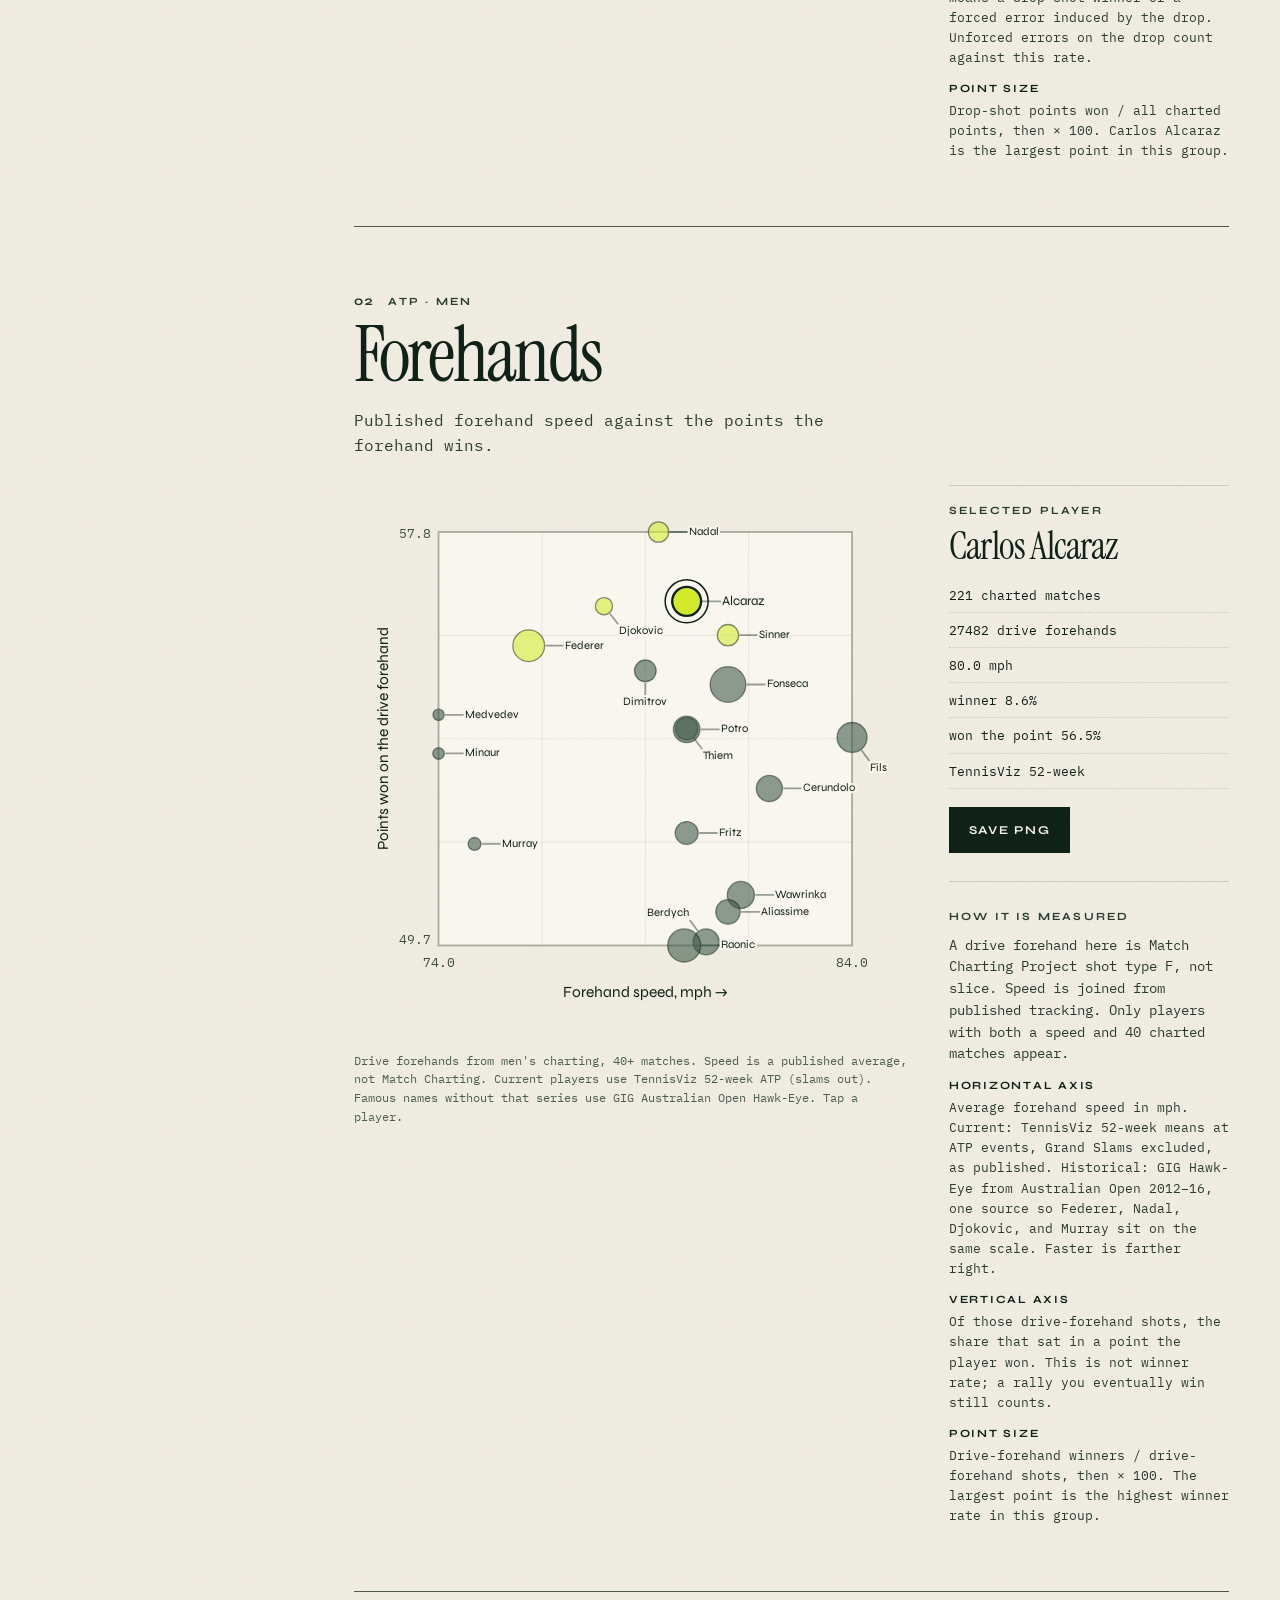
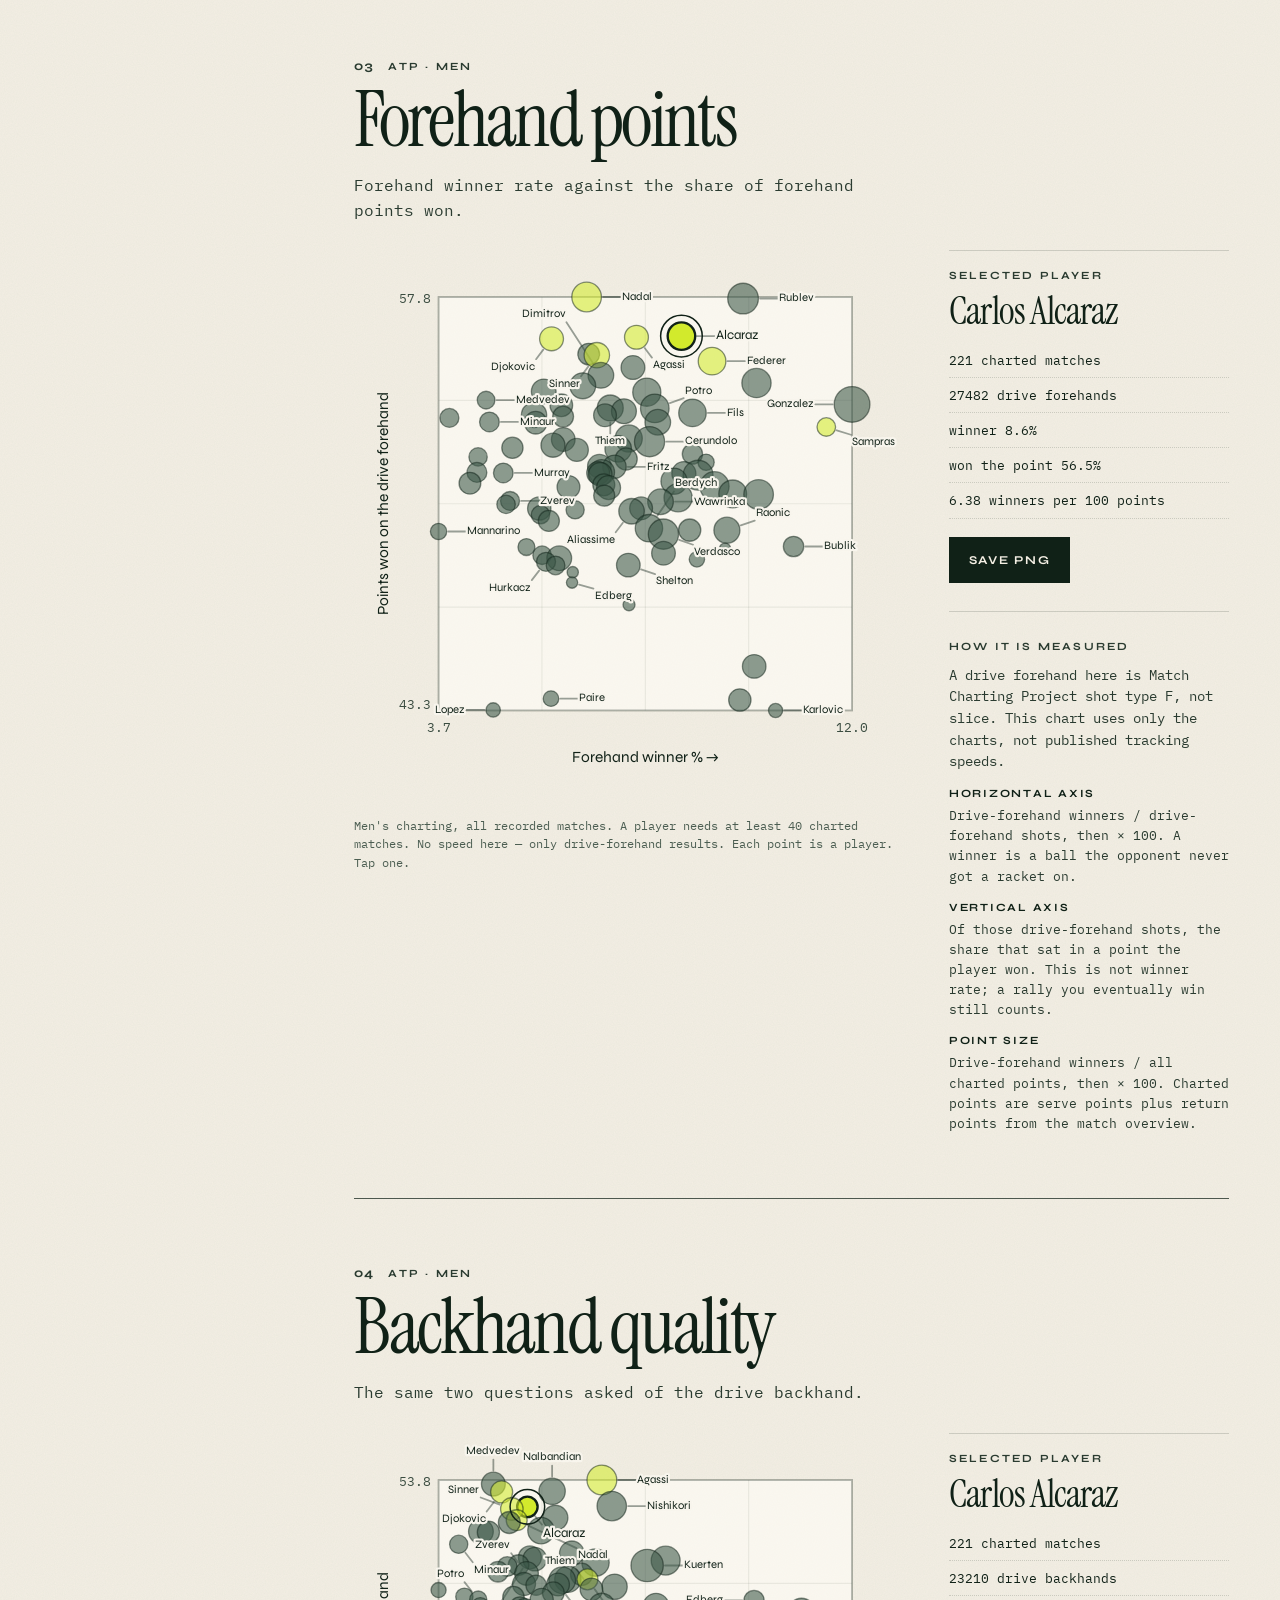
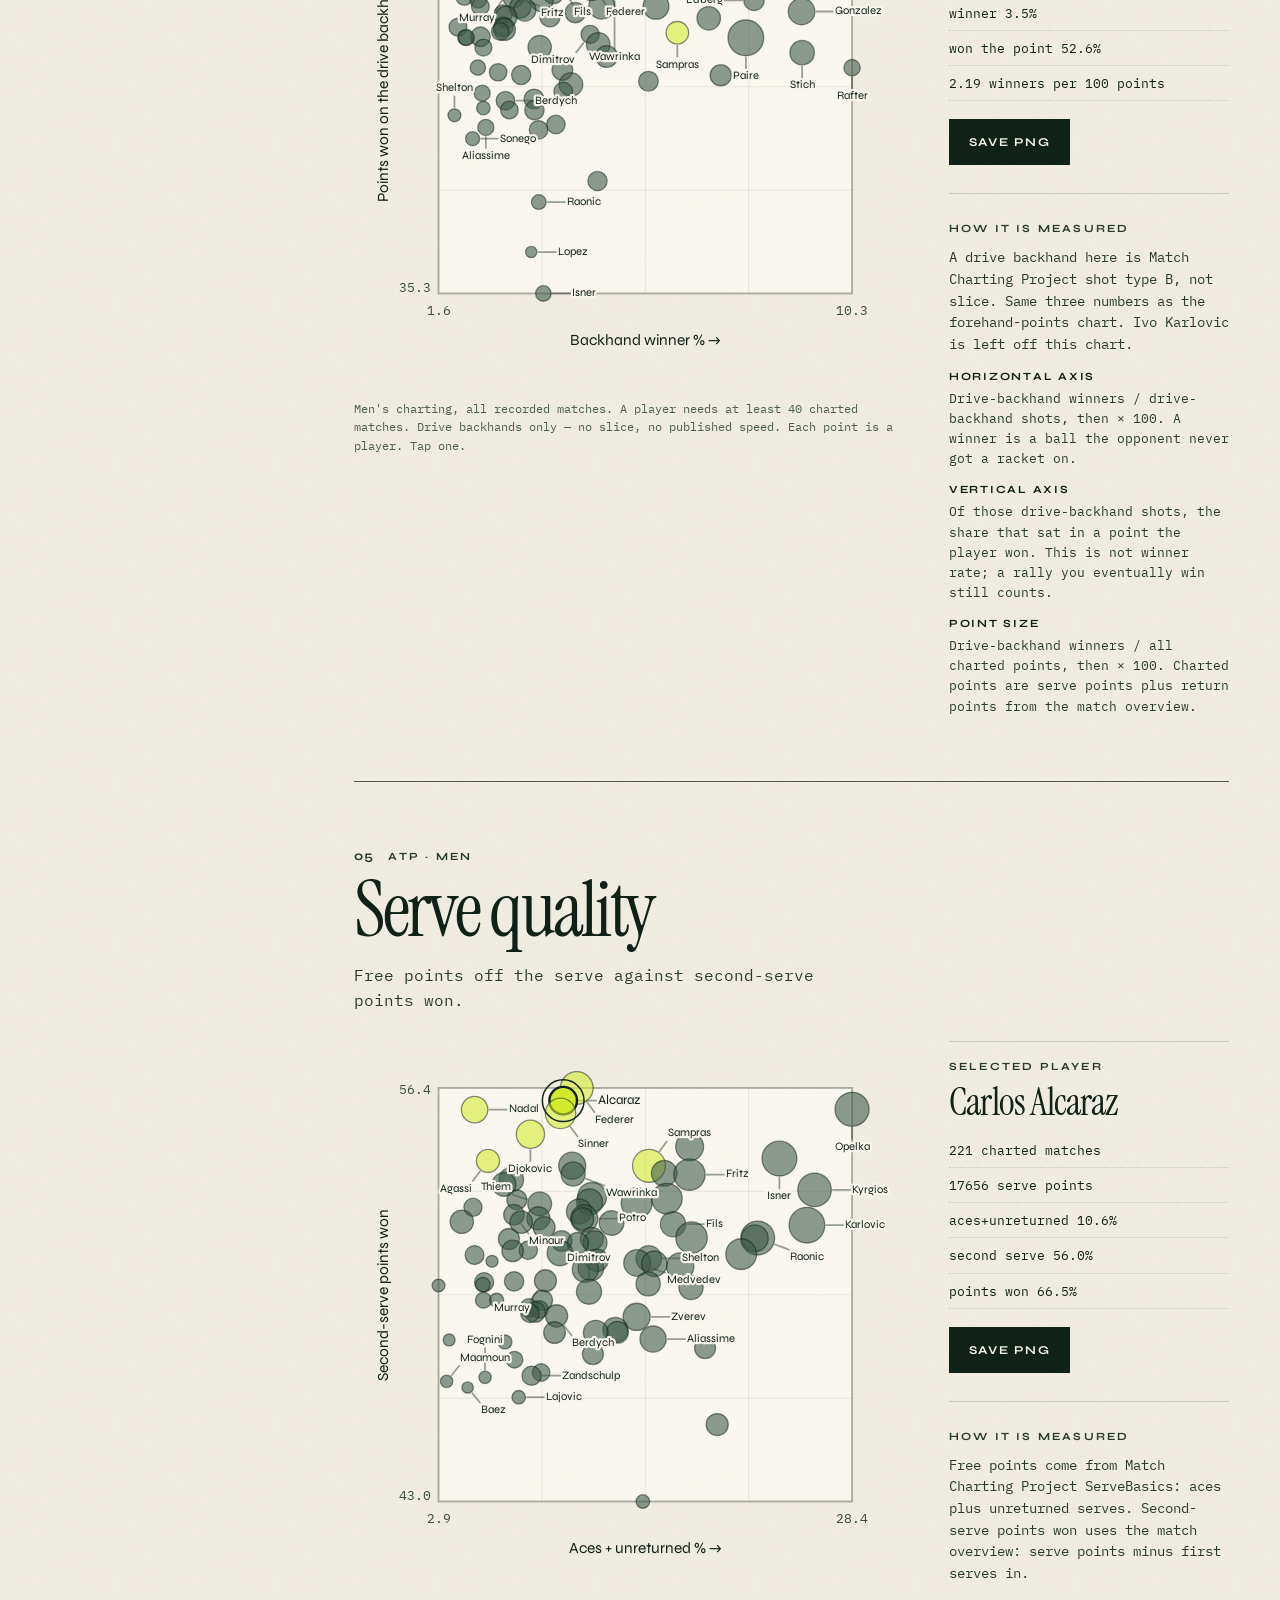
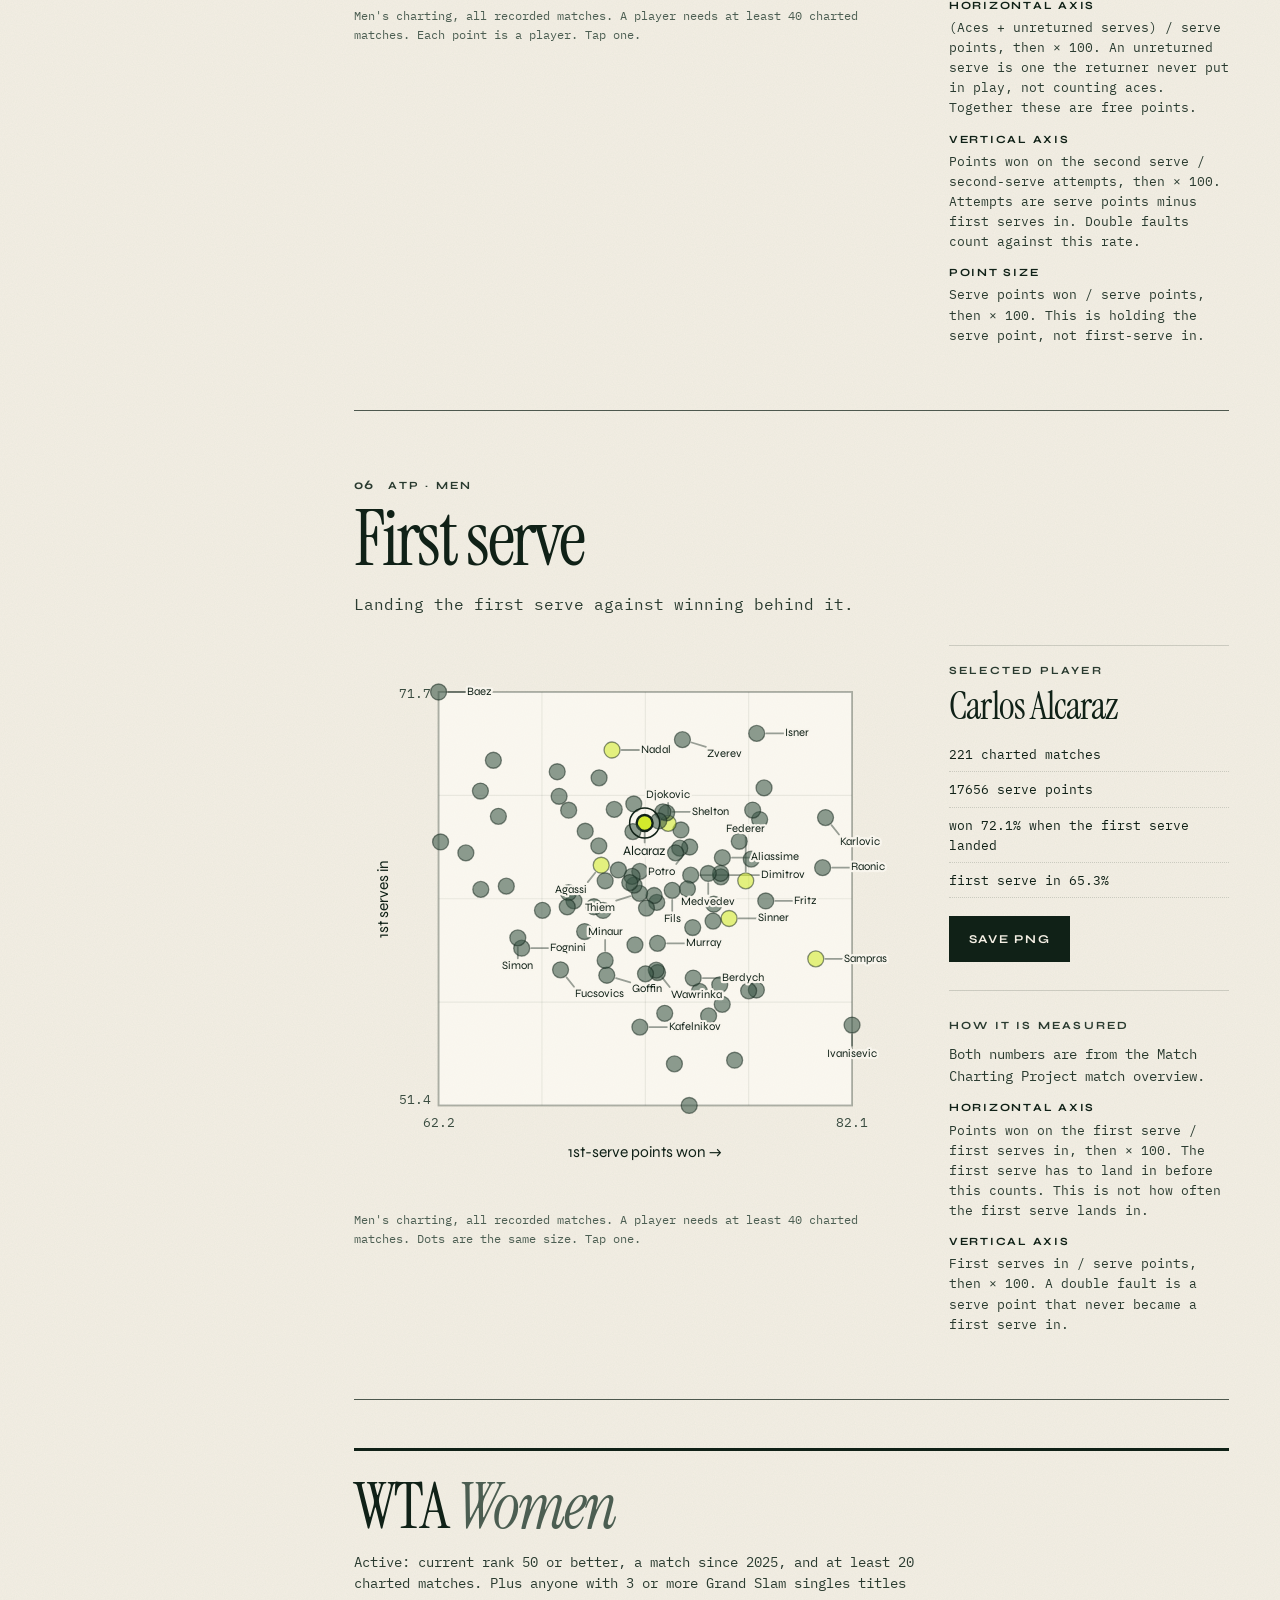
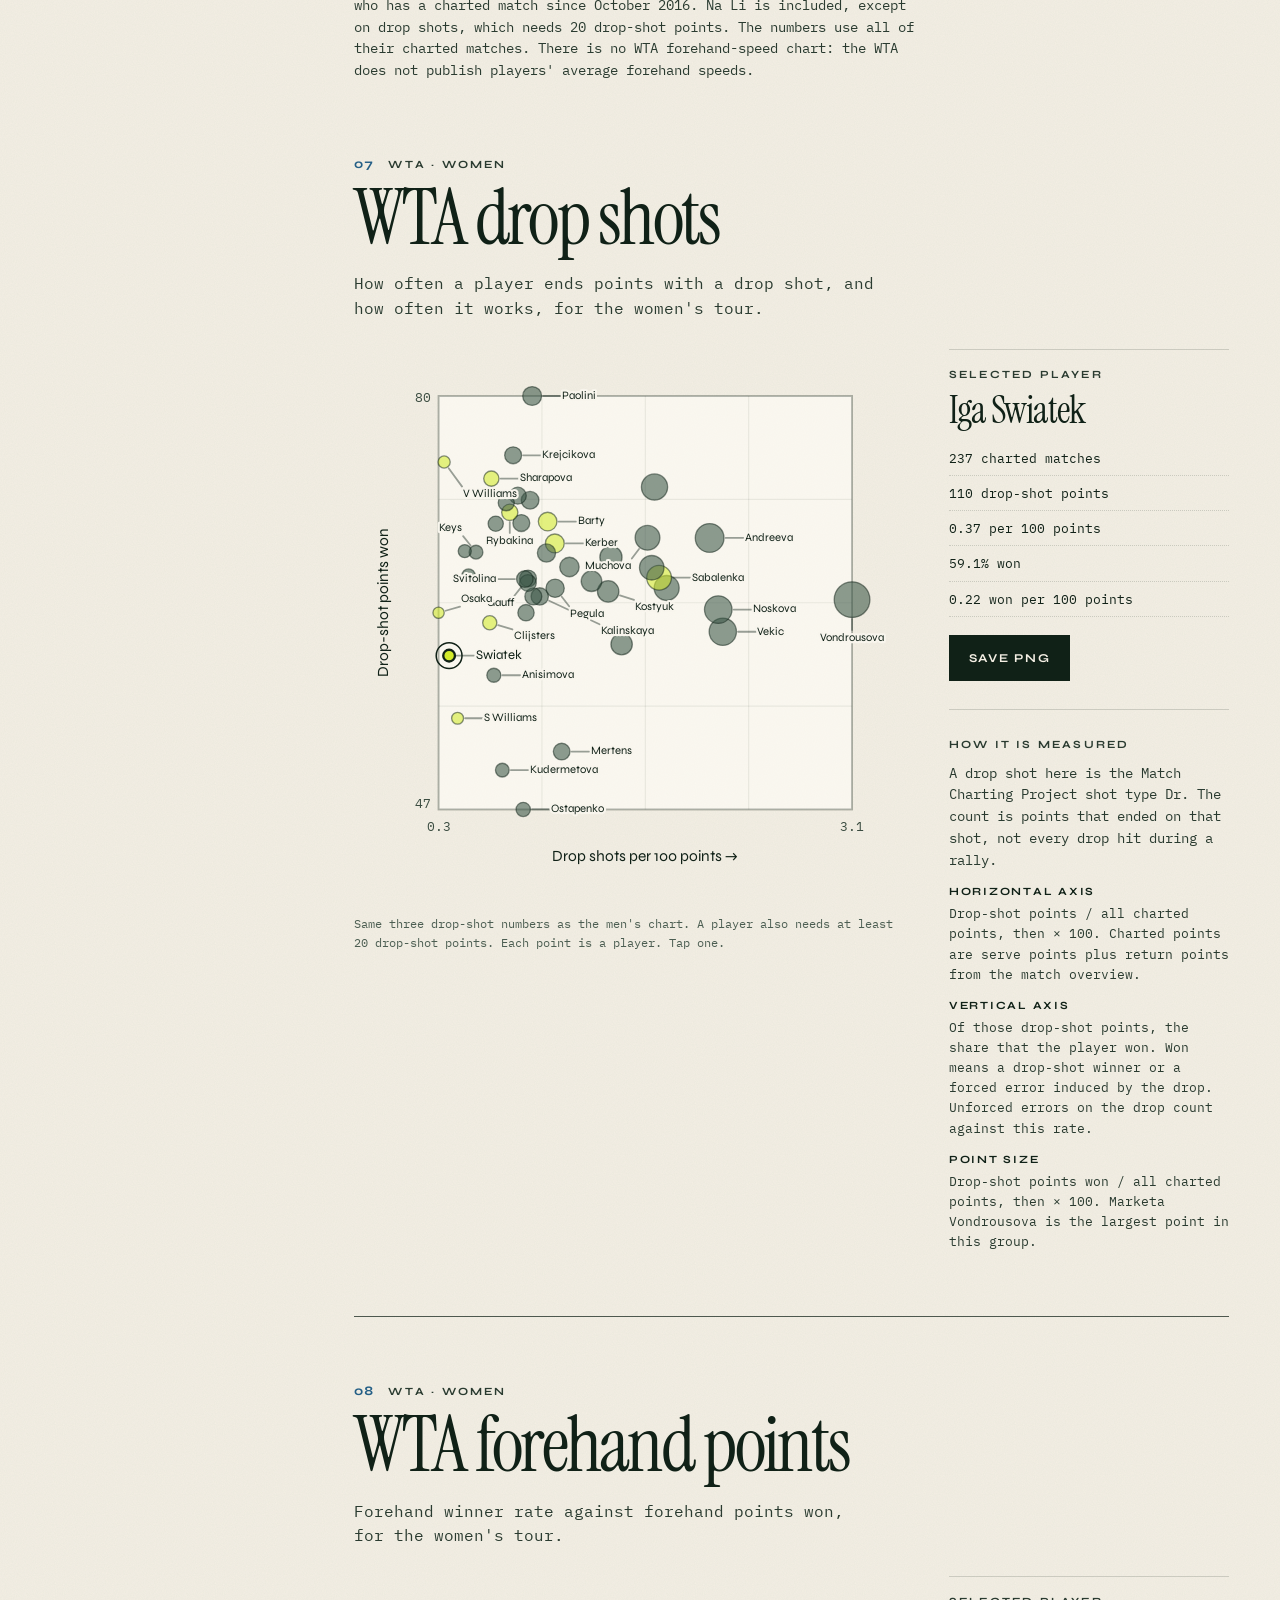
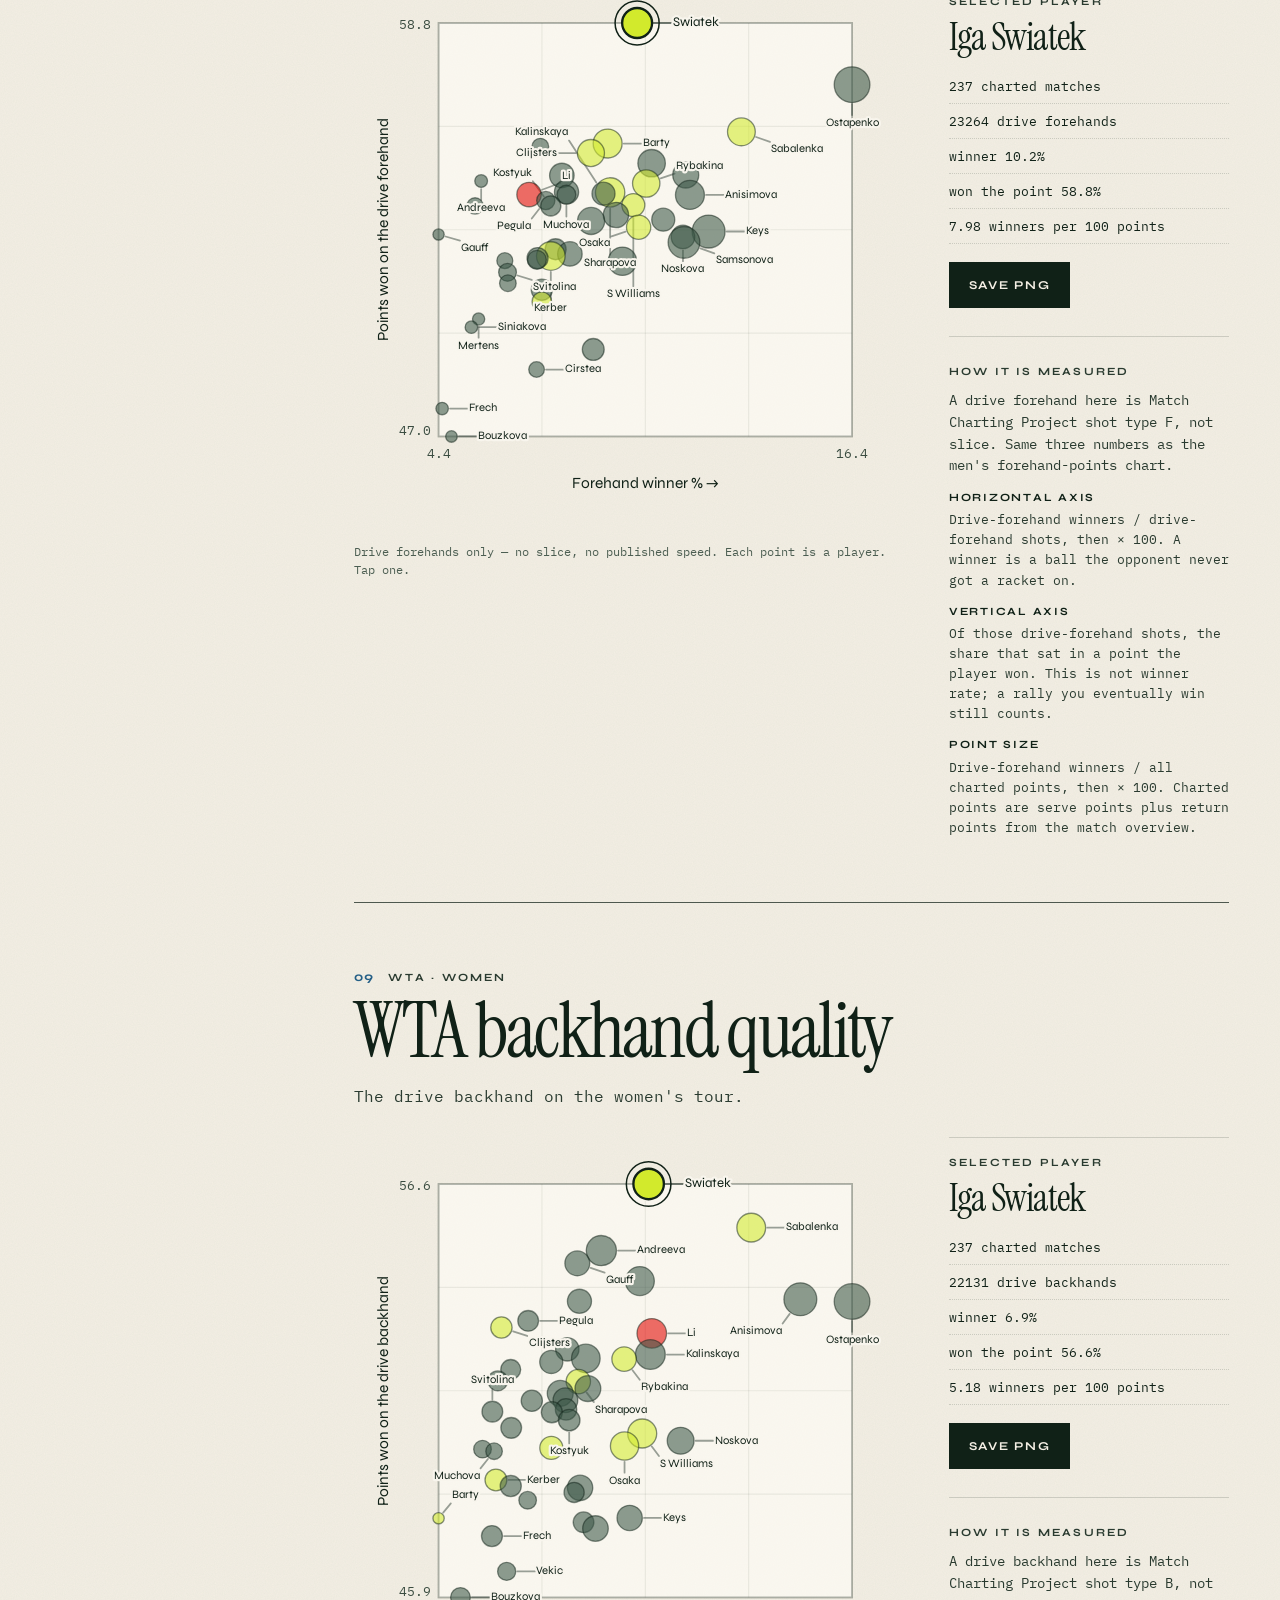
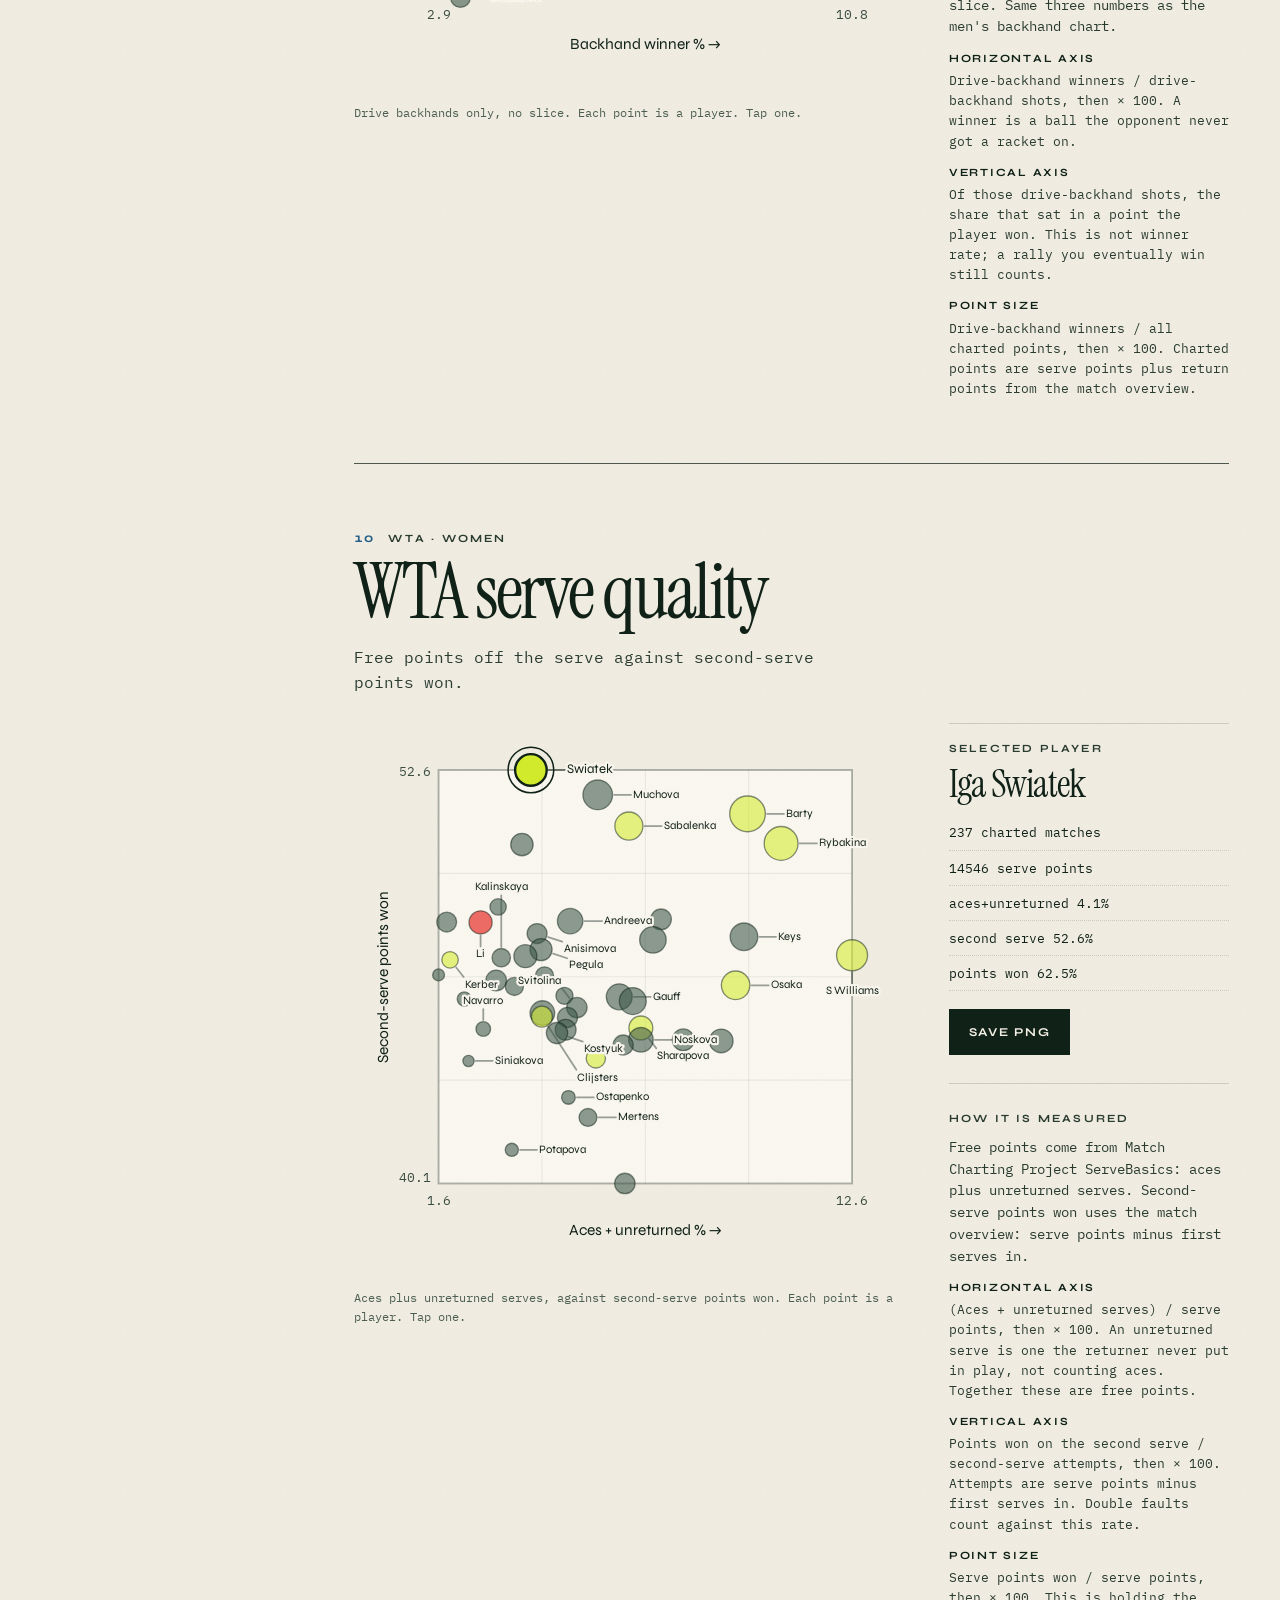
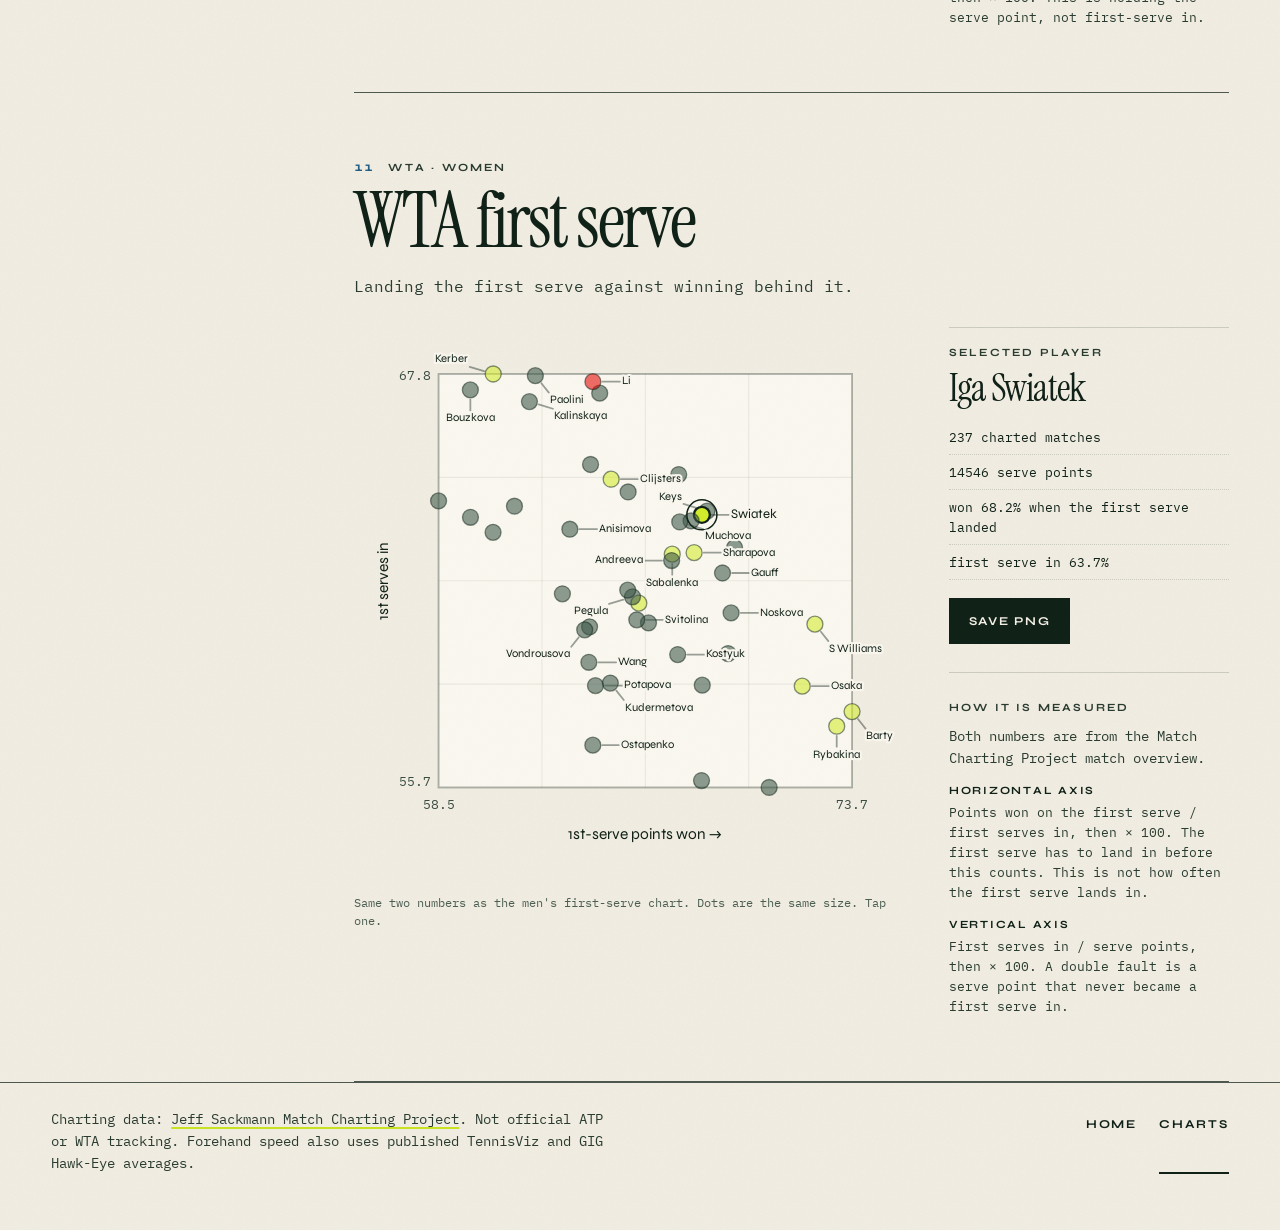
==== commit 66ea3a10: "Add the WTA drop-shot chart and keep long phone labels on screen. Co-authored-by: Cursor <cursoragen" ====
--- a/charts/index.html
+++ b/charts/index.html
@@ -4,7 +4,7 @@
 <meta charset="utf-8">
 <meta name="viewport" content="width=device-width, initial-scale=1">
 <title>Charts · Tennis Intelligence</title>
-<meta name="description" content="Ten ATP and WTA match-charting scatters, with the formula for each axis.">
+<meta name="description" content="Eleven ATP and WTA match-charting scatters, with the formula for each axis.">
 <meta name="theme-color" content="#f4efe4">
 <link rel="preconnect" href="https://fonts.googleapis.com">
 <link rel="preconnect" href="https://fonts.gstatic.com" crossorigin>
@@ -32,8 +32,8 @@
 
 <main id="main" class="desk">
   <section class="opener" aria-labelledby="charts-title">
-    <p class="kicker">The atlas · <span class="num">10</span> charts</p>
-    <h1 id="charts-title">Ten ways to read the <em>game</em>.</h1>
+    <p class="kicker">The atlas · <span class="num">11</span> charts</p>
+    <h1 id="charts-title">Eleven ways to read the <em>game</em>.</h1>
     <p class="pitch">Each dot is a player. Choose one and that player stays selected on every chart that includes them. Save downloads the chart as an image with the axis formulas under it.</p>
   </section>
 
@@ -62,10 +62,11 @@
       <div class="wta">
         <h2>WTA · Women</h2>
         <ol>
-          <li><a href="#chart-wtaFh"><span class="num">07</span>Forehand points</a></li>
-          <li><a href="#chart-wtaBh"><span class="num">08</span>Backhand quality</a></li>
-          <li><a href="#chart-wtaSv"><span class="num">09</span>Serve quality</a></li>
-          <li><a href="#chart-wtaFs"><span class="num">10</span>First serve</a></li>
+          <li><a href="#chart-wtaDr"><span class="num">07</span>Drop shots</a></li>
+          <li><a href="#chart-wtaFh"><span class="num">08</span>Forehand points</a></li>
+          <li><a href="#chart-wtaBh"><span class="num">09</span>Backhand quality</a></li>
+          <li><a href="#chart-wtaSv"><span class="num">10</span>Serve quality</a></li>
+          <li><a href="#chart-wtaFs"><span class="num">11</span>First serve</a></li>
         </ol>
       </div>
     </nav>
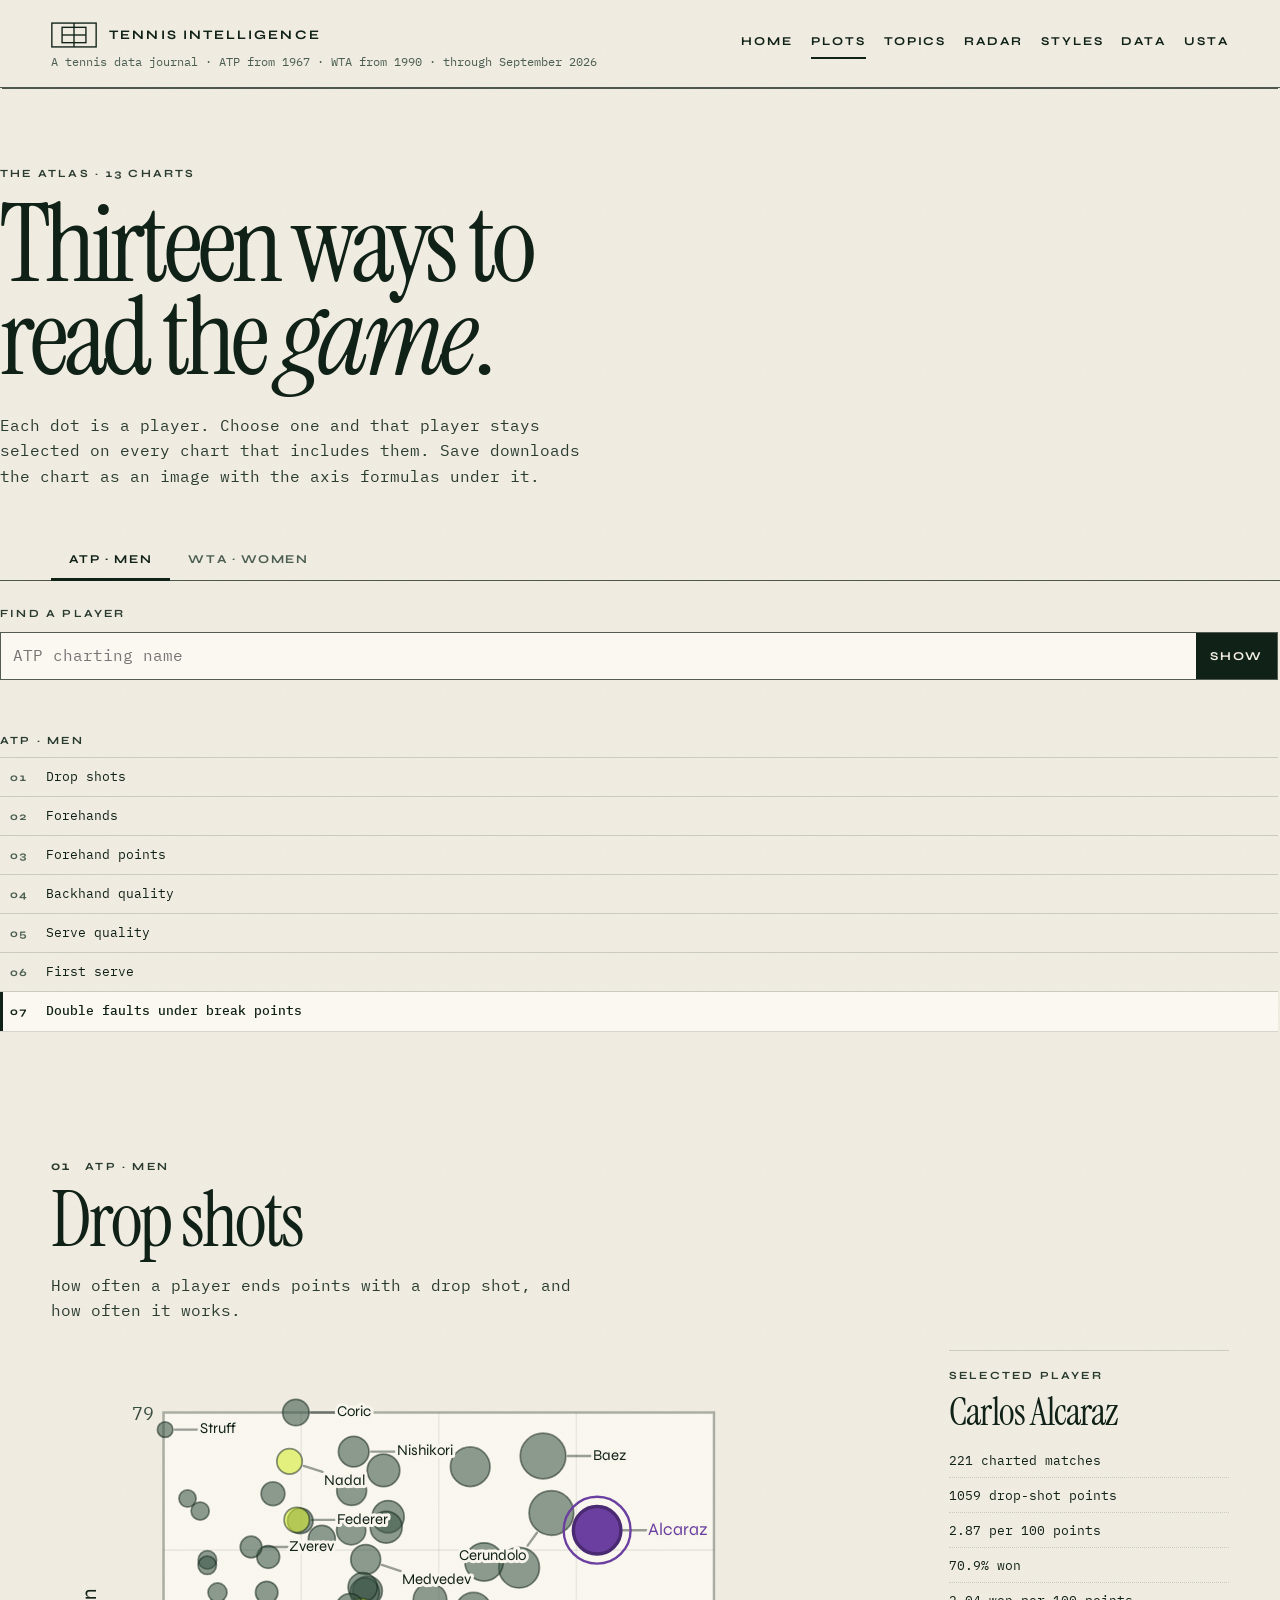
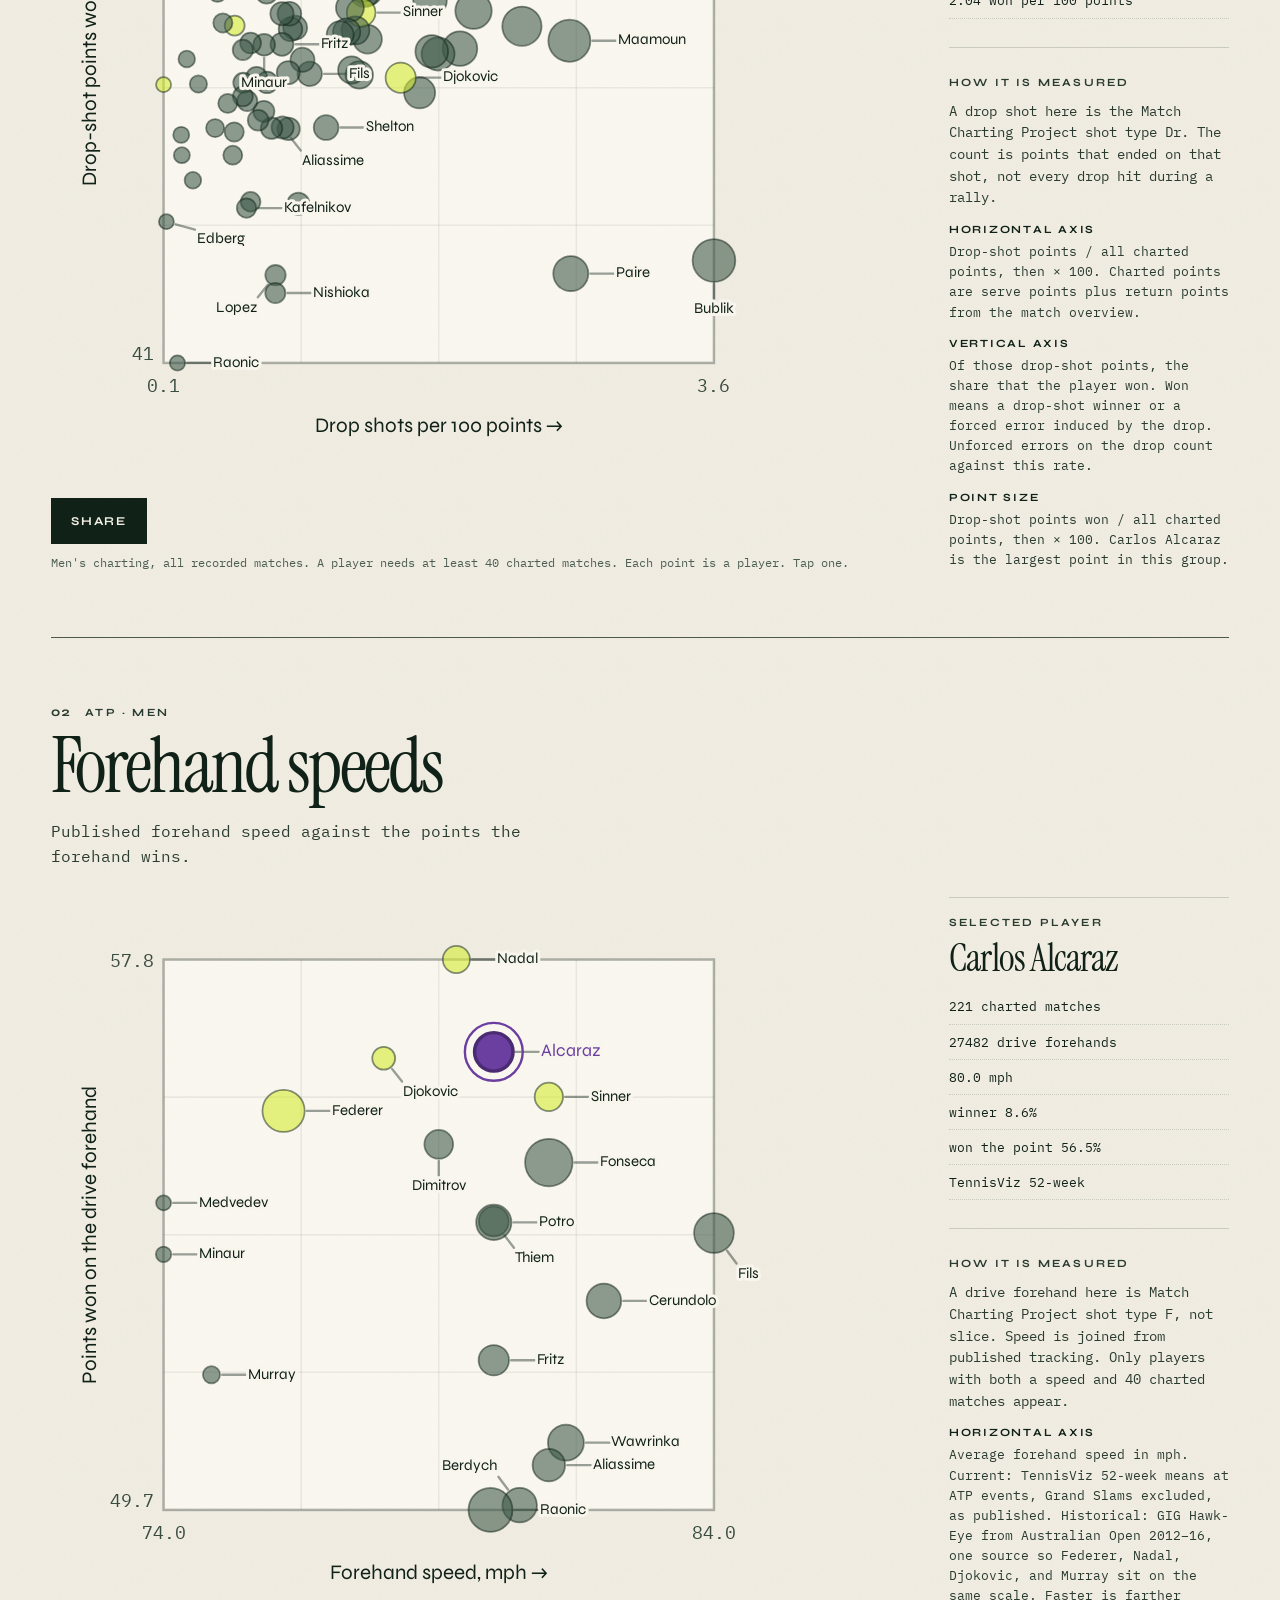
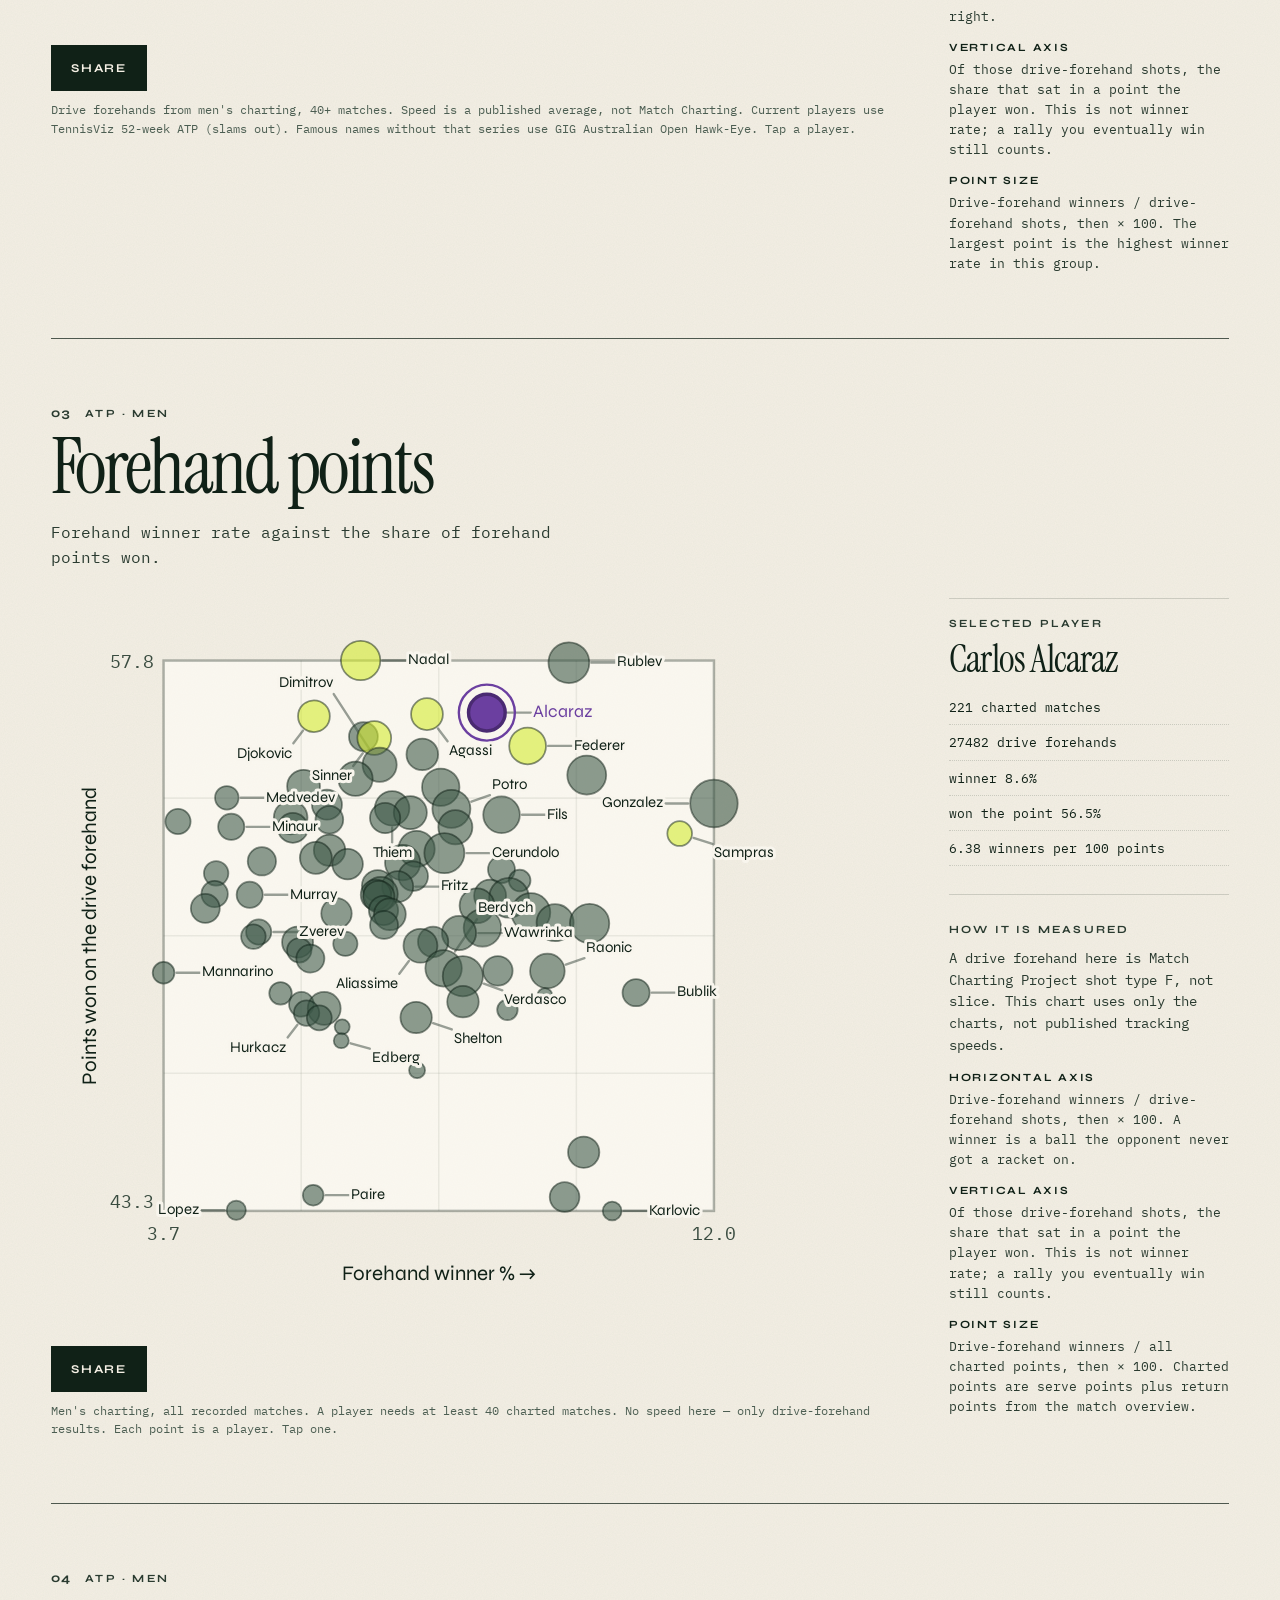
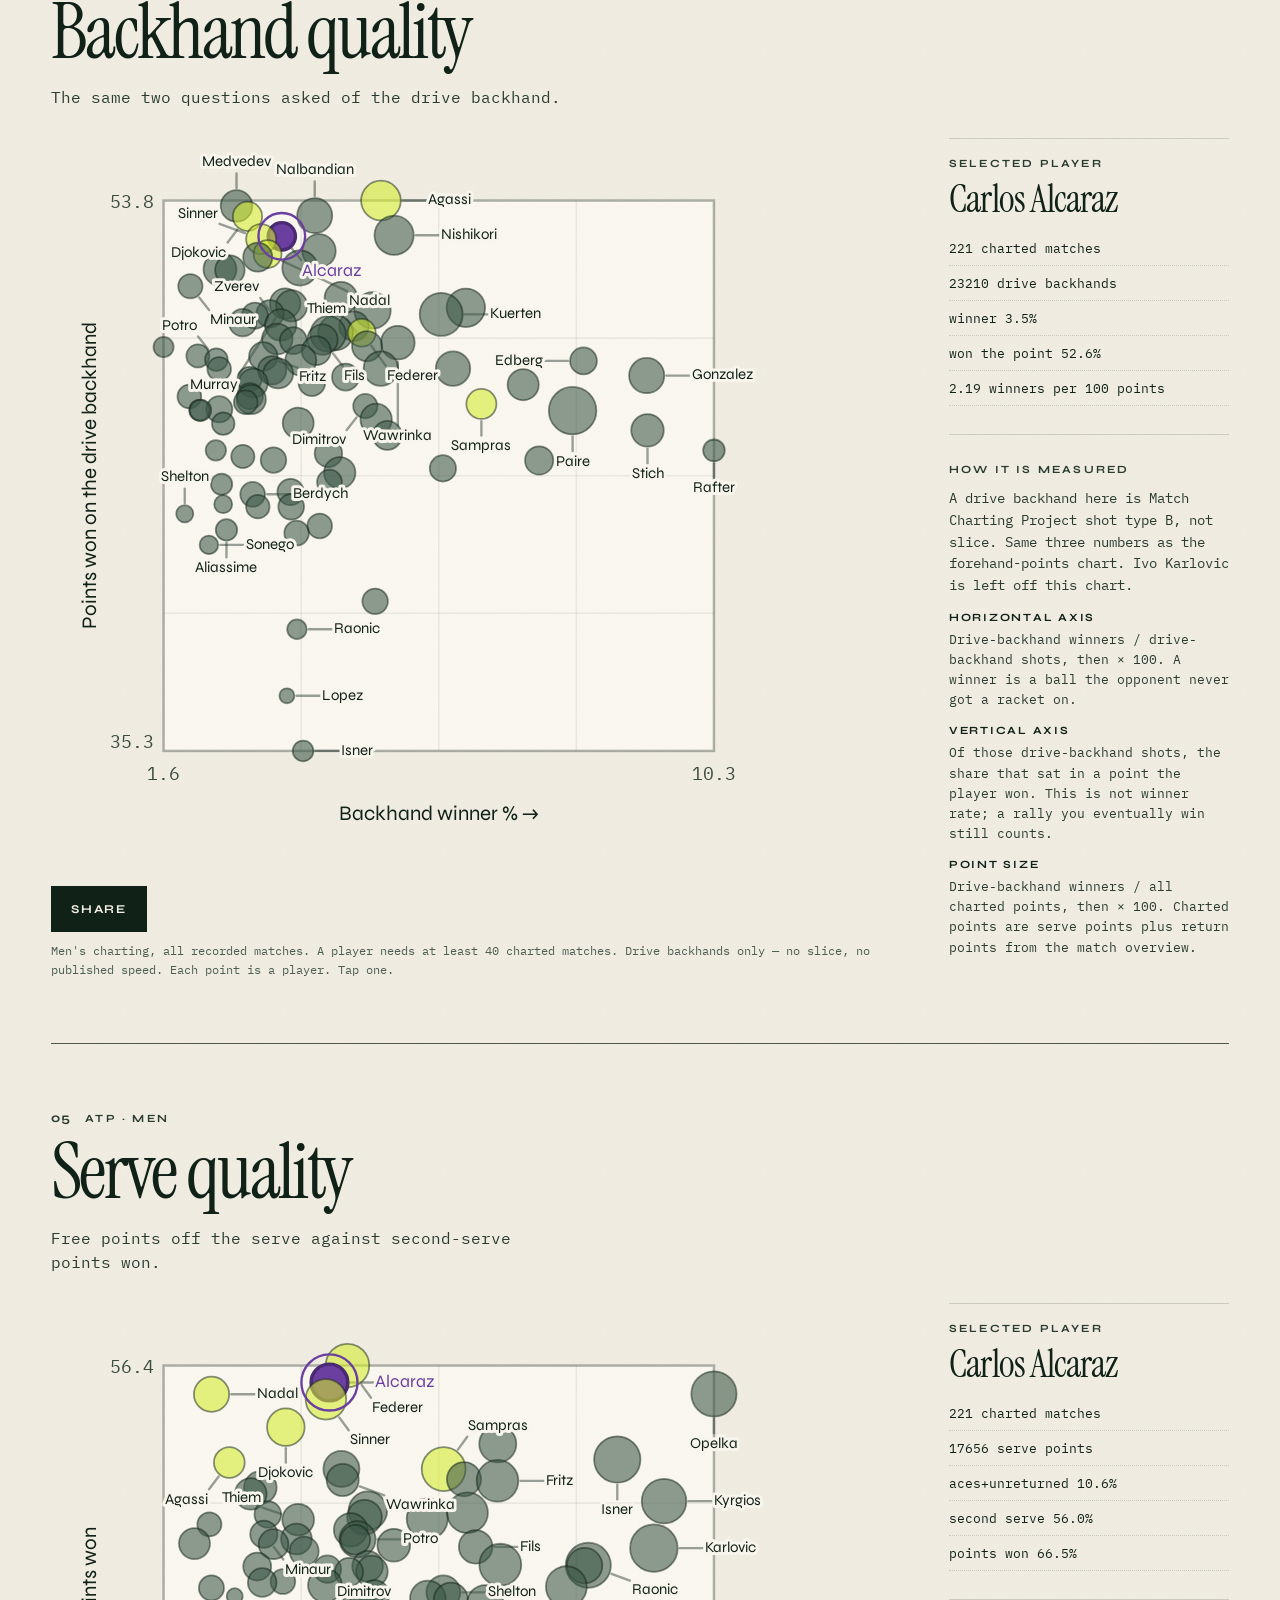
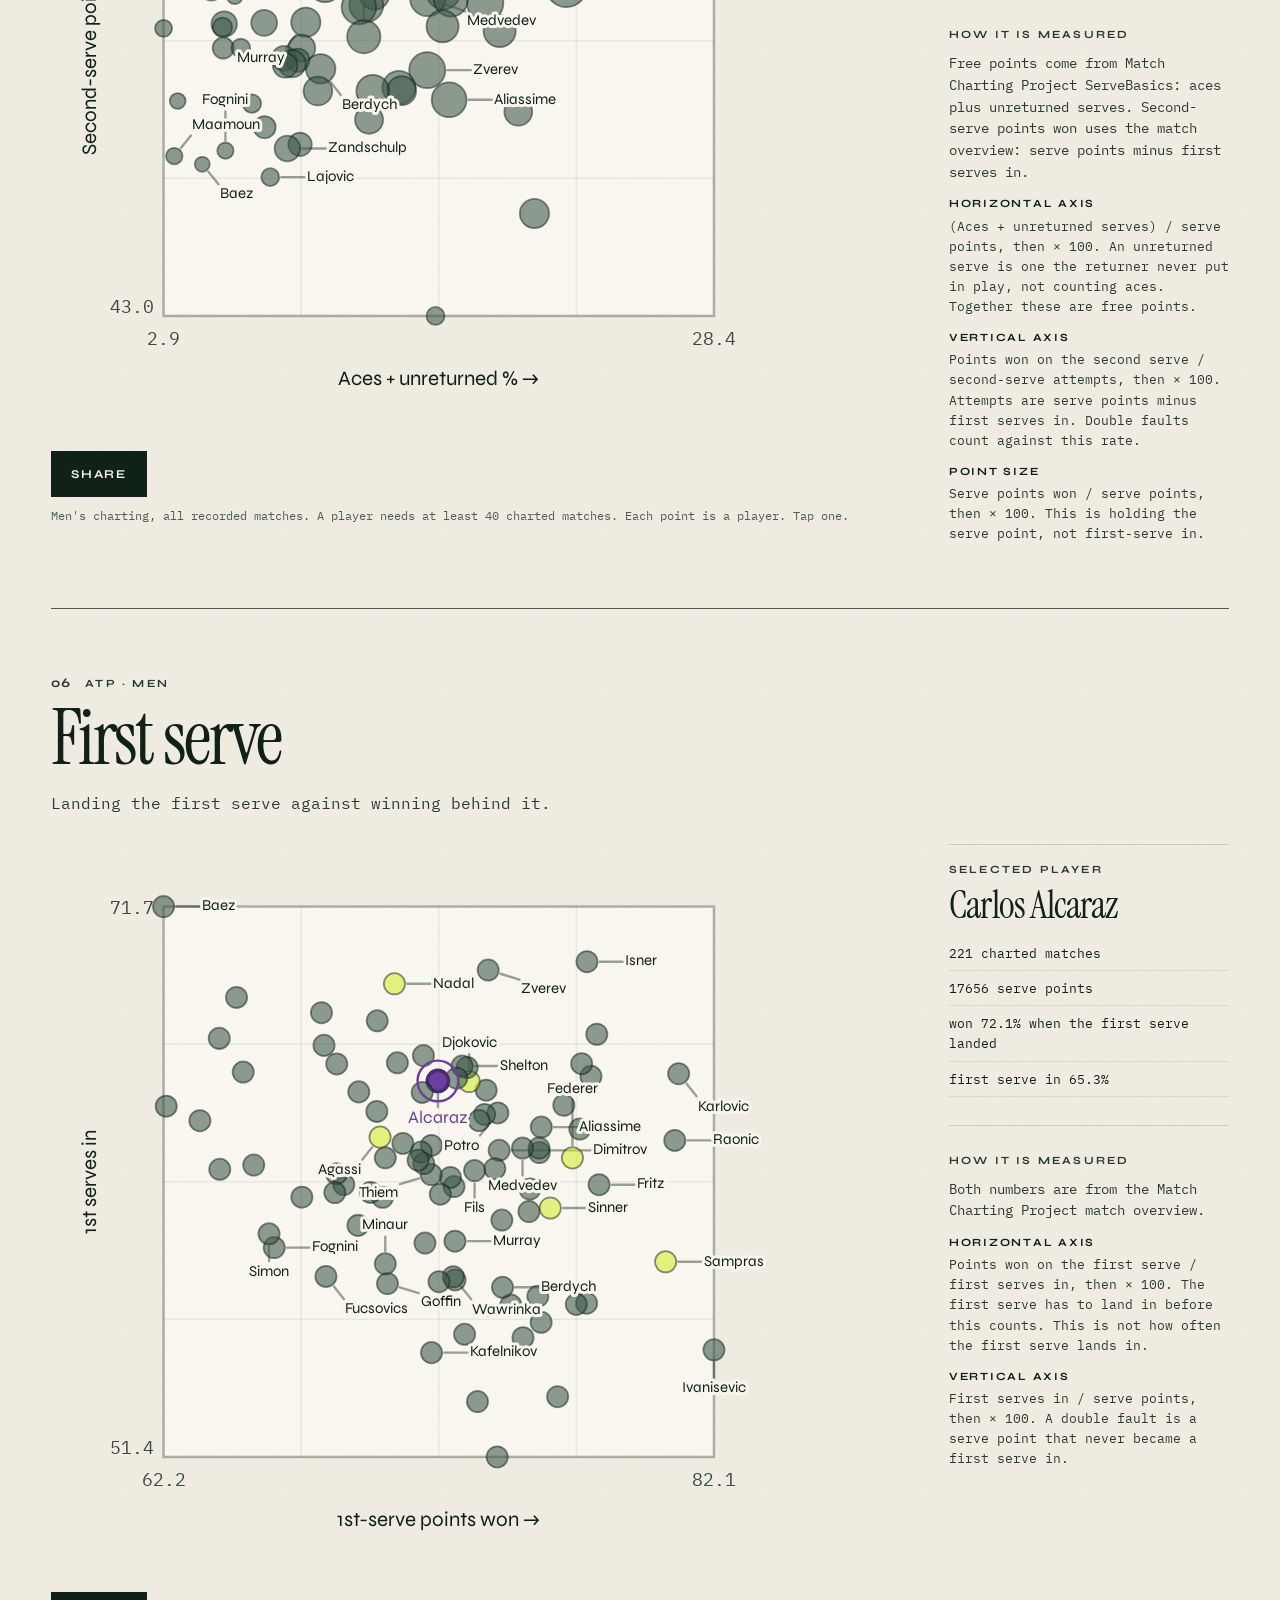
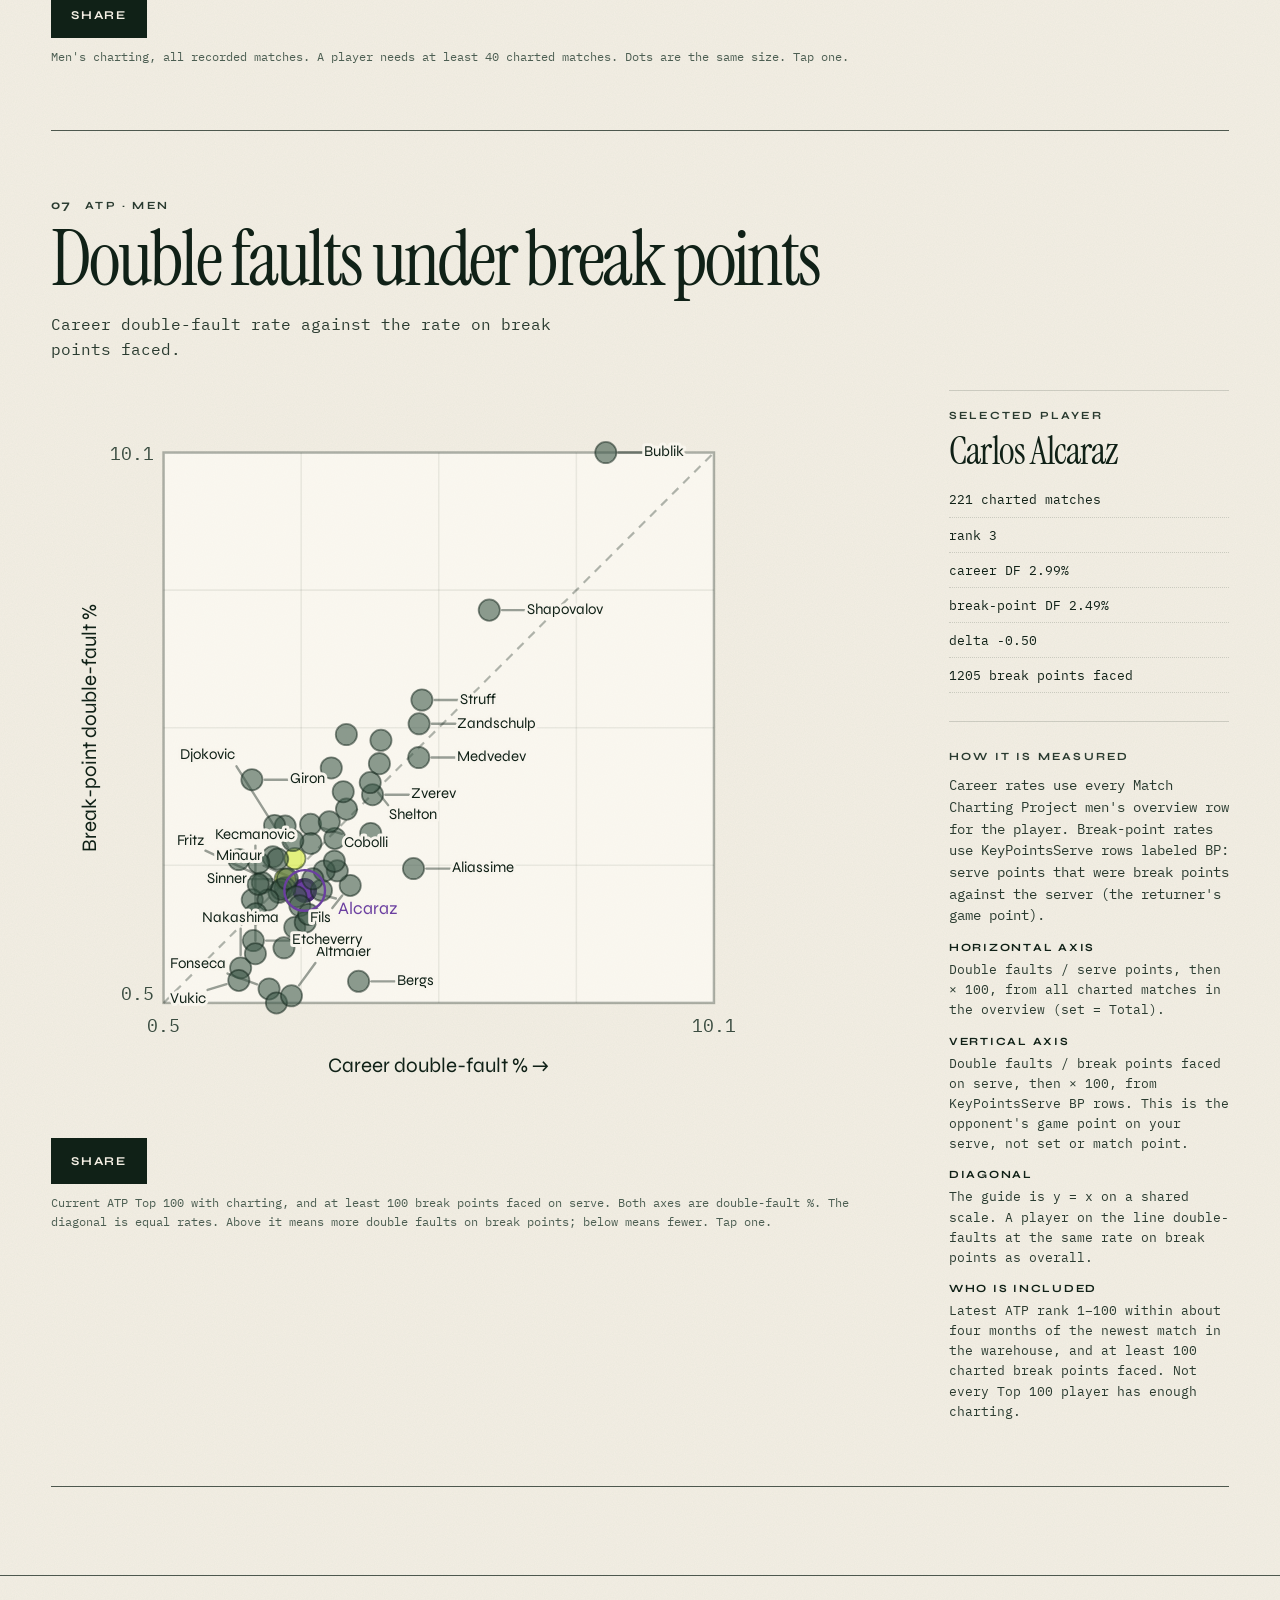
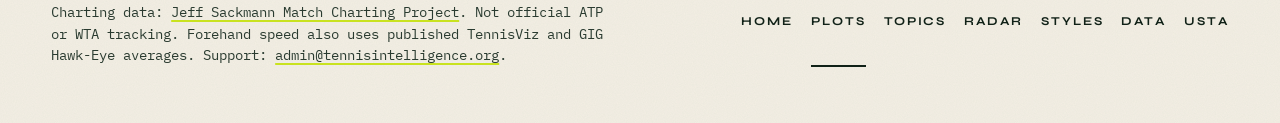
==== commit 45702b55: "Snapshot: the working tree as deployed to tennisintelligence.org on 2026-11-25 (board, chart changes" ====
--- a/charts/index.html
+++ b/charts/index.html
@@ -4,51 +4,66 @@
 <meta charset="utf-8">
 <meta name="viewport" content="width=device-width, initial-scale=1">
 <title>Charts · Tennis Intelligence</title>
-<meta name="description" content="Eleven ATP and WTA match-charting scatters, with the formula for each axis.">
+<meta name="description" content="Thirteen ATP and WTA match-charting scatters, with the formula for each axis.">
 <meta name="theme-color" content="#f4efe4">
 <link rel="preconnect" href="https://fonts.googleapis.com">
 <link rel="preconnect" href="https://fonts.gstatic.com" crossorigin>
 <link href="https://fonts.googleapis.com/css2?family=IBM+Plex+Mono:wght@400;500&family=Instrument+Serif:ital@0;1&family=Syne:wght@600;700&display=swap" rel="stylesheet">
-<link rel="stylesheet" href="../assets/site.css?v=4">
+<link rel="stylesheet" href="../assets/site.css?v=17">
 </head>
 <body class="charts-page">
 <a class="skip" href="#main">Skip to content</a>
 <header class="masthead">
-  <a class="brand" href="../">
-    <svg class="mark" viewBox="0 0 54 30" aria-hidden="true">
-      <rect x="1" y="1" width="52" height="28"></rect>
-      <line x1="27" y1="1" x2="27" y2="29"></line>
-      <rect x="13" y="6" width="28" height="18"></rect>
-      <line x1="13" y1="15" x2="41" y2="15"></line>
-    </svg>
-    <span>Tennis Intelligence</span>
-  </a>
-  <p class="issue">A tennis data journal · ATP from 1967 · WTA from 1990 · through September 2026</p>
+  <div class="brand-block">
+    <a class="brand" href="../">
+      <svg class="mark" viewBox="0 0 54 30" aria-hidden="true">
+        <rect x="1" y="1" width="52" height="28"></rect>
+        <line x1="27" y1="1" x2="27" y2="29"></line>
+        <rect x="13" y="6" width="28" height="18"></rect>
+        <line x1="13" y1="15" x2="41" y2="15"></line>
+      </svg>
+      <span>Tennis Intelligence</span>
+    </a>
+    <p class="issue">A tennis data journal · ATP from 1967 · WTA from 1990 · through September 2026</p>
+  </div>
   <nav class="site-nav" aria-label="Site">
     <a href="../">Home</a>
-    <a href="./" aria-current="page">Charts</a>
+    <a href="../plots/" aria-current="page">Plots</a>
+    <a href="../topics/">Topics</a>
+    <a href="../radar/">Radar</a>
+    <a href="../styles/">Styles</a>
+    <a href="../data/">Data</a>
+    <a href="../usta/">USTA</a>
   </nav>
 </header>
 
 <main id="main" class="desk">
   <section class="opener" aria-labelledby="charts-title">
-    <p class="kicker">The atlas · <span class="num">11</span> charts</p>
-    <h1 id="charts-title">Eleven ways to read the <em>game</em>.</h1>
+    <p class="kicker">The atlas · <span class="num">13</span> charts</p>
+    <h1 id="charts-title">Thirteen ways to read the <em>game</em>.</h1>
     <p class="pitch">Each dot is a player. Choose one and that player stays selected on every chart that includes them. Save downloads the chart as an image with the axis formulas under it.</p>
   </section>
+
+  <div class="tabs" role="tablist" aria-label="Tour">
+    <button type="button" role="tab" id="tab-atp" aria-controls="panel-atp" aria-selected="true">ATP · Men</button>
+    <button type="button" role="tab" id="tab-wta" aria-controls="panel-wta" aria-selected="false">WTA · Women</button>
+  </div>
 
   <aside class="rail" aria-label="Find a player and chart index">
     <form class="finder" id="finder" role="search">
       <label class="kicker" for="player">Find a player</label>
       <div class="line">
-        <input id="player" name="player" type="search" list="player-names" placeholder="Charting name" autocomplete="off" enterkeyhint="search">
+        <div class="finder-field">
+          <input id="player" name="player" type="search" list="player-names" placeholder="Charting name" autocomplete="off" enterkeyhint="search">
+          <button type="button" class="finder-clear" id="player-clear" hidden aria-label="Clear player">×</button>
+        </div>
         <button type="submit" class="button">Show</button>
       </div>
       <datalist id="player-names"></datalist>
       <p class="finder-note" id="finder-note" role="status"></p>
     </form>
     <nav class="toc" aria-label="Charts">
-      <div>
+      <div class="toc-atp">
         <h2>ATP · Men</h2>
         <ol>
           <li><a href="#chart-drop"><span class="num">01</span>Drop shots</a></li>
@@ -57,46 +72,47 @@
           <li><a href="#chart-bh"><span class="num">04</span>Backhand quality</a></li>
           <li><a href="#chart-serve"><span class="num">05</span>Serve quality</a></li>
           <li><a href="#chart-first"><span class="num">06</span>First serve</a></li>
+          <li><a href="#chart-dfbp"><span class="num">07</span>Double faults under break points</a></li>
         </ol>
       </div>
-      <div class="wta">
+      <div class="toc-wta wta" hidden>
         <h2>WTA · Women</h2>
         <ol>
-          <li><a href="#chart-wtaDr"><span class="num">07</span>Drop shots</a></li>
-          <li><a href="#chart-wtaFh"><span class="num">08</span>Forehand points</a></li>
-          <li><a href="#chart-wtaBh"><span class="num">09</span>Backhand quality</a></li>
-          <li><a href="#chart-wtaSv"><span class="num">10</span>Serve quality</a></li>
-          <li><a href="#chart-wtaFs"><span class="num">11</span>First serve</a></li>
+          <li><a href="#chart-wtaDr"><span class="num">01</span>Drop shots</a></li>
+          <li><a href="#chart-wtaFh"><span class="num">02</span>Forehand points</a></li>
+          <li><a href="#chart-wtaBh"><span class="num">03</span>Backhand quality</a></li>
+          <li><a href="#chart-wtaSv"><span class="num">04</span>Serve quality</a></li>
+          <li><a href="#chart-wtaFs"><span class="num">05</span>First serve</a></li>
+          <li><a href="#chart-wtaDfbp"><span class="num">06</span>Double faults under break points</a></li>
         </ol>
       </div>
     </nav>
   </aside>
 
   <div class="stream">
-    <section class="tour" aria-labelledby="atp-title">
-      <div class="tour-head">
-        <h2 id="atp-title">ATP <span>Men</span></h2>
-      </div>
+    <section class="tab-panel" id="panel-atp" role="tabpanel" aria-labelledby="tab-atp" data-tour="atp">
       <div id="atp"></div>
     </section>
-    <section class="tour" aria-labelledby="wta-title">
-      <div class="tour-head">
-        <h2 id="wta-title">WTA <span>Women</span></h2>
-        <p id="wta-lede"></p>
-      </div>
+    <section class="tab-panel" id="panel-wta" role="tabpanel" aria-labelledby="tab-wta" data-tour="wta" hidden>
+      <p class="panel-lede" id="wta-lede"></p>
       <div id="wta"></div>
     </section>
   </div>
 </main>
 
 <footer class="footer">
-  <p class="credit">Charting data: <a href="https://github.com/JeffSackmann/tennis_MatchChartingProject">Jeff Sackmann Match Charting Project</a>. Not official ATP or WTA tracking. Forehand speed also uses published TennisViz and GIG Hawk-Eye averages.</p>
+  <p class="credit">Charting data: <a href="https://github.com/JeffSackmann/tennis_MatchChartingProject">Jeff Sackmann Match Charting Project</a>. Not official ATP or WTA tracking. Forehand speed also uses published TennisViz and GIG Hawk-Eye averages. Support: <a href="mailto:admin@tennisintelligence.org">admin@tennisintelligence.org</a>.</p>
   <nav class="site-nav" aria-label="Footer">
     <a href="../">Home</a>
-    <a href="./" aria-current="page">Charts</a>
+    <a href="../plots/" aria-current="page">Plots</a>
+    <a href="../topics/">Topics</a>
+    <a href="../radar/">Radar</a>
+    <a href="../styles/">Styles</a>
+    <a href="../data/">Data</a>
+    <a href="../usta/">USTA</a>
   </nav>
 </footer>
 <p class="sr-only" id="announce" aria-live="polite"></p>
-<script type="module" src="../assets/charts.js?v=4"></script>
+<script type="module" src="../assets/charts.js?v=17"></script>
 </body>
 </html>
--- a/assets/site.css
+++ b/assets/site.css
@@ -45,7 +45,7 @@
 }
 .skip:focus { top: 12px; }
 
-.kicker {
+.kicker, .eyebrow {
   margin: 0;
   font-family: var(--label);
   font-weight: 700;
@@ -62,18 +62,22 @@
   margin: 0 auto;
   padding: 22px var(--pad) 16px;
   display: grid;
-  grid-template-columns: auto 1fr auto;
-  align-items: center;
-  gap: 24px;
+  grid-template-columns: 1fr auto;
+  align-items: start;
+  gap: 18px 28px;
   border-bottom: 1px solid var(--rule-strong);
   box-shadow: 0 3px 0 -2px var(--rule-strong);
 }
+.brand-block { display: grid; gap: 6px; min-width: 0; }
 .brand { display: inline-flex; align-items: center; gap: 12px; text-decoration: none; }
 .brand span { font-family: var(--label); font-weight: 700; font-size: 13px; letter-spacing: 0.16em; text-transform: uppercase; }
 .mark { width: 46px; height: 26px; }
 .mark rect, .mark line { fill: none; stroke: var(--ink); stroke-width: 1.6; }
-.issue { margin: 0; justify-self: center; color: var(--muted); font-size: 12px; text-align: center; }
-.site-nav { display: flex; gap: 22px; }
+.issue {
+  margin: 0; color: var(--muted); font-size: 12px; text-align: left; line-height: 1.4;
+  white-space: nowrap;
+}
+.site-nav { display: flex; flex-wrap: wrap; gap: 14px 18px; justify-content: flex-end; padding-top: 4px; }
 .site-nav a {
   font-family: var(--label); font-weight: 700; font-size: 12px; letter-spacing: 0.16em;
   text-transform: uppercase; text-decoration: none; padding: 6px 0;
@@ -87,7 +91,7 @@
 
 /* Buttons and links */
 .actions { display: flex; flex-wrap: wrap; align-items: center; gap: 14px 22px; margin: 30px 0 0; }
-.button, button.save, .finder button {
+.button, button.save, .finder button.button {
   display: inline-flex; align-items: center; gap: 10px;
   min-height: 46px; padding: 12px 20px;
   background: var(--ink); color: var(--paper);
@@ -185,6 +189,8 @@
 .map svg { display: block; width: 100%; height: auto; overflow: visible; }
 .map .sel-ring { transform-box: fill-box; transform-origin: center; }
 .hint { margin: 12px 0 0; color: var(--muted); font-size: 12px; }
+.figure .chart-share { margin: 10px 0 0; }
+.figure .chart-share + .hint { margin-top: 10px; }
 .load-error { padding: 40px 0; color: var(--muted); }
 
 /* Readout */
@@ -218,11 +224,20 @@
 .atlas-list a:hover .num { color: var(--ink); }
 .wta .num { color: var(--hard); }
 
-/* Later */
+/* Later / more chapters */
 .later { padding-top: 22px; padding-bottom: clamp(36px, 6vw, 72px); border-top: 1px solid var(--rule-strong); }
-.later ul { list-style: none; margin: 18px 0 0; padding: 0; display: flex; flex-wrap: wrap; gap: 12px 40px; }
-.later li { display: flex; align-items: baseline; gap: 12px; }
-.later b { font-family: var(--serif); font-weight: 400; font-size: 32px; color: var(--ink-soft); }
+.later ul { list-style: none; margin: 18px 0 0; padding: 0; display: grid; grid-template-columns: 1fr 1fr; gap: 0; border-top: 1px solid var(--rule-strong); }
+.later li { margin: 0; }
+.later a {
+  display: grid; grid-template-columns: 1fr auto; gap: 8px 16px; align-items: baseline;
+  padding: 22px 8px 22px 0; border-bottom: 1px solid var(--rule); text-decoration: none;
+  transition: background-color 0.25s var(--ease), padding 0.25s var(--ease);
+}
+.later a::after { content: "→"; color: var(--muted); transition: transform 0.25s var(--ease), color 0.25s var(--ease); }
+.later b { font-family: var(--serif); font-weight: 400; font-size: clamp(28px, 4vw, 40px); color: var(--ink); }
+.later .blurb { grid-column: 1; color: var(--muted); font-size: 13px; max-width: 42ch; }
+.later a:hover { background: var(--sheet); padding-left: 10px; }
+.later a:hover::after { transform: translateX(4px); color: var(--ink); }
 .tag {
   font-family: var(--label); font-weight: 700; font-size: 10px; letter-spacing: 0.18em; text-transform: uppercase;
   border: 1px solid var(--rule-strong); padding: 3px 7px;
@@ -238,12 +253,17 @@
 .credit a { text-decoration-color: var(--ball-deep); text-decoration-thickness: 2px; text-underline-offset: 3px; }
 
 /* Charts page */
-.charts-page .desk {
+.plots-page .desk {
   width: min(var(--max), 100%); margin: 0 auto; padding-inline: var(--pad);
   display: grid; grid-template-columns: 252px minmax(0, 1fr); column-gap: clamp(32px, 4vw, 64px);
-  grid-template-areas: "opener opener" "rail stream";
-}
-.charts-page { --max: 1440px; }
+  grid-template-areas: "opener opener" "tabs tabs" "rail stream";
+}
+.plots-page { --max: 1440px; }
+.plots-page .tabs {
+  grid-area: tabs; width: auto; margin: 0; padding: 0;
+}
+.plots-page .stream .tab-panel { width: auto; margin: 0; padding: 0; }
+.plots-page .stream .panel-lede { margin-top: 8px; }
 .opener { grid-area: opener; width: auto; margin: 0; padding: clamp(32px, 6vw, 80px) 0 clamp(28px, 4vw, 48px); }
 .opener h1 {
   margin: 16px 0 0; font-family: var(--serif); font-weight: 400;
@@ -260,13 +280,30 @@
 
 .finder { margin: 0; }
 .finder label { display: block; }
-.finder .line { display: flex; margin-top: 10px; border: 1px solid var(--rule-strong); background: var(--sheet); }
+.finder .line { display: flex; align-items: stretch; margin-top: 10px; border: 1px solid var(--rule-strong); background: var(--sheet); }
+.finder-field {
+  position: relative;
+  flex: 1;
+  min-width: 0;
+  display: flex;
+}
 .finder input {
-  flex: 1; min-width: 0; min-height: 46px; padding: 10px 12px;
-  background: transparent; color: var(--ink); border: 0; border-radius: 0; font: inherit; font-size: 14px;
-}
+  flex: 1; width: 100%; min-width: 0; min-height: 46px; padding: 10px 44px 10px 12px;
+  background: transparent; color: var(--ink); border: 0; border-radius: 0; font: inherit; font-size: 16px;
+}
+.finder input::-webkit-search-cancel-button { -webkit-appearance: none; appearance: none; display: none; }
 .finder input:focus-visible { outline: 2px solid var(--ink); outline-offset: -2px; }
-.finder button { min-height: 46px; padding: 10px 14px; }
+.finder button.button { min-height: 46px; padding: 10px 14px; flex: 0 0 auto; }
+.finder .finder-clear {
+  appearance: none; position: absolute; right: 0; top: 0; bottom: 0;
+  z-index: 2; width: 44px; min-width: 44px; min-height: 44px; padding: 0; margin: 0;
+  border: 0; background: transparent; color: var(--muted);
+  font-family: var(--mono); font-size: 22px; line-height: 1; cursor: pointer;
+  -webkit-tap-highlight-color: transparent;
+}
+.finder .finder-clear:hover,
+.finder .finder-clear:active { color: var(--ink); background: var(--paper-deep); }
+.finder .finder-clear[hidden] { display: none !important; }
 .finder-note { min-height: 1.5em; margin: 8px 0 0; color: var(--muted); font-size: 12px; }
 
 .toc { margin-top: 26px; }
@@ -320,6 +357,7 @@
 .chapter-notes { display: grid; grid-template-columns: minmax(0, 1fr) minmax(0, 1fr); gap: 28px 40px; align-content: start; }
 .chapter-notes .readout { margin-top: 0; }
 .chapter .actions { margin-top: 18px; }
+.chapter .figure .chart-share { margin-top: 10px; }
 .status { color: var(--muted); font-size: 12px; min-height: 1.2em; }
 button.save:disabled { opacity: 0.5; cursor: progress; }
 .method { padding-top: 16px; border-top: 1px solid var(--rule); }
@@ -360,15 +398,14 @@
 
 /* Tablet */
 @media (max-width: 1079px) {
-  .charts-page .desk { grid-template-columns: minmax(0, 1fr); grid-template-areas: "opener" "rail" "stream"; }
+  .plots-page .desk { grid-template-columns: minmax(0, 1fr); grid-template-areas: "opener" "tabs" "rail" "stream"; }
   .rail { position: static; max-height: none; overflow: visible; padding: 0 0 36px; }
-  .toc { display: grid; grid-template-columns: 1fr 1fr; gap: 0 32px; }
-  .toc > div + div { margin-top: 0; }
+  .toc { display: grid; grid-template-columns: minmax(0, 1fr); gap: 0; }
 }
 @media (max-width: 900px) {
   .masthead { grid-template-columns: 1fr auto; }
-  .issue { display: none; }
   .hero { grid-template-columns: minmax(0, 1fr); }
+  .later ul { grid-template-columns: minmax(0, 1fr); }
   .hero-court { width: min(70%, 300px); justify-self: end; margin-top: -10px; }
   .featured { grid-template-columns: minmax(0, 1fr); row-gap: 0; }
   .featured-copy { display: contents; }
@@ -381,26 +418,635 @@
   .atlas-tours { grid-template-columns: minmax(0, 1fr); }
 }
 
+/* Phone — brand above nav so five links never collide with the name */
+@media (max-width: 720px) {
+  .masthead {
+    grid-template-columns: 1fr;
+    gap: 0;
+    padding-top: 16px;
+    padding-bottom: 12px;
+  }
+  .brand-block { gap: 8px; }
+  .brand span {
+    font-size: 12px;
+    letter-spacing: 0.14em;
+    line-height: 1.2;
+  }
+  .mark { width: 40px; height: 23px; flex: 0 0 auto; }
+  .issue {
+    white-space: normal;
+    max-width: none;
+    font-size: 11px;
+    line-height: 1.45;
+  }
+  .site-nav {
+    justify-content: flex-start;
+    gap: 4px 0;
+    margin-top: 14px;
+    padding-top: 12px;
+    border-top: 1px solid var(--rule);
+  }
+  .site-nav a {
+    font-size: 11px;
+    letter-spacing: 0.12em;
+    padding: 10px 12px 10px 0;
+    min-height: 44px;
+    display: inline-flex;
+    align-items: center;
+  }
+  .footer .site-nav {
+    margin-top: 0;
+    padding-top: 0;
+    border-top: 0;
+  }
+}
+
 /* Phone */
 @media (max-width: 640px) {
   body { font-size: 14px; }
-  .masthead { padding-top: 16px; gap: 12px; }
-  .brand span { font-size: 11px; letter-spacing: 0.12em; }
-  .mark { width: 38px; height: 22px; }
-  .site-nav { gap: 16px; }
-  .hero { padding-top: 28px; }
-  .hero h1 { font-size: clamp(56px, 17vw, 84px); }
-  .pitch { font-size: 15px; }
-  .hero-court { width: 62%; }
+  .hero { padding-top: 24px; padding-bottom: 36px; }
+  .hero h1 { font-size: clamp(52px, 15vw, 78px); }
+  .pitch { font-size: 15px; max-width: none; margin-top: 22px; }
+  .hero-court { width: 58%; margin-top: 8px; }
+  .hero-court figcaption { font-size: 11px; }
+  .actions { margin-top: 24px; gap: 16px; }
+  .actions .button { width: 100%; justify-content: center; }
   .stats li { padding-right: 12px; }
   .stats li + li { padding-left: 12px; }
   .stats b { font-size: clamp(36px, 11vw, 52px); }
   .figure { margin-inline: calc(-1 * var(--pad)); }
-  .figure .hint { padding-inline: var(--pad); }
+  .figure .hint,
+  .figure .chart-share { padding-inline: var(--pad); }
   .chapter-notes { grid-template-columns: minmax(0, 1fr); }
   .chapter h2 { font-size: clamp(40px, 12vw, 56px); }
   .toc { grid-template-columns: minmax(0, 1fr); }
   .toc > div + div { margin-top: 22px; }
   .atlas-list b { font-size: 24px; }
-  .footer { flex-direction: column; }
-}
+  .footer { flex-direction: column; gap: 18px; }
+  .tabs {
+    overflow-x: auto;
+    flex-wrap: nowrap;
+    -webkit-overflow-scrolling: touch;
+    scrollbar-width: none;
+  }
+  .tabs::-webkit-scrollbar { display: none; }
+  .tabs [role="tab"] { flex: 0 0 auto; white-space: nowrap; }
+}
+
+/* Radar / USTA / Styles openers */
+.radar-page .opener, .usta-page .opener, .styles-page .opener {
+  width: min(var(--max), 100%); margin: 0 auto; padding: clamp(32px, 6vw, 80px) var(--pad) clamp(28px, 4vw, 48px);
+}
+.radar-page .opener h1, .usta-page .opener h1, .styles-page .opener h1 {
+  margin: 16px 0 0; font-family: var(--serif); font-weight: 400;
+  font-size: clamp(48px, 8vw, 108px); line-height: 0.88; letter-spacing: -0.045em; max-width: 14ch;
+}
+.radar-page .opener h1 em, .usta-page .opener h1 em, .styles-page .opener h1 em { font-style: italic; }
+.styles-page .opener .pitch { margin-top: 18px; max-width: 62ch; }
+.styles-page .counts {
+  margin: 22px 0 0; font-size: 12px; color: var(--ink-soft); letter-spacing: 0.02em;
+}
+.styles-page .style-block { margin: 0 0 40px; }
+.styles-page .style-block:last-child { margin-bottom: 0; }
+.styles-page .block-head {
+  display: flex; flex-wrap: wrap; align-items: baseline; justify-content: space-between; gap: 12px 18px;
+  margin-bottom: 8px;
+}
+.styles-page .block-head h2, .styles-page .style-block > h2 {
+  margin: 0; font-family: var(--serif); font-weight: 400;
+  font-size: clamp(28px, 4vw, 40px); line-height: 1; letter-spacing: -0.03em;
+}
+.styles-page .block-head .save {
+  min-height: 40px; padding: 8px 14px; font-size: 11px;
+}
+.styles-page .swipe { display: none; margin: 0 0 8px; color: var(--muted); font-size: 12px; }
+.styles-page .note, .styles-page .err {
+  margin: 12px 0 0; color: var(--muted); font-size: 13px; max-width: 72ch;
+}
+.styles-page .err { color: #b85a28; }
+.styles-page .sheet {
+  overflow: auto; max-width: 100%; border: 1px solid var(--rule);
+  background: var(--sheet); -webkit-overflow-scrolling: touch;
+}
+.styles-page table {
+  width: max-content; min-width: 100%; border-collapse: collapse;
+  font-variant-numeric: tabular-nums; font-size: 12px;
+}
+.styles-page table.fit, .styles-page table.scores { min-width: 0; }
+.styles-page th, .styles-page td {
+  text-align: right; padding: 7px 9px; border-bottom: 1px solid var(--rule); white-space: nowrap;
+}
+.styles-page th {
+  position: sticky; top: 0; z-index: 1; background: var(--paper-deep);
+  color: var(--muted); font-weight: 500; font-family: var(--label);
+  font-size: 10px; letter-spacing: 0.06em; text-transform: uppercase;
+}
+.styles-page th.player, .styles-page td.player,
+.styles-page th.rank, .styles-page td.rank,
+.styles-page th.left, .styles-page td.left { text-align: left; }
+.styles-page td.player, .styles-page th.player {
+  position: sticky; left: 0; z-index: 1; background: var(--sheet);
+}
+.styles-page th.player { z-index: 2; background: var(--paper-deep); }
+.styles-page td.style.attacker { color: #6a7a12; }
+.styles-page td.style.counterpuncher { color: #2f6b4a; }
+.styles-page td.style.grinder { color: #b85a28; }
+.styles-page td.style.pusher { color: #5a6b5e; }
+.styles-page td.best { background: rgba(16, 33, 23, 0.08); font-weight: 500; }
+.styles-page .method-list { margin: 14px 0 0; max-width: 72ch; }
+.styles-page .method-list dt {
+  margin-top: 14px; font-family: var(--label); font-weight: 700;
+  font-size: 11px; letter-spacing: 0.12em; text-transform: uppercase;
+}
+.styles-page .method-list dd { margin: 4px 0 0; color: var(--ink-soft); font-size: 13px; }
+@media (max-width: 800px) {
+  .styles-page .swipe { display: block; }
+  .styles-page .sheet { max-height: none; }
+  .styles-page th, .styles-page td { padding: 10px 8px; }
+}
+.style-legend {
+  list-style: none; margin: 28px 0 0; padding: 0; display: flex; flex-wrap: wrap; gap: 10px 22px;
+}
+.style-legend li { display: inline-flex; align-items: center; gap: 8px; font-size: 12px; color: var(--ink-soft); text-transform: capitalize; }
+.style-legend i { width: 12px; height: 12px; display: inline-block; border: 1px solid var(--rule-strong); }
+.radar-page .tab-panel[data-tour="wta"] .radar-group { color: var(--hard); }
+.radar-group {
+  margin: 28px 0 14px; font-family: var(--label); font-weight: 700; font-size: 12px;
+  letter-spacing: 0.18em; text-transform: uppercase; color: var(--ink-soft);
+}
+.radar-page .tab-panel .radar-group:first-of-type { margin-top: 8px; }
+.radar-grid {
+  display: grid; gap: 16px;
+  grid-template-columns: repeat(auto-fill, minmax(180px, 1fr));
+}
+.radar-grid.big3 { grid-template-columns: repeat(3, minmax(0, 1fr)); }
+.radar-card {
+  background: var(--sheet); border: 1px solid var(--rule); padding: 12px 10px 16px;
+  min-width: 0;
+}
+.radar-fig { margin: 0; }
+.radar-fig .radar { display: block; width: 100%; height: auto; }
+.radar-card h3 {
+  margin: 8px 4px 0; font-family: var(--serif); font-weight: 400;
+  font-size: 20px; line-height: 1.1; letter-spacing: -0.02em;
+}
+.radar-meta {
+  margin: 6px 4px 0; color: var(--muted); font-size: 11px;
+  display: flex; align-items: center; gap: 8px; text-transform: capitalize;
+}
+.radar-meta i { width: 8px; height: 8px; flex: 0 0 auto; border: 1px solid var(--rule); }
+.method-block {
+  width: min(var(--max), 100%); margin: 0 auto; padding: 28px var(--pad) clamp(48px, 8vw, 88px);
+  border-top: 1px solid var(--rule-strong);
+}
+.method-grid {
+  margin: 18px 0 0; display: grid; grid-template-columns: repeat(auto-fit, minmax(220px, 1fr)); gap: 18px 28px;
+}
+.method-grid dt {
+  font-family: var(--label); font-weight: 700; font-size: 11px; letter-spacing: 0.16em; text-transform: uppercase;
+}
+.method-grid dd { margin: 6px 0 0; color: var(--ink-soft); font-size: 13px; max-width: 36ch; }
+.radar-page .style-defs-block .panel-lede { margin: 12px 0 0; max-width: 68ch; }
+.radar-page .style-defs-block dt {
+  display: inline-flex; align-items: center; gap: 8px; text-transform: capitalize;
+}
+.radar-page .style-defs-block .swatch {
+  width: 10px; height: 10px; display: inline-block; border: 1px solid var(--rule-strong); flex: 0 0 auto;
+}
+
+/* USTA page */
+.tabs {
+  width: min(var(--max), 100%); margin: 0 auto; padding: 0 var(--pad);
+  display: flex; gap: 0; border-bottom: 1px solid var(--rule-strong);
+}
+.tabs [role="tab"] {
+  appearance: none; background: transparent; border: 0; border-bottom: 3px solid transparent;
+  margin-bottom: -1px; padding: 14px 18px 12px;
+  font-family: var(--label); font-weight: 700; font-size: 12px; letter-spacing: 0.14em; text-transform: uppercase;
+  color: var(--muted); cursor: pointer;
+}
+.tabs [role="tab"][aria-selected="true"] { color: var(--ink); border-bottom-color: var(--ink); }
+.radar-page #tab-wta[aria-selected="true"],
+.plots-page #tab-wta[aria-selected="true"] { color: var(--hard); border-bottom-color: var(--hard); }
+.tabs [role="tab"]:hover { color: var(--ink); }
+.tab-panel { width: min(var(--max), 100%); margin: 0 auto; padding: 28px var(--pad) clamp(48px, 8vw, 88px); }
+.panel-lede { max-width: 68ch; margin: 0 0 22px; color: var(--ink-soft); }
+.usta-tables .format {
+  border-top: 1px solid var(--rule-strong); background: var(--sheet);
+  margin: 0 0 10px;
+}
+.usta-tables .format > summary {
+  list-style: none; cursor: pointer; padding: 16px 14px;
+  font-family: var(--serif); font-size: 22px; letter-spacing: -0.02em;
+}
+.usta-tables .format > summary::-webkit-details-marker { display: none; }
+.usta-tables .format > summary::after {
+  content: "+"; float: right; font-family: var(--mono); color: var(--muted);
+}
+.usta-tables .format[open] > summary::after { content: "−"; }
+.usta-tables .sheet { padding: 0 14px 18px; }
+.usta-tables .note, .usta-faq .source { color: var(--muted); font-size: 13px; max-width: 70ch; }
+.usta-tables .levels {
+  display: flex; gap: 8px; overflow-x: auto; padding: 10px 0 14px; scrollbar-width: thin;
+}
+.usta-tables .levels button {
+  appearance: none; flex: 0 0 auto; min-height: 40px; padding: 10px 14px;
+  border: 1px solid var(--rule-strong); background: var(--paper); color: var(--ink);
+  font-family: var(--label); font-weight: 700; font-size: 11px; letter-spacing: 0.1em; text-transform: uppercase;
+  cursor: pointer; touch-action: manipulation;
+}
+.usta-tables .levels button[aria-pressed="true"] { background: var(--ink); color: var(--paper); }
+.usta-tables .level-pad { flex: none; pointer-events: none; }
+.usta-tables .table-wrap, .usta-compare .table-wrap { overflow-x: auto; }
+.usta-tables table.pts, .usta-compare table.pts {
+  width: 100%; border-collapse: collapse; font-variant-numeric: tabular-nums; font-size: 13px;
+}
+.usta-tables table.pts th, .usta-tables table.pts td,
+.usta-compare table.pts th, .usta-compare table.pts td {
+  padding: 8px 10px; border-bottom: 1px solid var(--rule); text-align: right; vertical-align: top;
+}
+.usta-tables table.pts th:first-child, .usta-tables table.pts td:first-child,
+.usta-compare table.pts th:first-child, .usta-compare table.pts td:first-child,
+.usta-tables table.pts th[scope="row"] {
+  text-align: left; font-weight: 500;
+}
+.usta-tables table.pts thead th { font-family: var(--label); font-size: 11px; letter-spacing: 0.08em; text-transform: uppercase; color: var(--muted); }
+.usta-tables table.pts .na { color: var(--muted); }
+/* Desktop: all columns visible; level chips are for phone only (MainDraw logic). */
+@media (min-width: 801px) {
+  .usta-tables .levels { display: none; }
+}
+.usta-faq .section-head h2, .usta-compare .section-head h2 {
+  margin: 10px 0 0; font-family: var(--serif); font-weight: 400;
+  font-size: clamp(28px, 4vw, 44px); line-height: 1; letter-spacing: -0.03em;
+}
+.usta-faq .jump {
+  display: flex; flex-wrap: wrap; gap: 8px 12px; margin: 18px 0 28px;
+}
+.usta-faq .jump a {
+  font-size: 12px; color: var(--ink-soft); text-decoration: none;
+  border-bottom: 1px solid var(--rule); padding-bottom: 2px;
+}
+.usta-faq .jump a:hover { border-bottom-color: var(--ink); color: var(--ink); }
+.usta-faq .faq article {
+  padding: 22px 0; border-top: 1px solid var(--rule); max-width: 68ch; scroll-margin-top: 16px;
+}
+.usta-faq .faq h3 {
+  margin: 0; font-family: var(--serif); font-weight: 400; font-size: 26px; line-height: 1.15; letter-spacing: -0.02em;
+}
+.usta-faq .faq p { margin: 12px 0 0; color: var(--ink-soft); }
+.usta-compare { margin-bottom: 36px; }
+.usta-compare .section-head { margin-bottom: 16px; }
+
+@media (max-width: 800px) {
+  .radar-grid.big3 { grid-template-columns: minmax(0, 1fr); }
+
+  /* Phone: one level column; hide n/a rows. .sheet.full keeps every column. */
+  .usta-tables .sheet.full .pts :is(td, th)[data-col] { display: table-cell; width: auto; }
+  .usta-tables .sheet.full .table-wrap { overflow-x: auto; }
+  .usta-tables .sheet.full .pts th,
+  .usta-tables .sheet.full .pts td { padding: 7px 5px; }
+  .usta-tables .sheet.full .pts thead th { font-size: 10px; }
+
+  .usta-tables .sheet .pts :is(td, th)[data-col] { display: none; }
+  .usta-tables .sheet[data-selected="1"] .pts :is(td, th)[data-col="1"],
+  .usta-tables .sheet[data-selected="2"] .pts :is(td, th)[data-col="2"],
+  .usta-tables .sheet[data-selected="3"] .pts :is(td, th)[data-col="3"],
+  .usta-tables .sheet[data-selected="4"] .pts :is(td, th)[data-col="4"],
+  .usta-tables .sheet[data-selected="5"] .pts :is(td, th)[data-col="5"],
+  .usta-tables .sheet[data-selected="6"] .pts :is(td, th)[data-col="6"],
+  .usta-tables .sheet[data-selected="7"] .pts :is(td, th)[data-col="7"] { display: table-cell; }
+  .usta-tables .sheet[data-selected="1"] .pts tr:has(td[data-col="1"].na),
+  .usta-tables .sheet[data-selected="2"] .pts tr:has(td[data-col="2"].na),
+  .usta-tables .sheet[data-selected="3"] .pts tr:has(td[data-col="3"].na),
+  .usta-tables .sheet[data-selected="4"] .pts tr:has(td[data-col="4"].na),
+  .usta-tables .sheet[data-selected="5"] .pts tr:has(td[data-col="5"].na),
+  .usta-tables .sheet[data-selected="6"] .pts tr:has(td[data-col="6"].na),
+  .usta-tables .sheet[data-selected="7"] .pts tr:has(td[data-col="7"].na) { display: none; }
+
+  .usta-tables .table-wrap { overflow: visible; }
+  .usta-tables .pts th[scope="row"] { width: auto; padding-right: 14px; }
+  .usta-tables .pts :is(td, th)[data-col] { width: 1%; white-space: nowrap; }
+  .usta-tables .pts td { font-size: 15px; }
+
+  .usta-tables .levels {
+    position: sticky;
+    top: 0;
+    z-index: 5;
+    flex-wrap: nowrap;
+    overflow-x: auto;
+    margin: 8px -14px 0;
+    padding: 10px 14px 12px;
+    background: var(--sheet);
+    box-shadow: 0 12px 0 var(--sheet);
+    scrollbar-width: none;
+  }
+  .usta-tables .levels::-webkit-scrollbar { display: none; }
+  .usta-tables .levels button { flex: 0 0 auto; min-height: 44px; }
+}
+@media (max-width: 640px) {
+  .radar-grid { grid-template-columns: repeat(2, minmax(0, 1fr)); }
+  .tabs [role="tab"] { padding-inline: 12px; font-size: 11px; }
+  .radar-page .opener h1, .usta-page .opener h1, .styles-page .opener h1 {
+    font-size: clamp(40px, 12vw, 64px); max-width: 12ch;
+  }
+}
+
+/* Topics — Plots shell without tour tabs. Chart column uses the full stream. */
+.topics-page.plots-page .desk {
+  grid-template-areas: "opener opener" "rail stream";
+}
+.topics-page .chapter .figure .map { max-width: 100%; cursor: default; }
+.topics-page .figure .panel { margin: 0; }
+.topics-page .figure .panel + .panel { margin-top: 8px; }
+.topics-page .figure .panel-kicker { margin: 26px 0 8px; }
+.topics-page .figure .panel:first-child .panel-kicker { margin-top: 0; }
+.topics-page .figure .panel .chart-share { margin-top: 10px; }
+.topics-page .figure .panel + .hint { margin-top: 14px; }
+.topics-page .legend {
+  display: flex; flex-wrap: wrap; gap: 6px 16px; margin-top: 10px;
+}
+.topics-page .legend span { display: inline-flex; align-items: center; gap: 8px; color: var(--ink-soft); }
+.topics-page .legend i { width: 18px; height: 3px; background: var(--ink); display: inline-block; }
+.topics-page .legend i.bar { width: 10px; height: 10px; }
+.topics-page .method .kicker { margin-top: 22px; }
+.topics-page .method .kicker:first-child { margin-top: 0; }
+.topics-page .method p { margin: 8px 0 0; color: var(--ink-soft); max-width: 62ch; }
+.topics-page .chapter h2 { max-width: 18ch; }
+.topics-page .topic-faq {
+  margin-top: 28px;
+  padding-top: 18px;
+  border-top: 1px solid var(--rule);
+}
+.topics-page .topic-faq .kicker { margin: 0; }
+.topics-page .topic-faq article { margin-top: 16px; max-width: 68ch; }
+.topics-page .topic-faq h3 {
+  margin: 0;
+  font-family: var(--serif);
+  font-weight: 400;
+  font-size: clamp(22px, 2.4vw, 28px);
+  letter-spacing: -0.02em;
+  line-height: 1.15;
+}
+.topics-page .topic-faq p { margin: 10px 0 0; color: var(--ink-soft); font-size: 14px; }
+.topics-page .topic-faq .source { color: var(--muted); font-size: 12px; }
+@media (max-width: 640px) {
+  .topics-page .topic-faq { margin-inline: 0; }
+}
+@media (max-width: 1079px) {
+  .topics-page.plots-page .desk {
+    grid-template-columns: minmax(0, 1fr);
+    grid-template-areas: "opener" "rail" "stream";
+  }
+}
+
+/* Data sources page */
+.data-page .data-desk {
+  width: min(var(--max), 100%);
+  margin: 0 auto;
+  padding: 0 var(--pad) 72px;
+}
+.data-page .opener {
+  width: auto;
+  margin: 0;
+  padding: clamp(32px, 6vw, 80px) 0 clamp(28px, 4vw, 48px);
+}
+.data-page .opener h1 {
+  margin: 16px 0 0;
+  font-family: var(--serif);
+  font-weight: 400;
+  font-size: clamp(48px, 7.5vw, 104px);
+  line-height: 0.9;
+  letter-spacing: -0.04em;
+  max-width: 14ch;
+}
+.data-page .opener h1 em { font-style: italic; }
+.data-page .opener .pitch { max-width: 58ch; }
+.data-page .data-section {
+  margin-top: clamp(36px, 5vw, 64px);
+  padding-top: clamp(28px, 4vw, 40px);
+  border-top: 1px solid var(--rule-strong);
+}
+.data-page .data-section h2 {
+  margin: 0 0 8px;
+  font-family: var(--serif);
+  font-weight: 400;
+  font-size: clamp(28px, 3.5vw, 40px);
+  letter-spacing: -0.03em;
+  max-width: 18ch;
+}
+.data-page .data-section > .lede {
+  margin: 0 0 22px;
+  max-width: 62ch;
+  color: var(--ink-soft);
+}
+.data-card {
+  margin-top: 36px;
+  max-width: 72ch;
+}
+.data-card h3 {
+  margin: 8px 0 0;
+  font-family: var(--serif);
+  font-weight: 400;
+  font-size: clamp(26px, 3vw, 34px);
+  letter-spacing: -0.025em;
+  line-height: 1.1;
+}
+.data-card > p { margin: 12px 0 0; max-width: 62ch; color: var(--ink-soft); }
+.data-meta {
+  list-style: none;
+  margin: 18px 0 0;
+  padding: 0;
+  display: grid;
+  gap: 8px;
+}
+.data-meta li { color: var(--ink-soft); font-size: 14px; }
+.data-meta b { color: var(--ink); font-weight: 600; }
+.data-can { margin-top: 22px; }
+.data-can .kicker { margin: 18px 0 0; }
+.data-can .kicker:first-child { margin-top: 0; }
+.data-can ul {
+  margin: 8px 0 0;
+  padding-left: 1.15em;
+  color: var(--ink-soft);
+  max-width: 62ch;
+}
+.data-can li { margin-top: 4px; }
+.data-schema {
+  margin-top: 14px;
+  border: 1px solid var(--rule-strong);
+  padding: 0;
+  max-width: 76ch;
+  background: color-mix(in srgb, var(--paper) 92%, var(--ink) 8%);
+}
+.data-schema summary {
+  cursor: pointer;
+  list-style: none;
+  padding: 14px 16px;
+  font-family: var(--label);
+  font-weight: 700;
+  font-size: 12px;
+  letter-spacing: 0.12em;
+  text-transform: uppercase;
+}
+.data-schema summary::-webkit-details-marker { display: none; }
+.data-schema summary::after {
+  content: "+";
+  float: right;
+  font-weight: 500;
+  color: var(--muted);
+}
+.data-schema[open] summary::after { content: "−"; }
+.data-schema .schema-body {
+  padding: 0 16px 16px;
+  border-top: 1px solid var(--rule);
+}
+.data-schema .schema-body p {
+  margin: 12px 0 0;
+  color: var(--ink-soft);
+  font-size: 14px;
+  max-width: 70ch;
+}
+.data-schema .schema-body code {
+  font-family: var(--mono);
+  font-size: 12px;
+  color: var(--ink);
+}
+.data-schema .schema-body .note { color: var(--muted); font-size: 13px; }
+.request-form {
+  margin-top: 18px;
+  max-width: 36rem;
+  display: grid;
+  gap: 14px;
+  padding: 18px;
+  border: 1px solid var(--rule-strong);
+  background: var(--sheet);
+}
+.request-form label {
+  display: grid;
+  gap: 6px;
+  font-size: 12px;
+  letter-spacing: 0.08em;
+  text-transform: uppercase;
+  font-family: var(--label);
+  font-weight: 700;
+  color: var(--ink-soft);
+}
+.request-form label.hp {
+  position: absolute;
+  left: -9999px;
+  width: 1px;
+  height: 1px;
+  overflow: hidden;
+}
+.request-form input,
+.request-form textarea {
+  font: inherit;
+  font-family: var(--mono);
+  letter-spacing: normal;
+  text-transform: none;
+  font-weight: 400;
+  font-size: 15px;
+  padding: 10px 12px;
+  border: 1px solid var(--rule-strong);
+  background: var(--paper);
+  color: var(--ink);
+  resize: vertical;
+}
+.request-form .actions {
+  display: flex;
+  flex-wrap: wrap;
+  align-items: center;
+  gap: 12px 16px;
+  margin: 0;
+}
+.request-form .status { color: var(--muted); font-size: 13px; }
+.request-list-head {
+  margin-top: 36px;
+  display: flex;
+  flex-wrap: wrap;
+  align-items: baseline;
+  justify-content: space-between;
+  gap: 10px 18px;
+  max-width: 42rem;
+}
+.request-list-title {
+  margin: 0;
+  font-family: var(--serif);
+  font-weight: 400;
+  font-size: clamp(22px, 2.6vw, 28px);
+  letter-spacing: -0.02em;
+}
+.board-admin-bar {
+  margin: 0;
+  display: flex;
+  flex-wrap: wrap;
+  align-items: center;
+  gap: 8px 12px;
+}
+.board-admin-bar .status { color: var(--muted); font-size: 12px; }
+.board-delete-hint { margin: 8px 0 0; max-width: 42rem; }
+.request-list { margin-top: 14px; max-width: 42rem; }
+.text-btn {
+  appearance: none;
+  border: 0;
+  background: transparent;
+  padding: 0;
+  margin: 0;
+  font: inherit;
+  font-family: var(--label);
+  font-weight: 700;
+  font-size: 11px;
+  letter-spacing: 0.12em;
+  text-transform: uppercase;
+  color: var(--ink-soft);
+  text-decoration: underline;
+  text-decoration-thickness: 1px;
+  text-underline-offset: 3px;
+  cursor: pointer;
+}
+.text-btn:hover { color: var(--ink); }
+.text-btn.delete { color: var(--muted); }
+.request-items .meta {
+  display: inline-flex;
+  flex-wrap: wrap;
+  align-items: center;
+  gap: 8px 12px;
+}
+.request-list .hint,
+.request-list .load-error { color: var(--muted); }
+.request-items {
+  list-style: none;
+  margin: 0;
+  padding: 0;
+  display: grid;
+  gap: 14px;
+}
+.request-items li {
+  padding: 14px 0;
+  border-top: 1px solid var(--rule);
+}
+.request-items li:first-child { border-top: 0; padding-top: 0; }
+.request-items header {
+  display: flex;
+  flex-wrap: wrap;
+  gap: 8px 14px;
+  justify-content: space-between;
+  font-size: 12px;
+  letter-spacing: 0.06em;
+  text-transform: uppercase;
+  font-family: var(--label);
+  font-weight: 700;
+  color: var(--muted);
+}
+.request-items .who { color: var(--ink-soft); }
+.request-items p {
+  margin: 8px 0 0;
+  color: var(--ink-soft);
+  white-space: pre-wrap;
+  overflow-wrap: anywhere;
+}
+@media (max-width: 640px) {
+  .data-page .data-desk { padding-inline: var(--pad); }
+  .request-form { padding-inline: 14px; }
+}
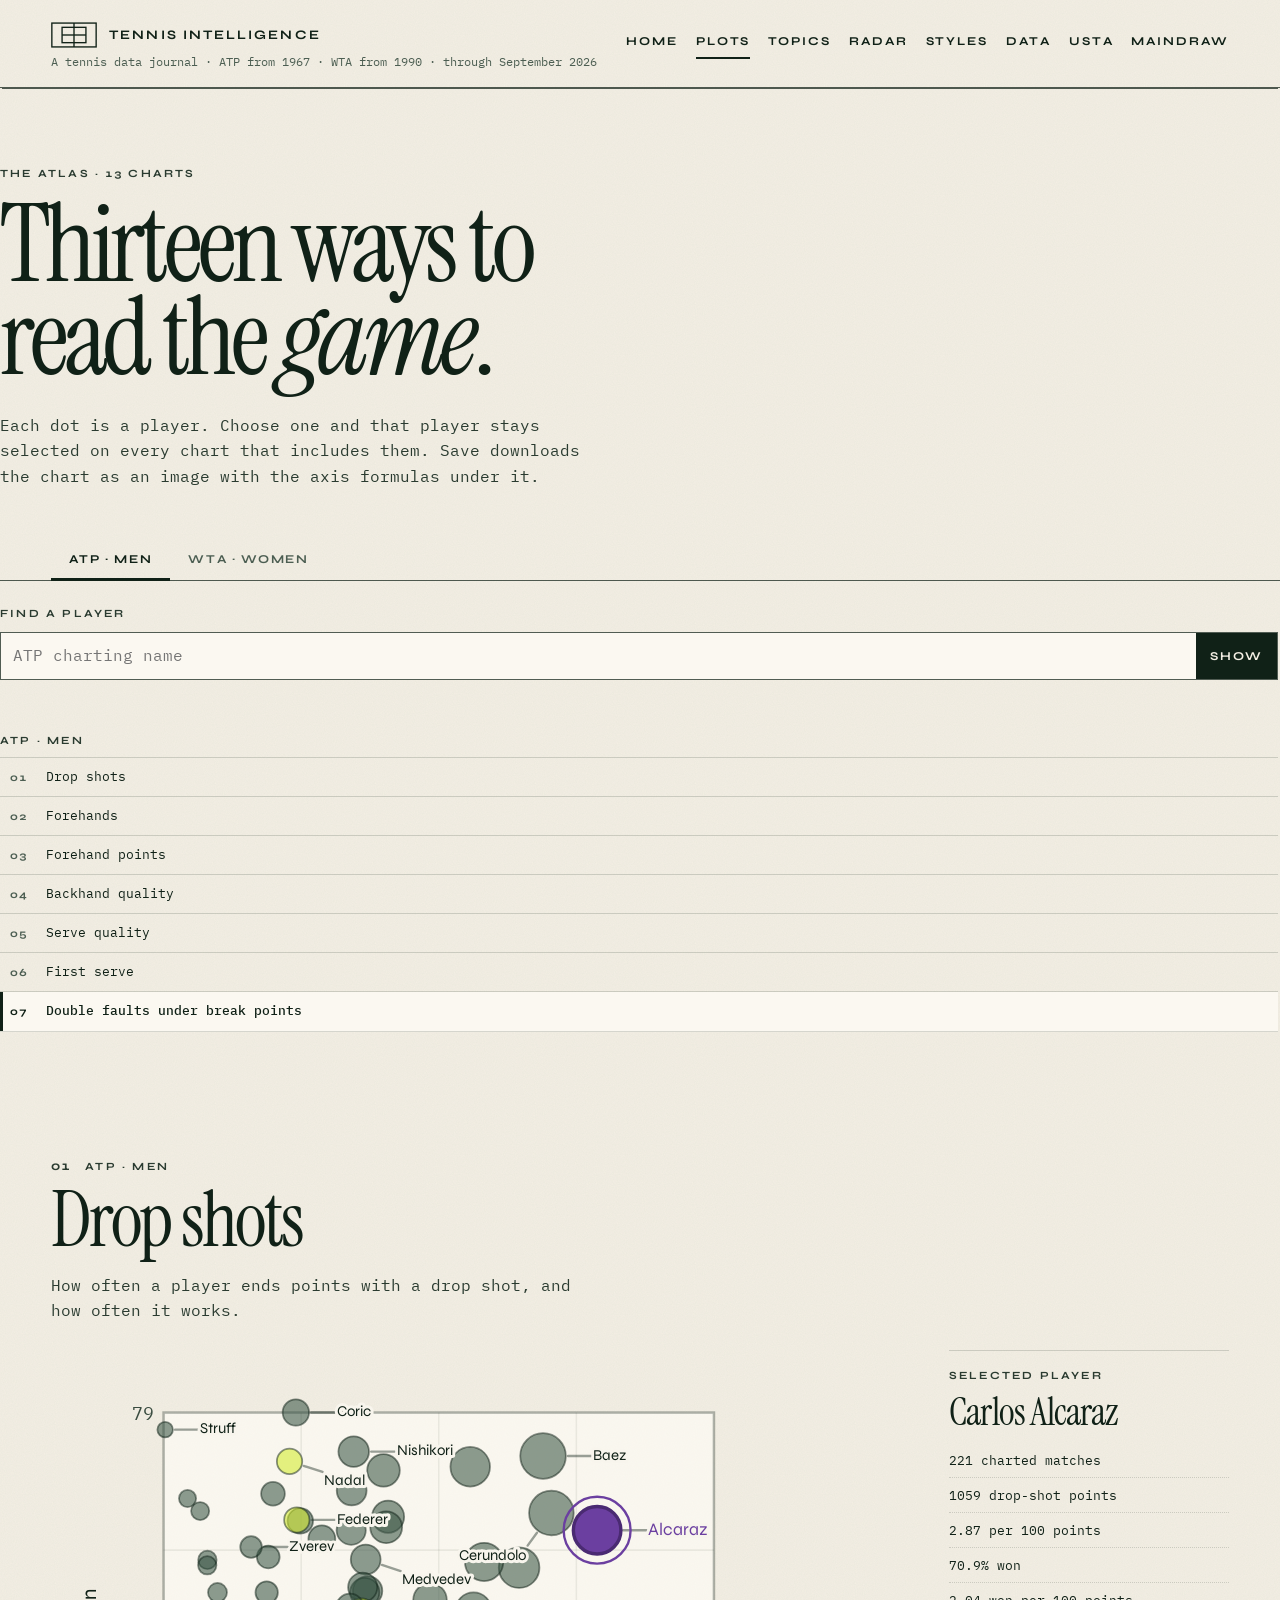
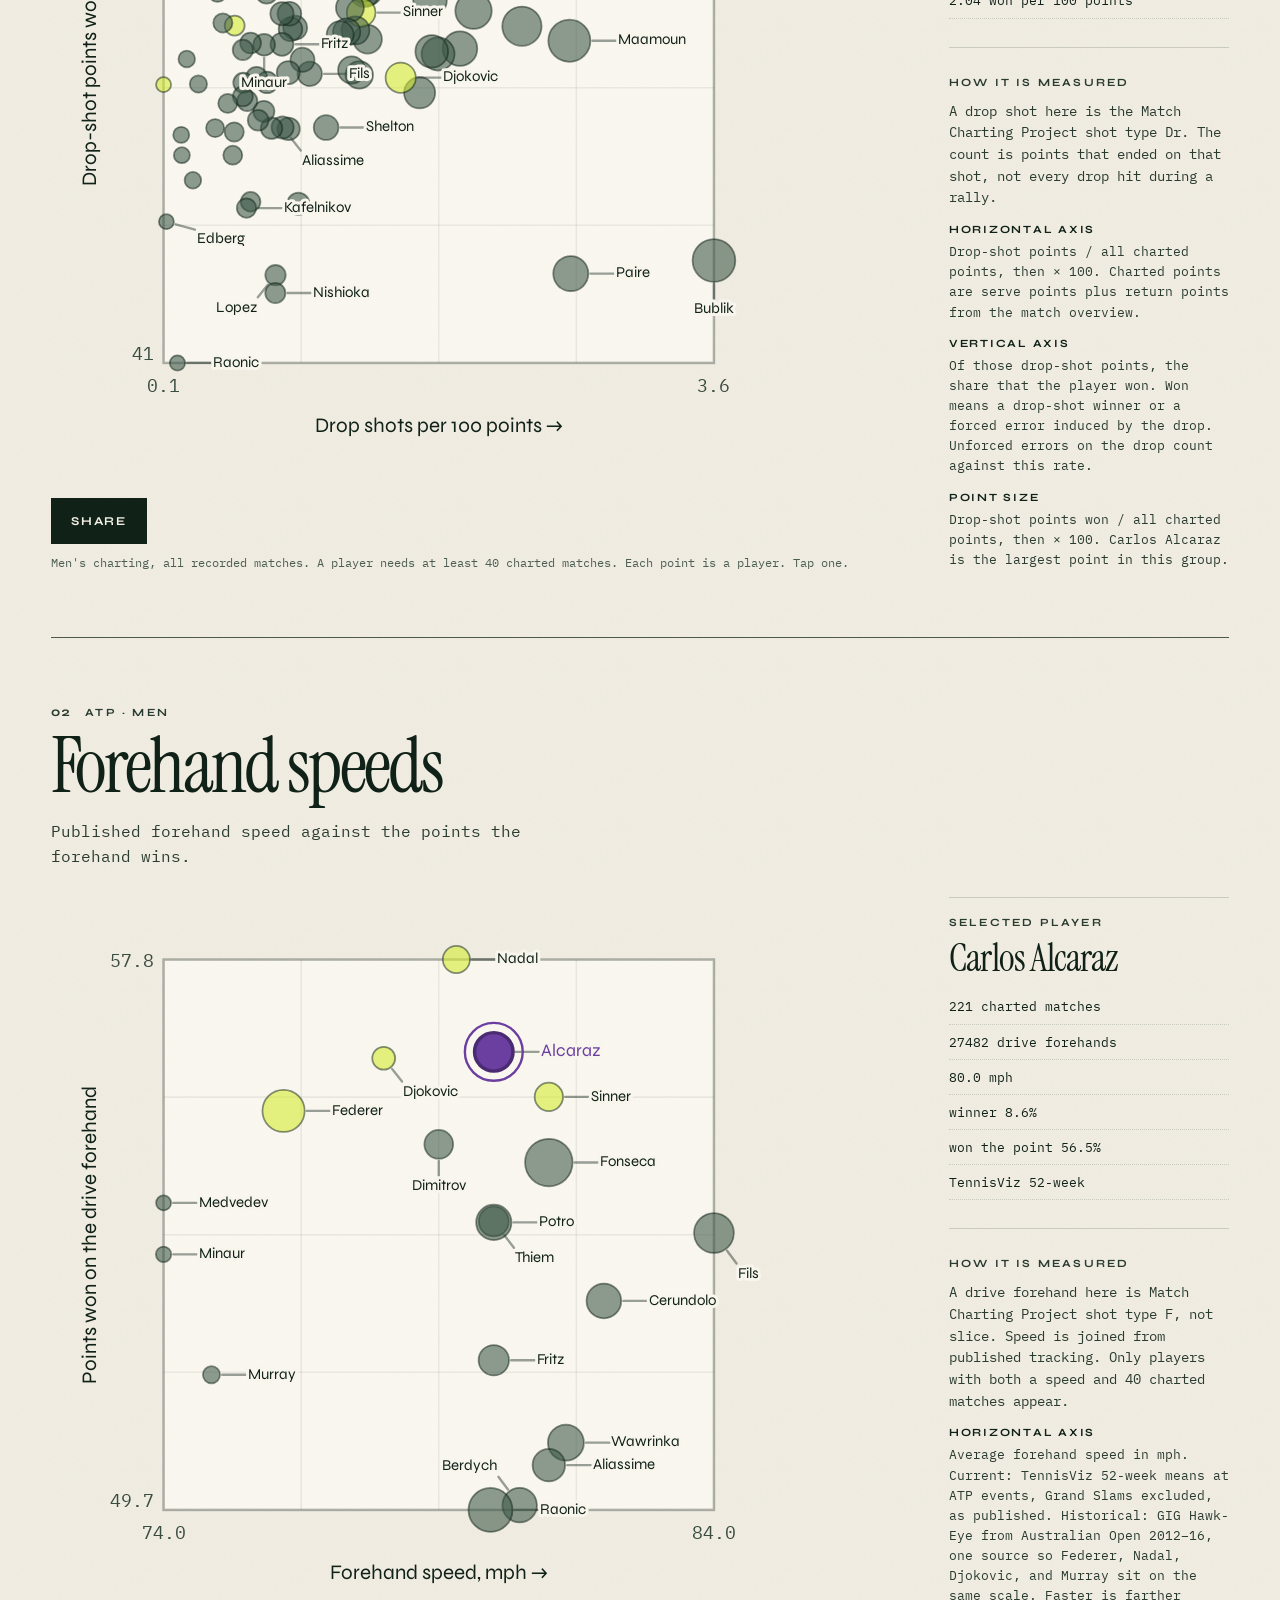
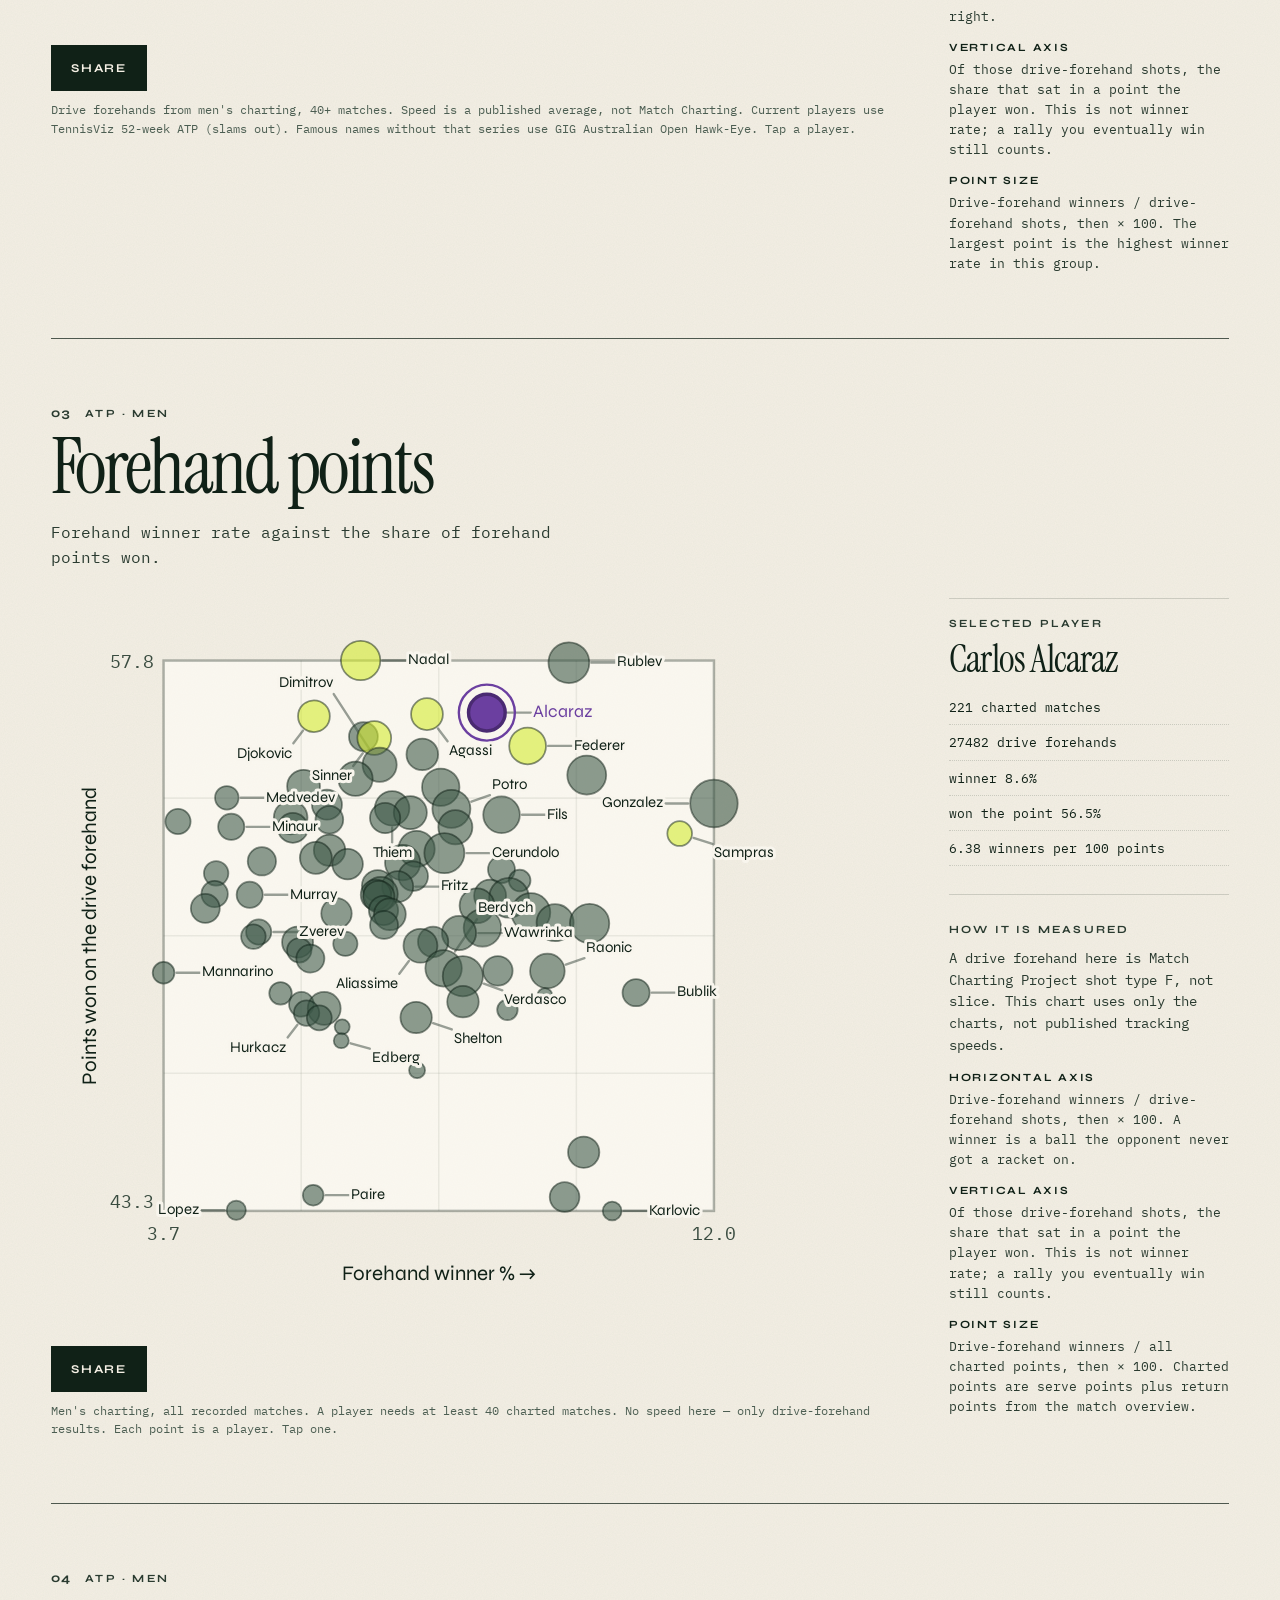
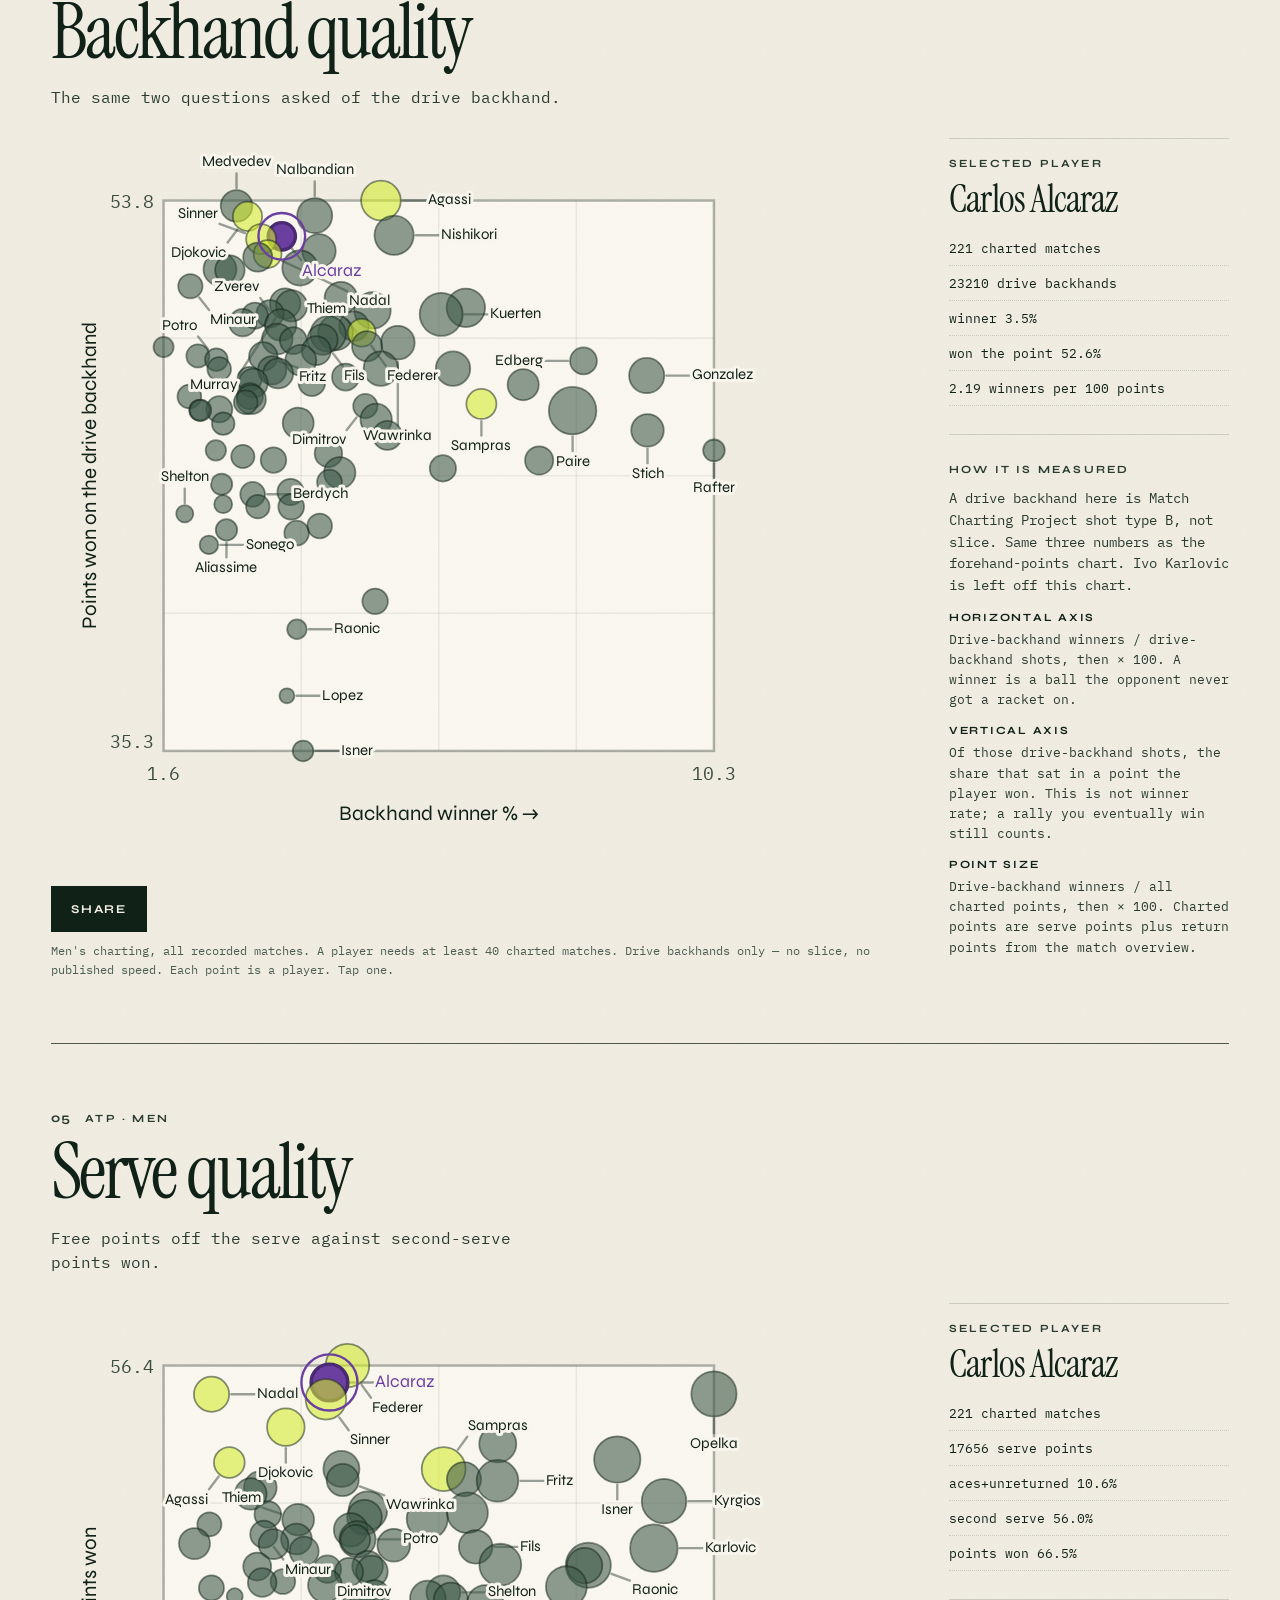
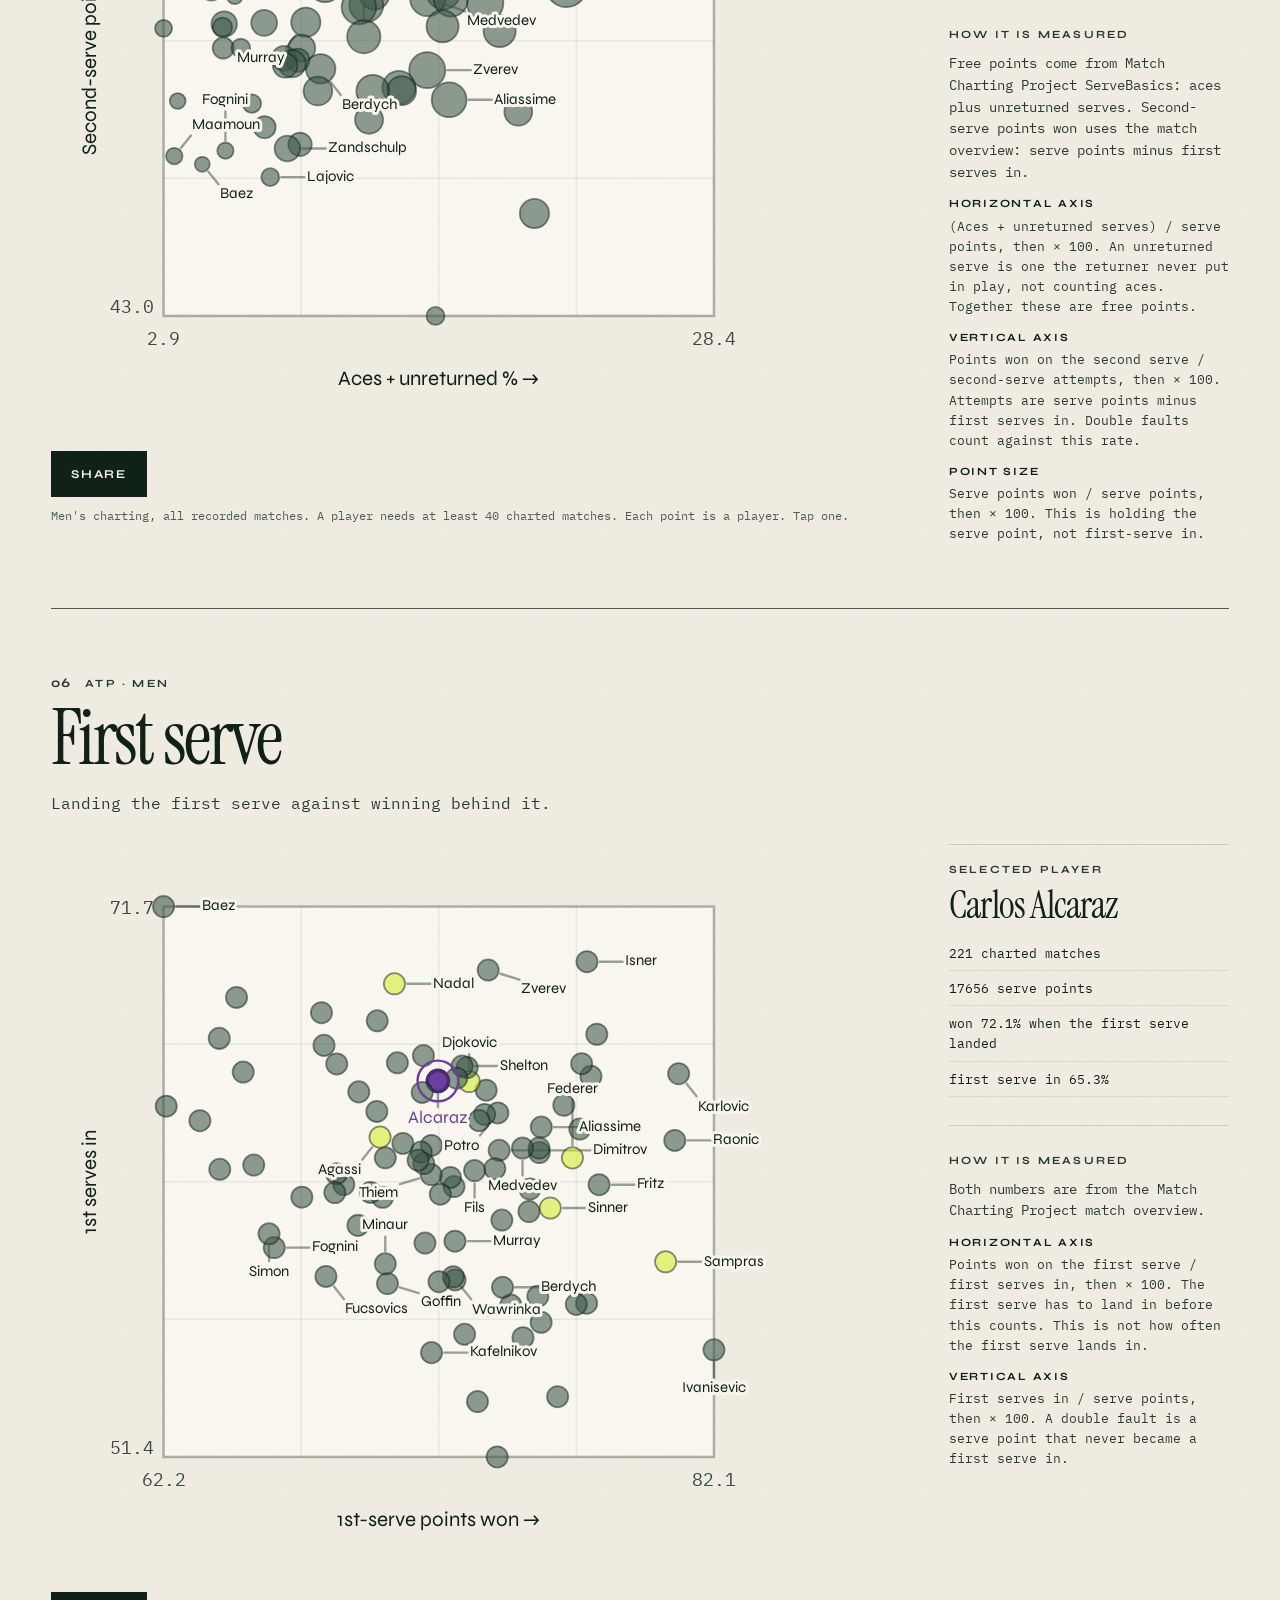
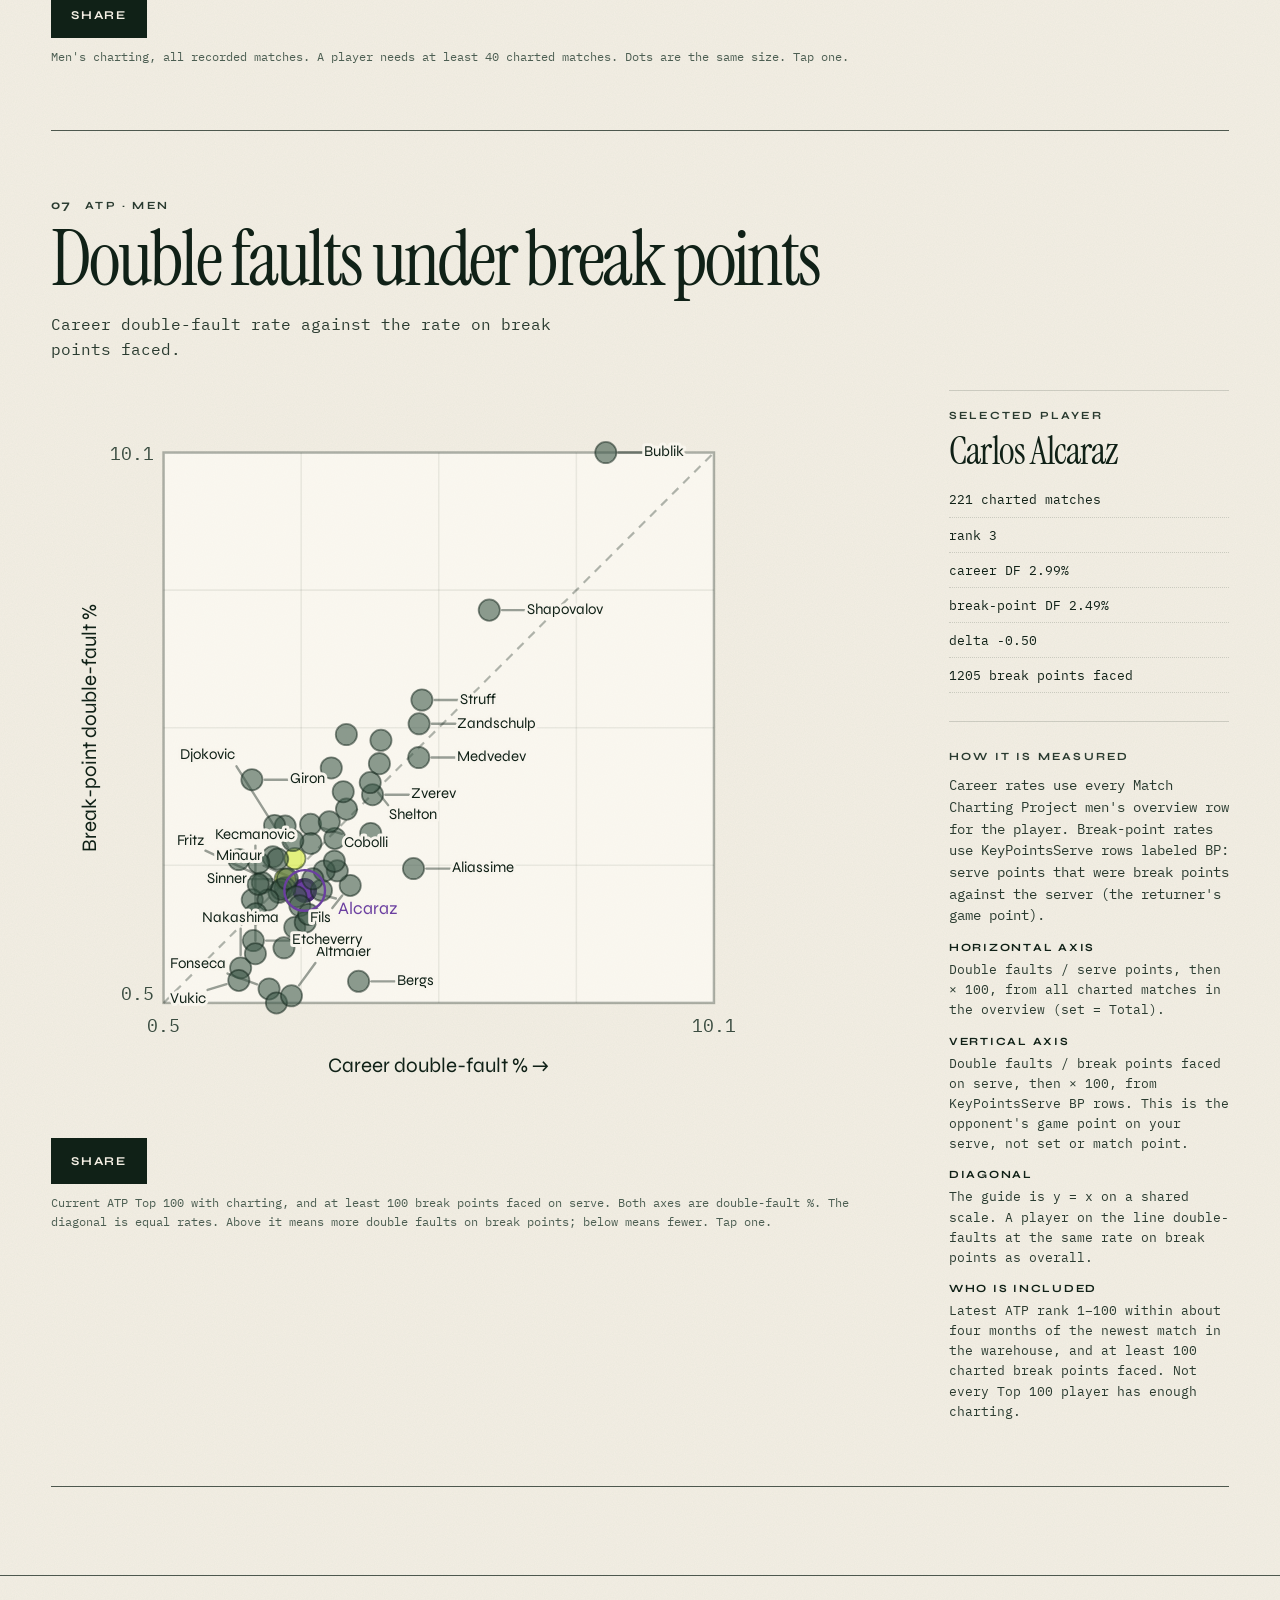
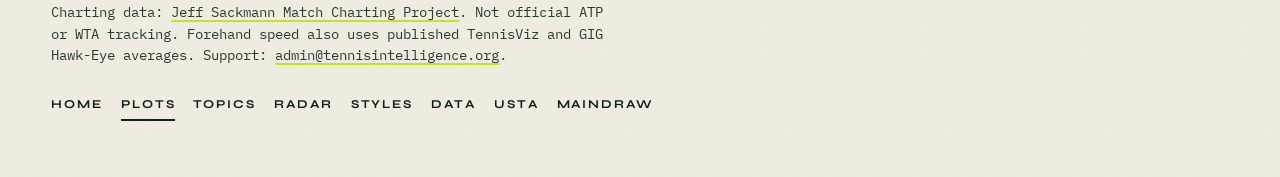
==== commit e991652d: "MainDraw page at /maindraw/ (iPhone and Android, Match Meal, Fuzz), MainDraw in the site nav, sitema" ====
--- a/charts/index.html
+++ b/charts/index.html
@@ -5,6 +5,7 @@
 <meta name="viewport" content="width=device-width, initial-scale=1">
 <title>Charts · Tennis Intelligence</title>
 <meta name="description" content="Thirteen ATP and WTA match-charting scatters, with the formula for each axis.">
+<link rel="canonical" href="https://tennisintelligence.org/plots/">
 <meta name="theme-color" content="#f4efe4">
 <link rel="preconnect" href="https://fonts.googleapis.com">
 <link rel="preconnect" href="https://fonts.gstatic.com" crossorigin>
@@ -34,6 +35,7 @@
     <a href="../styles/">Styles</a>
     <a href="../data/">Data</a>
     <a href="../usta/">USTA</a>
+    <a href="../maindraw/">MainDraw</a>
   </nav>
 </header>
 
@@ -110,6 +112,7 @@
     <a href="../styles/">Styles</a>
     <a href="../data/">Data</a>
     <a href="../usta/">USTA</a>
+    <a href="../maindraw/">MainDraw</a>
   </nav>
 </footer>
 <p class="sr-only" id="announce" aria-live="polite"></p>
